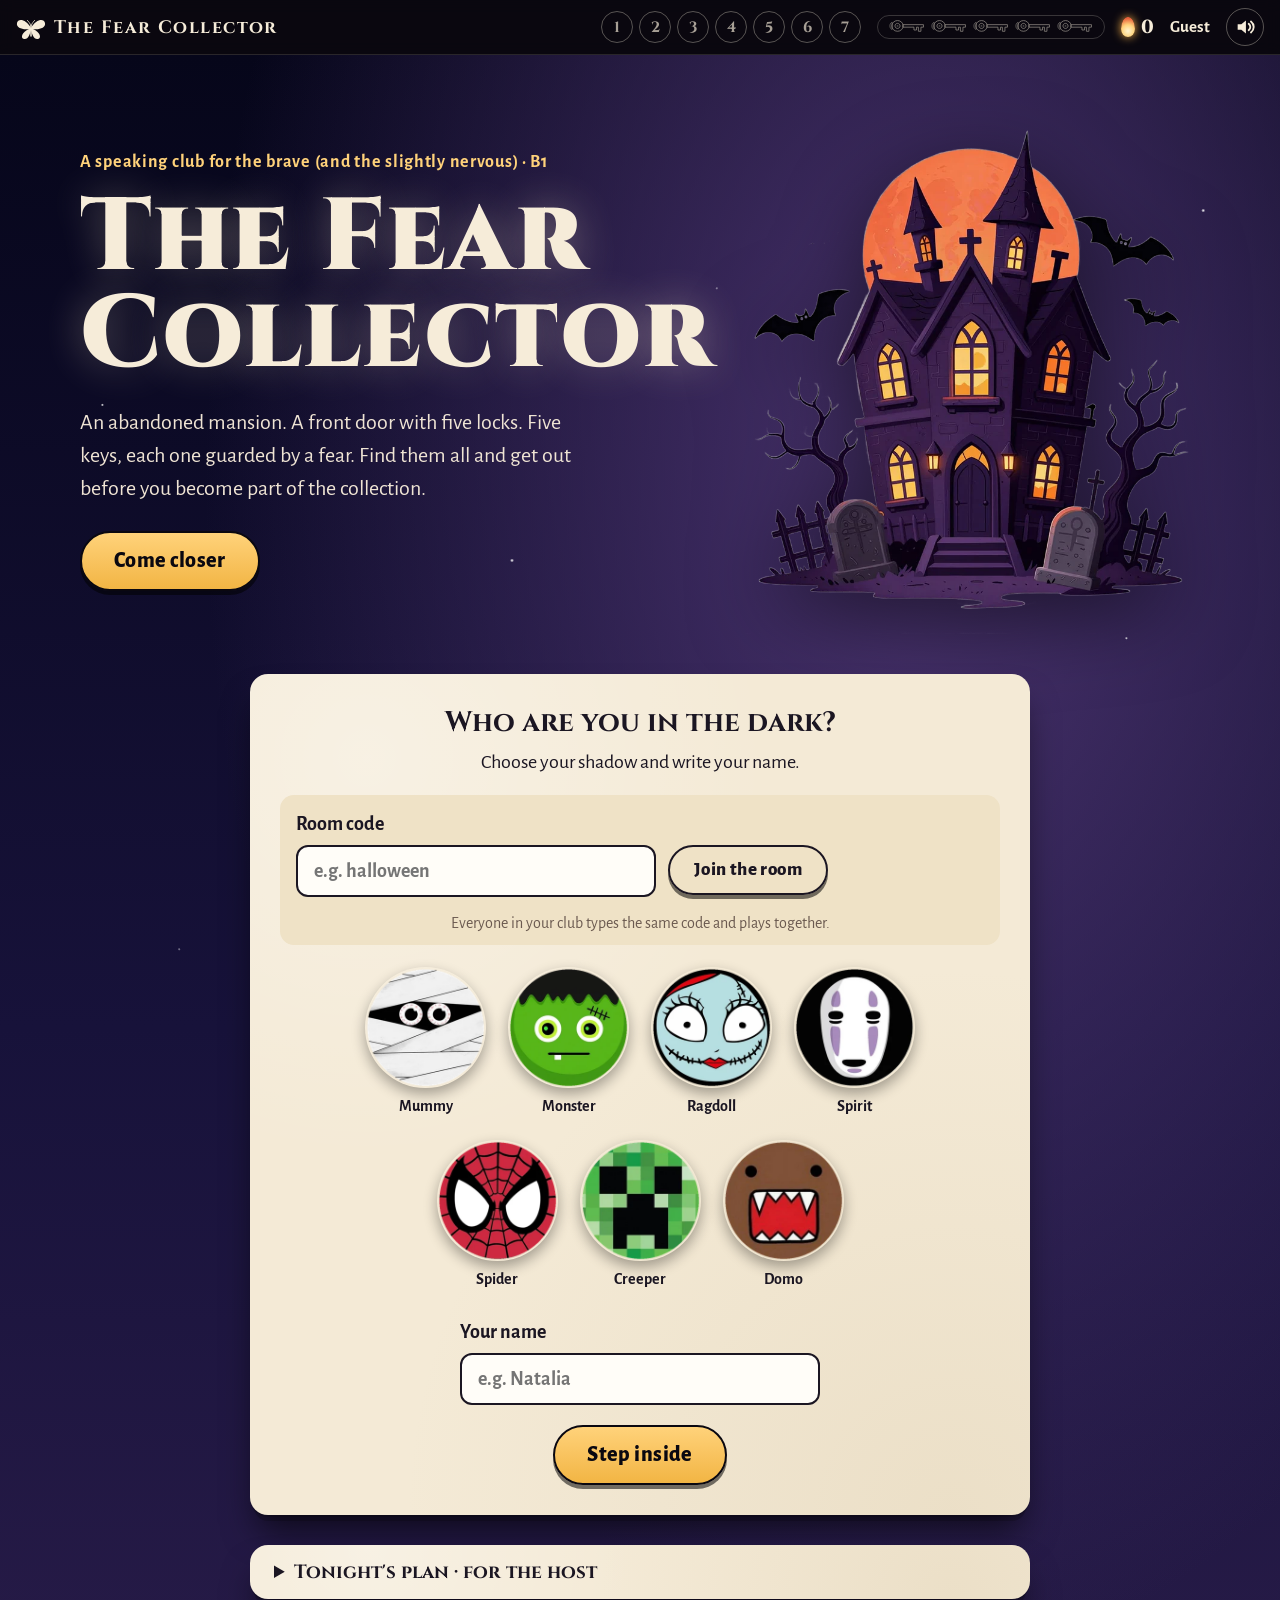
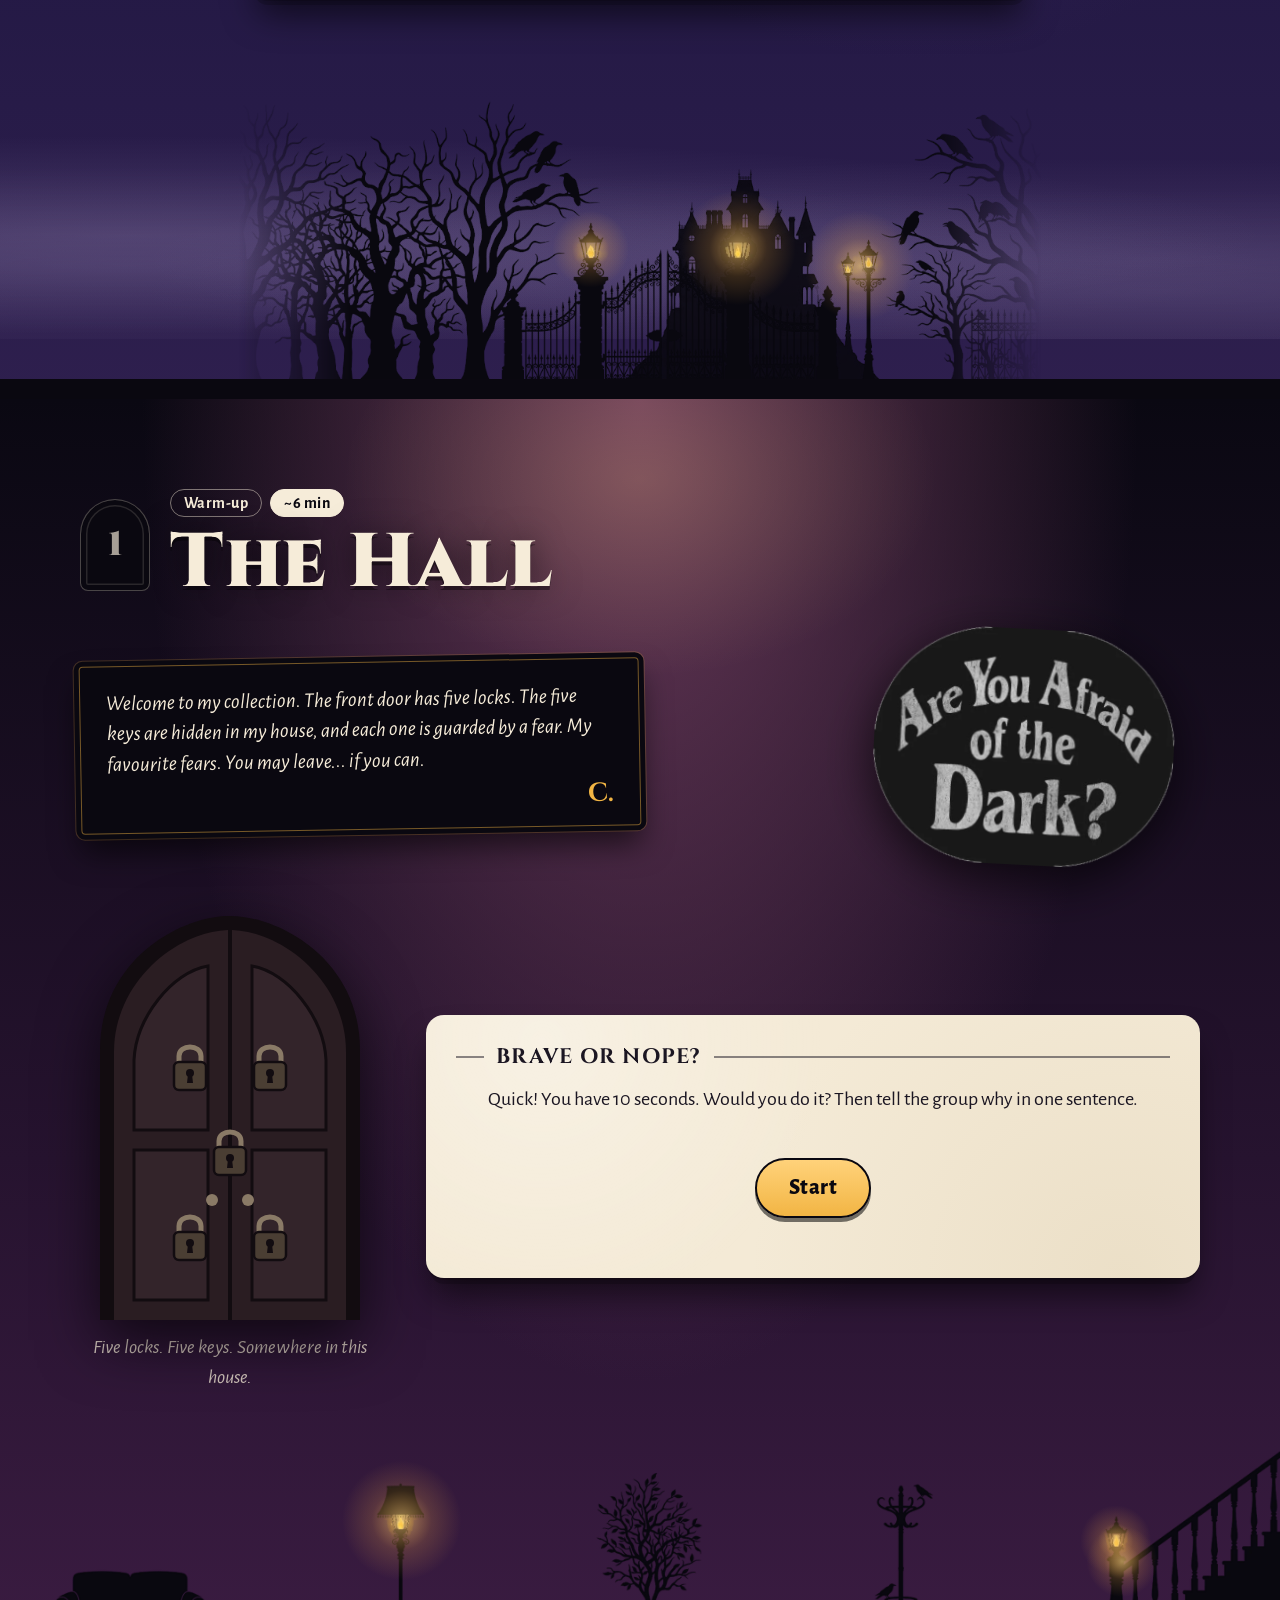
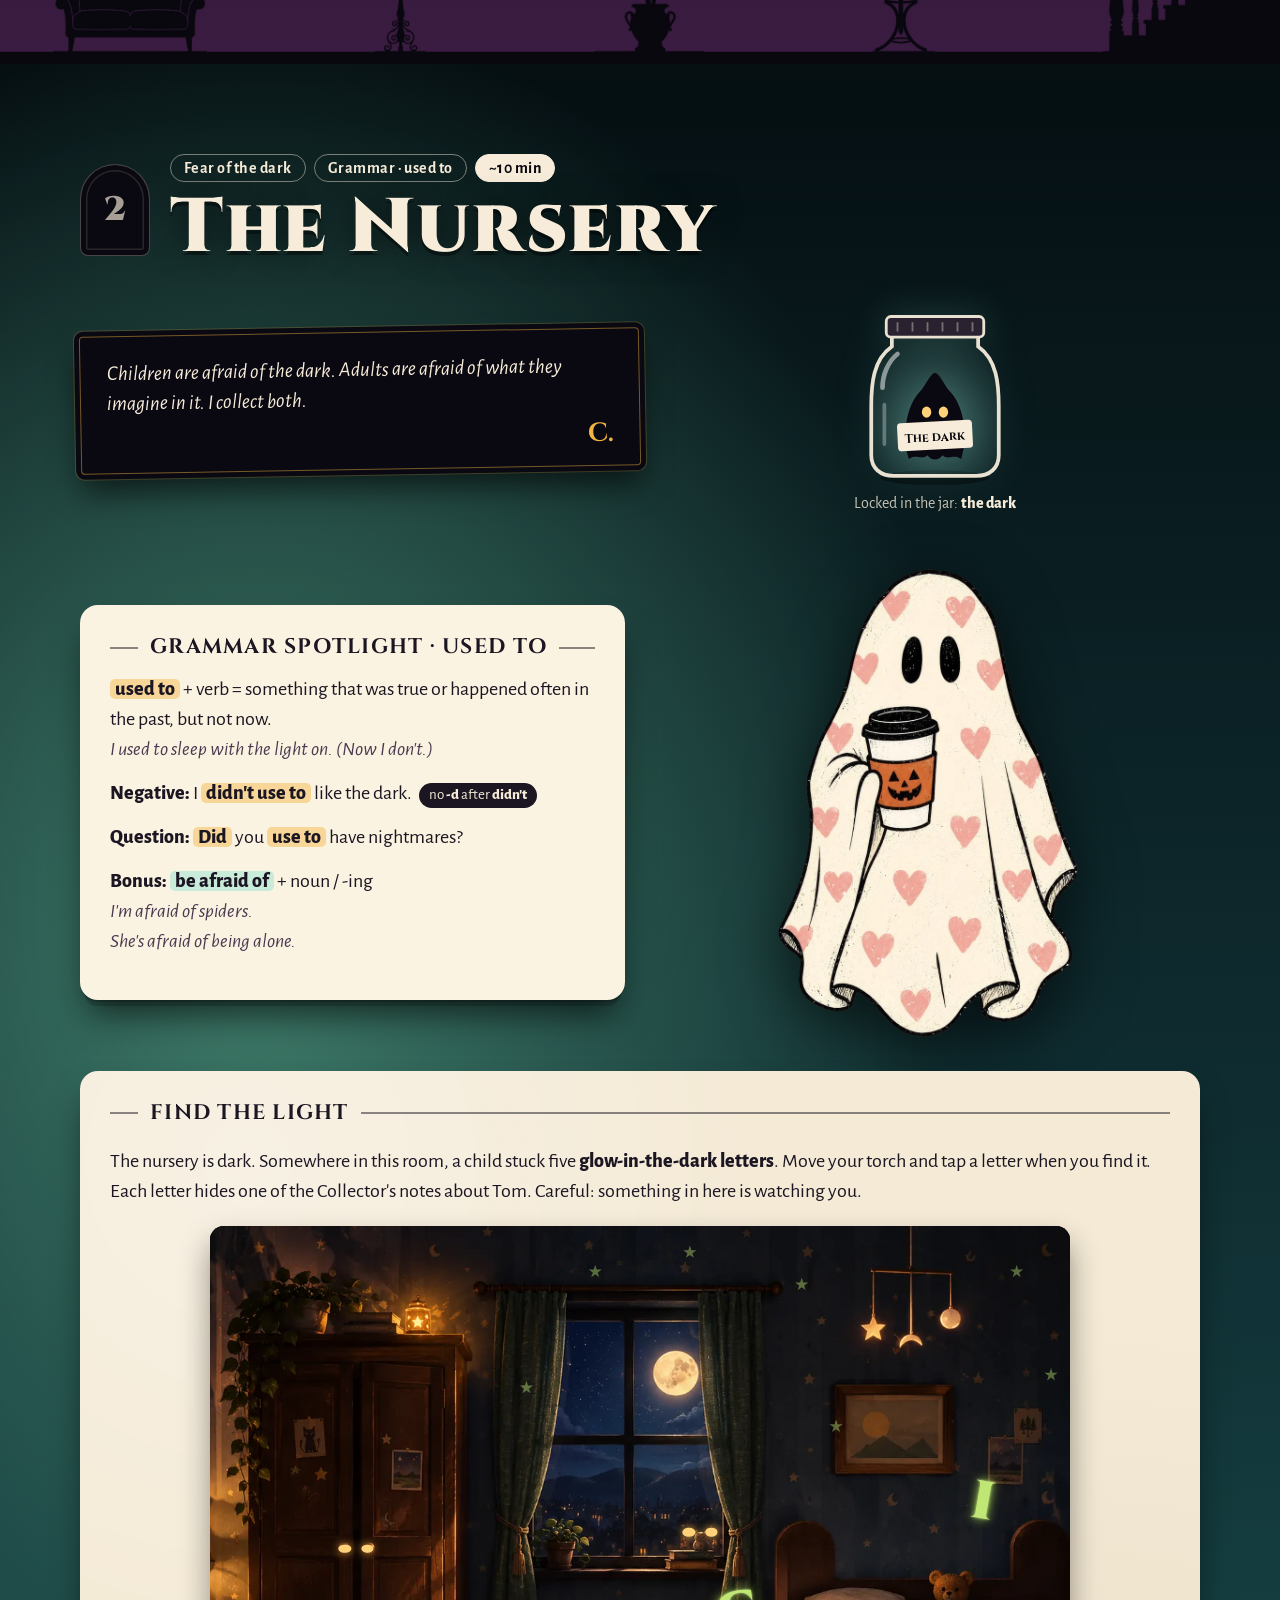
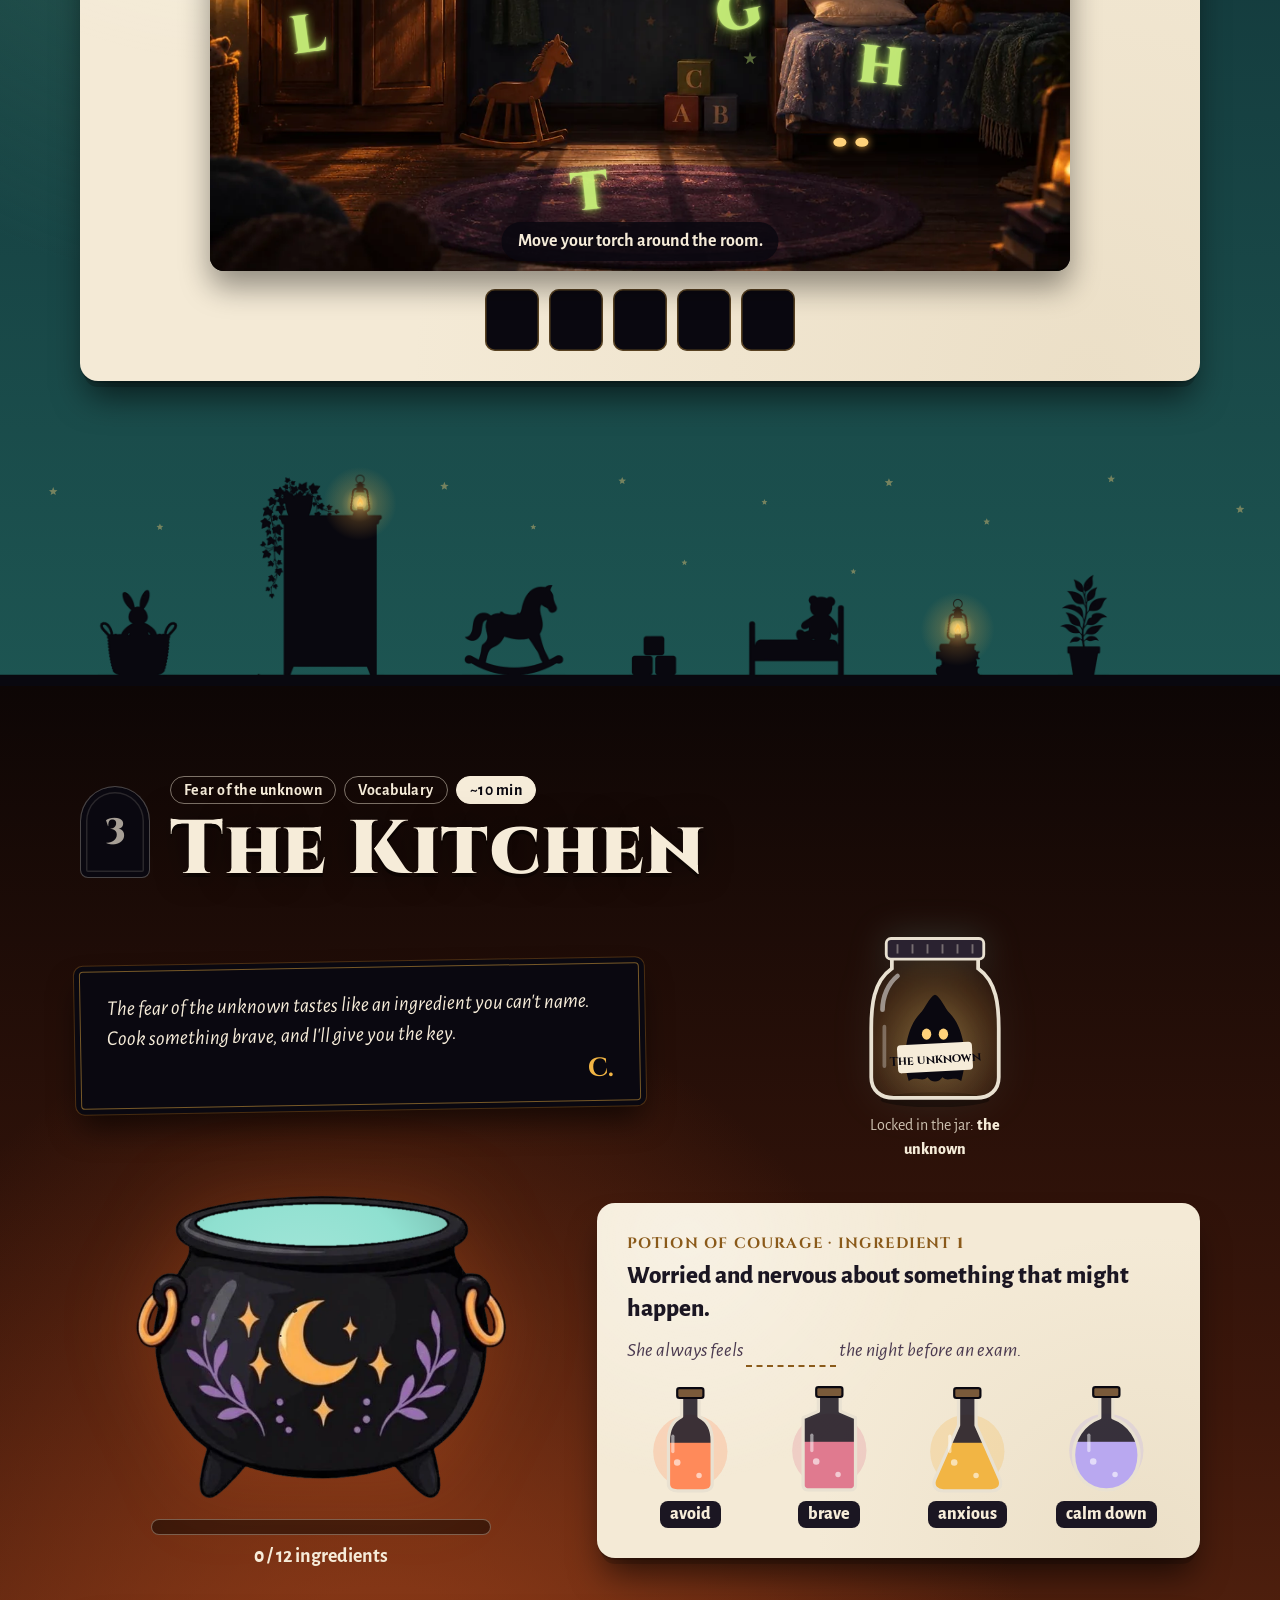
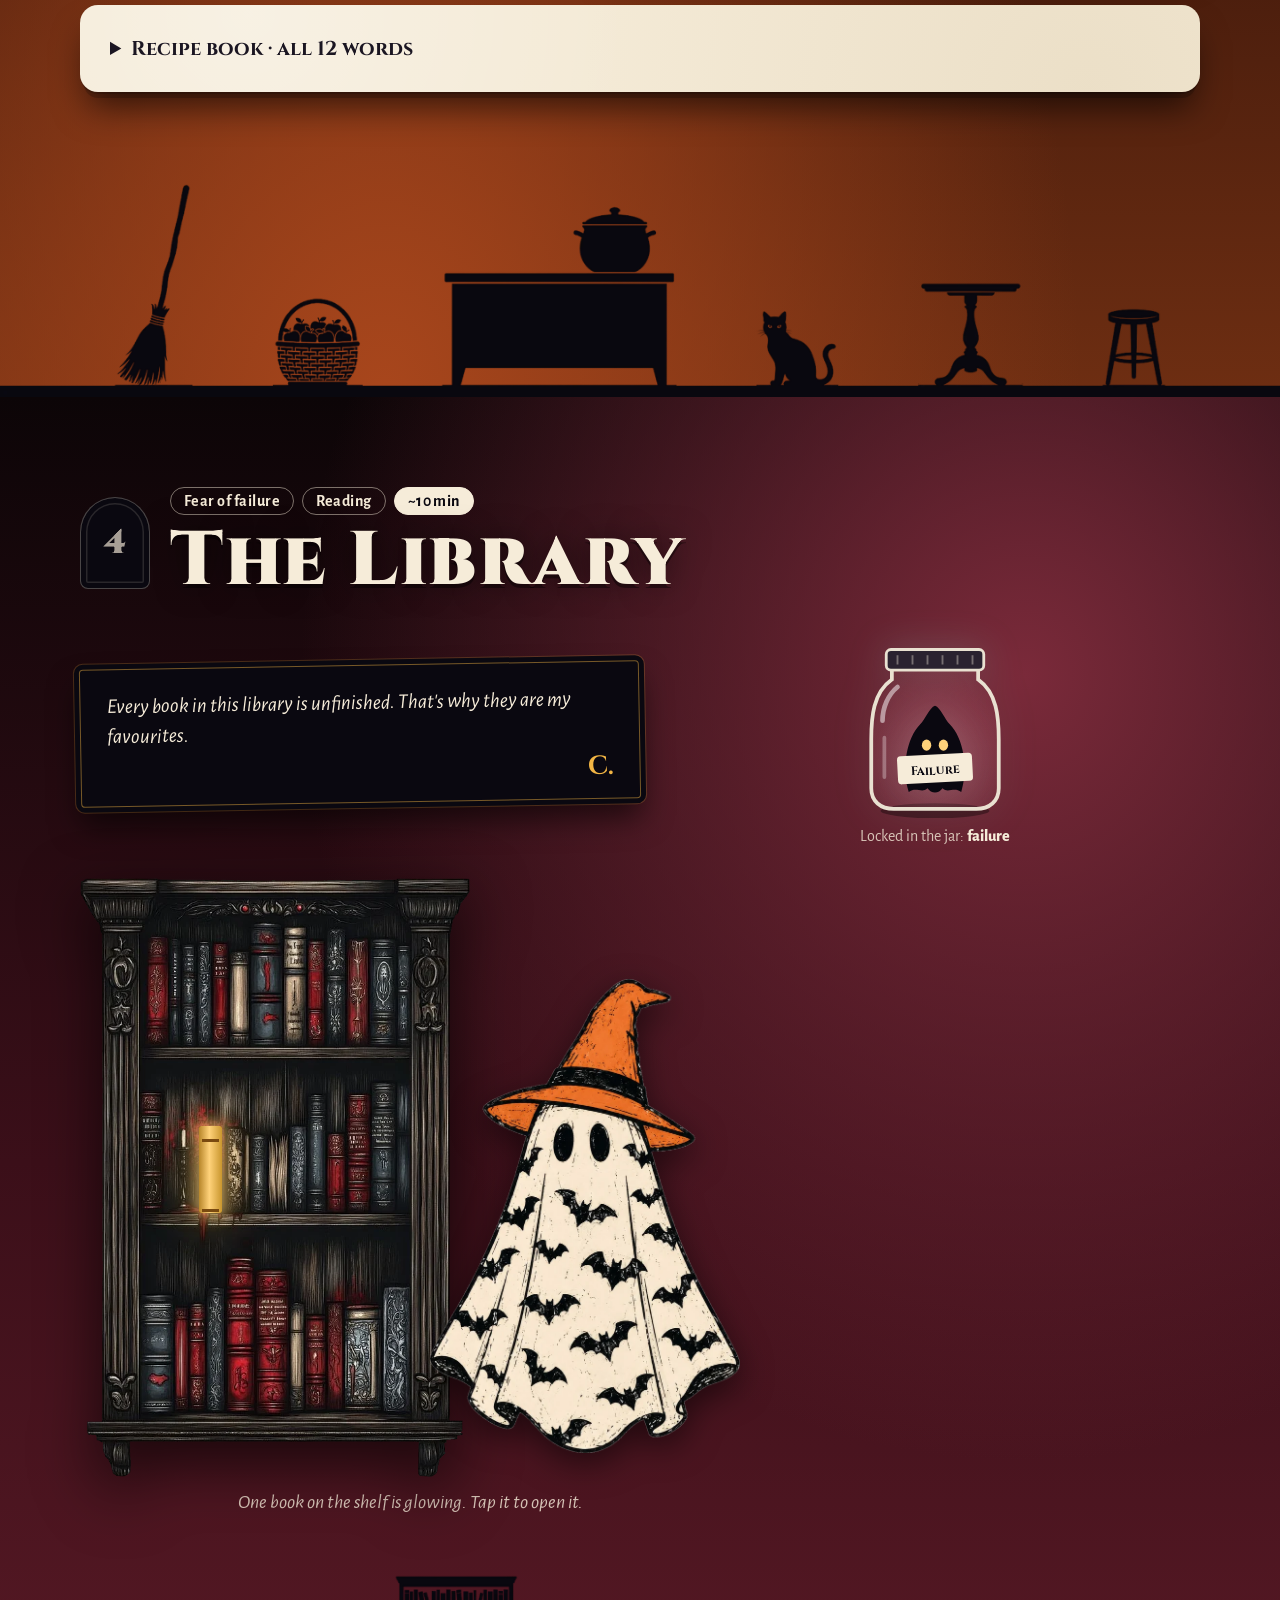
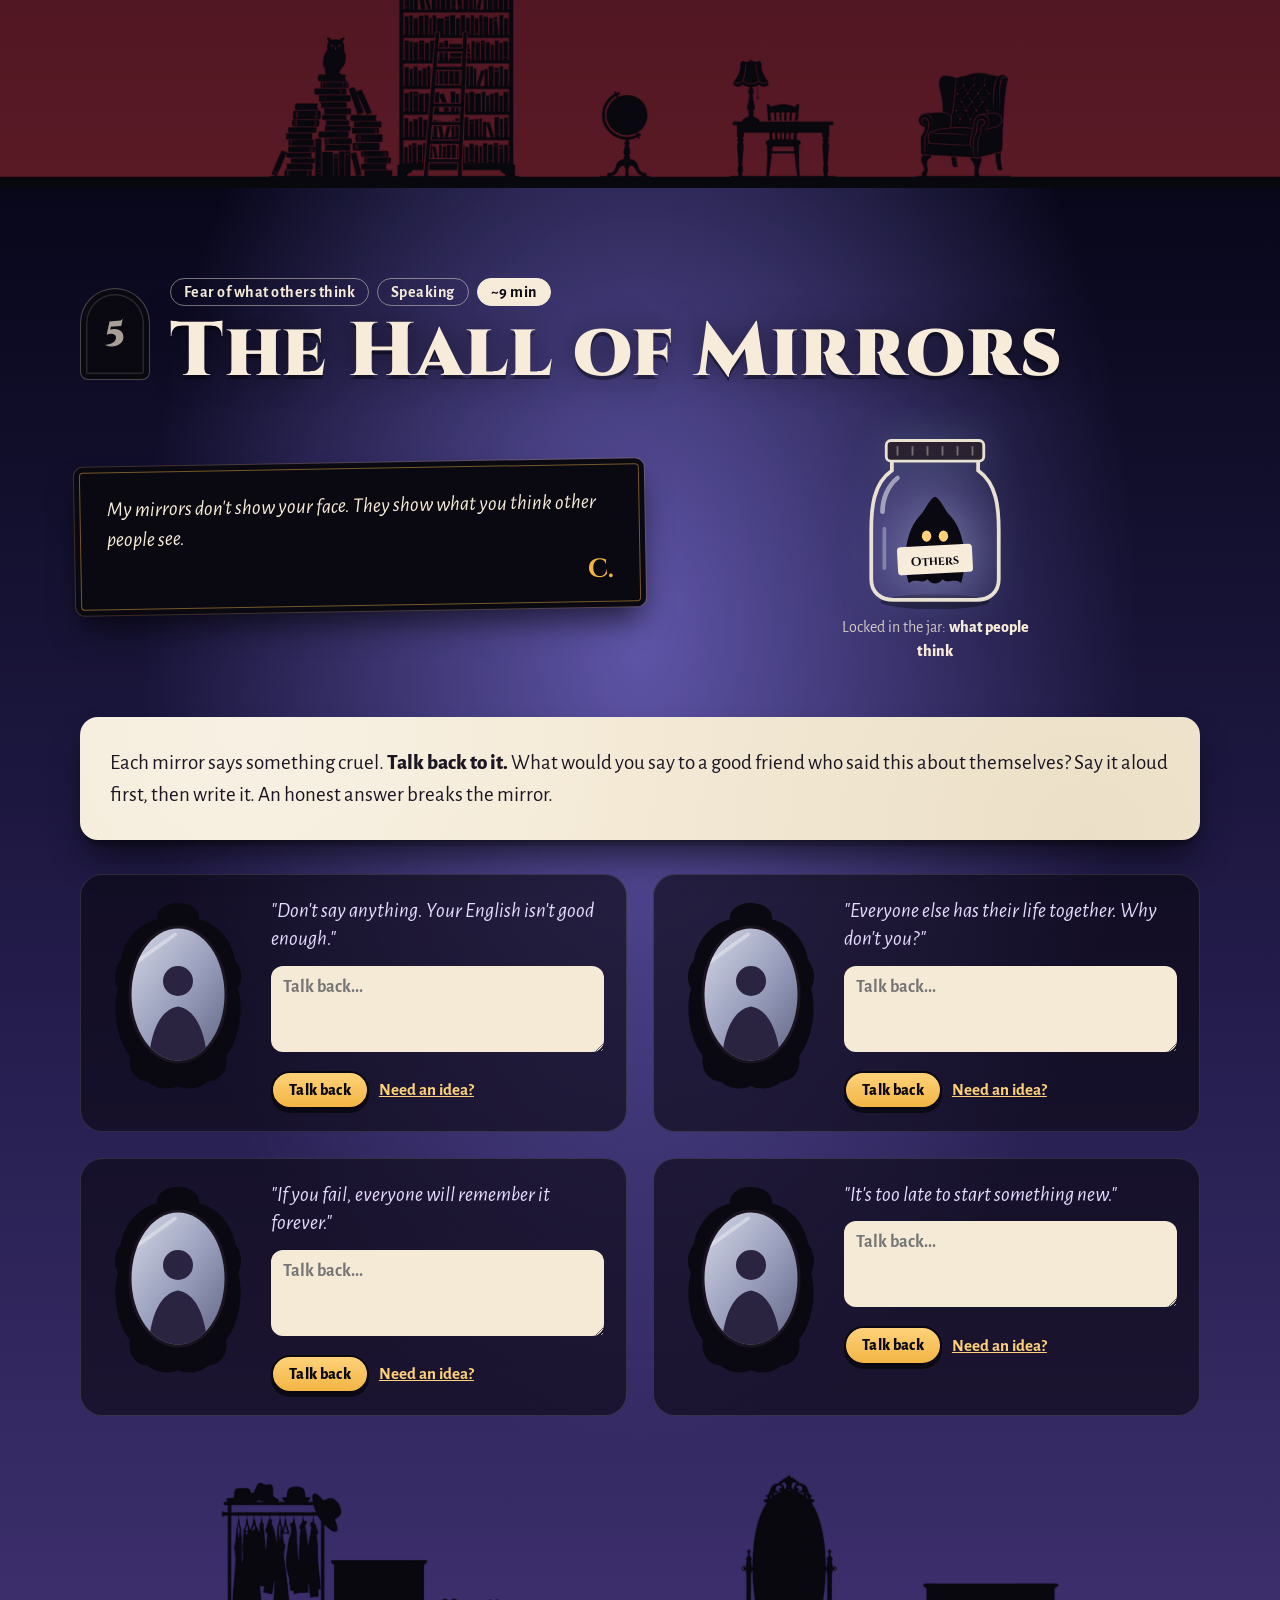
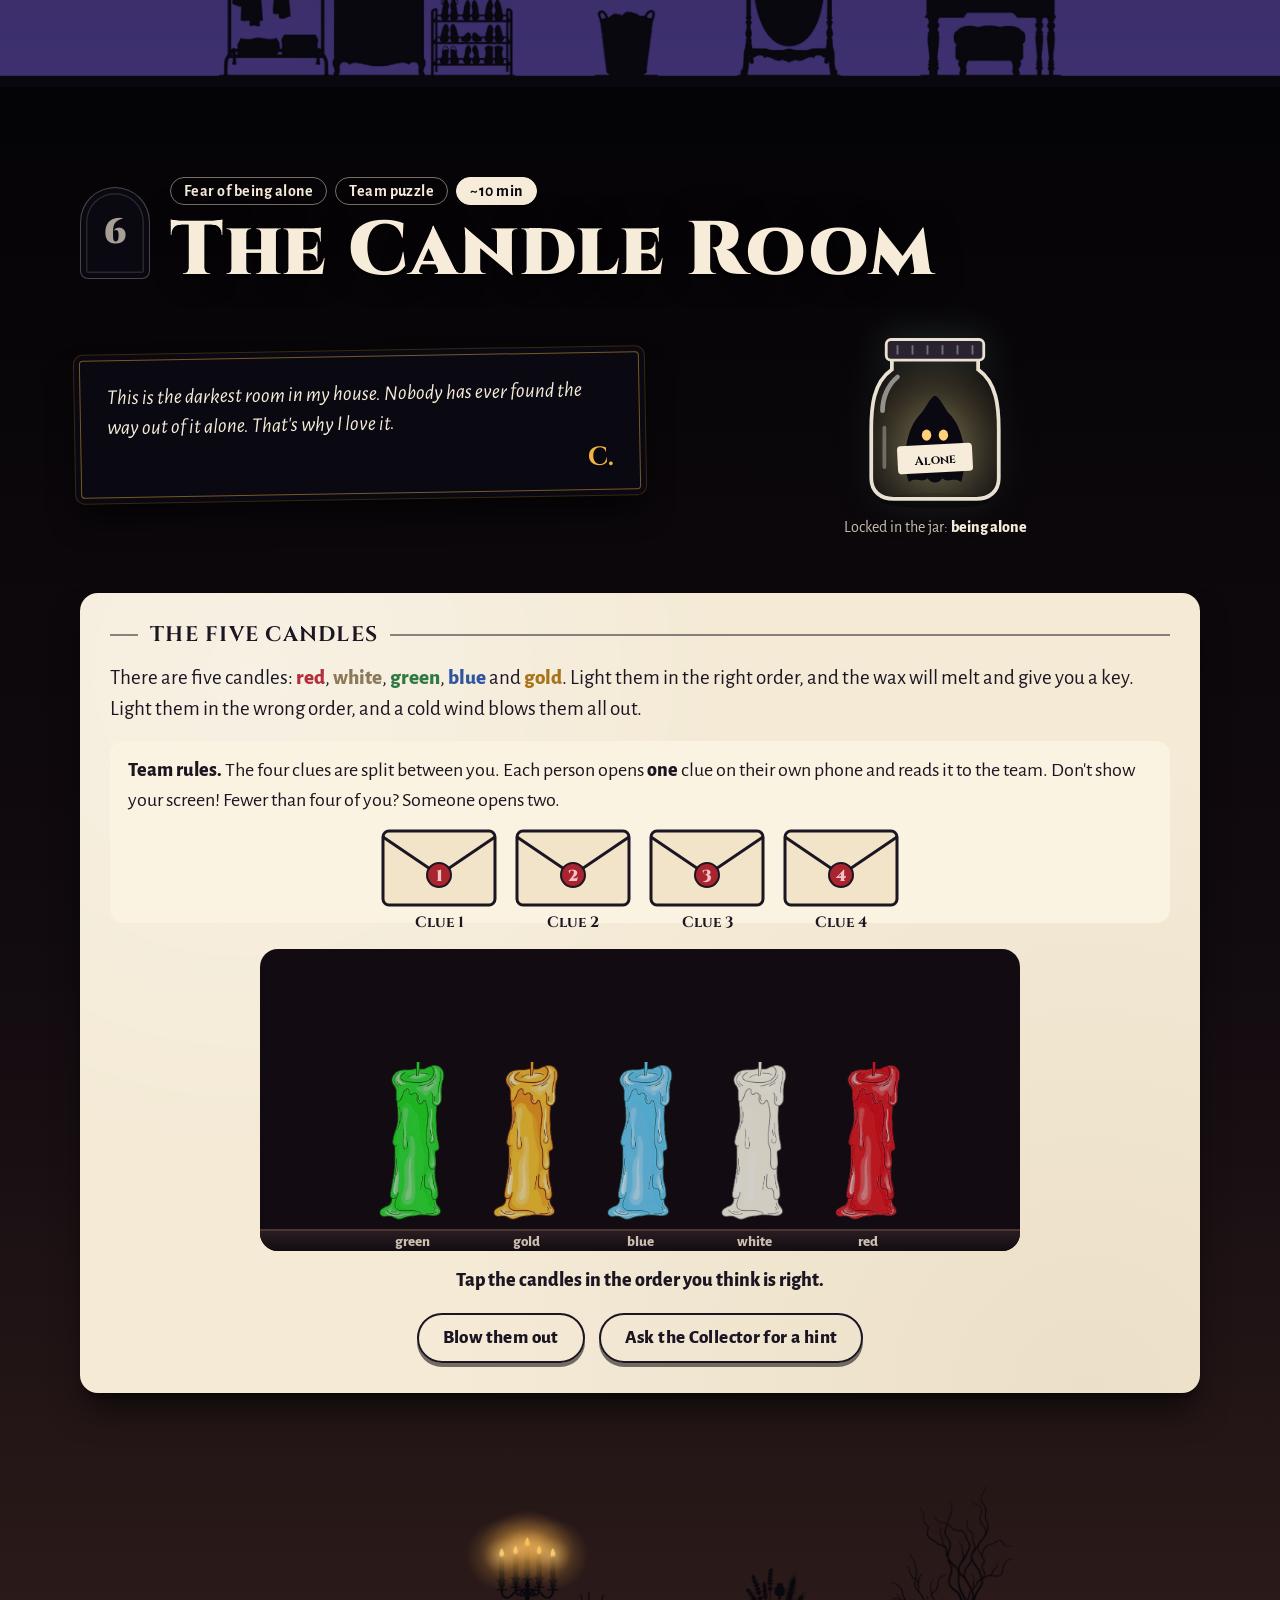
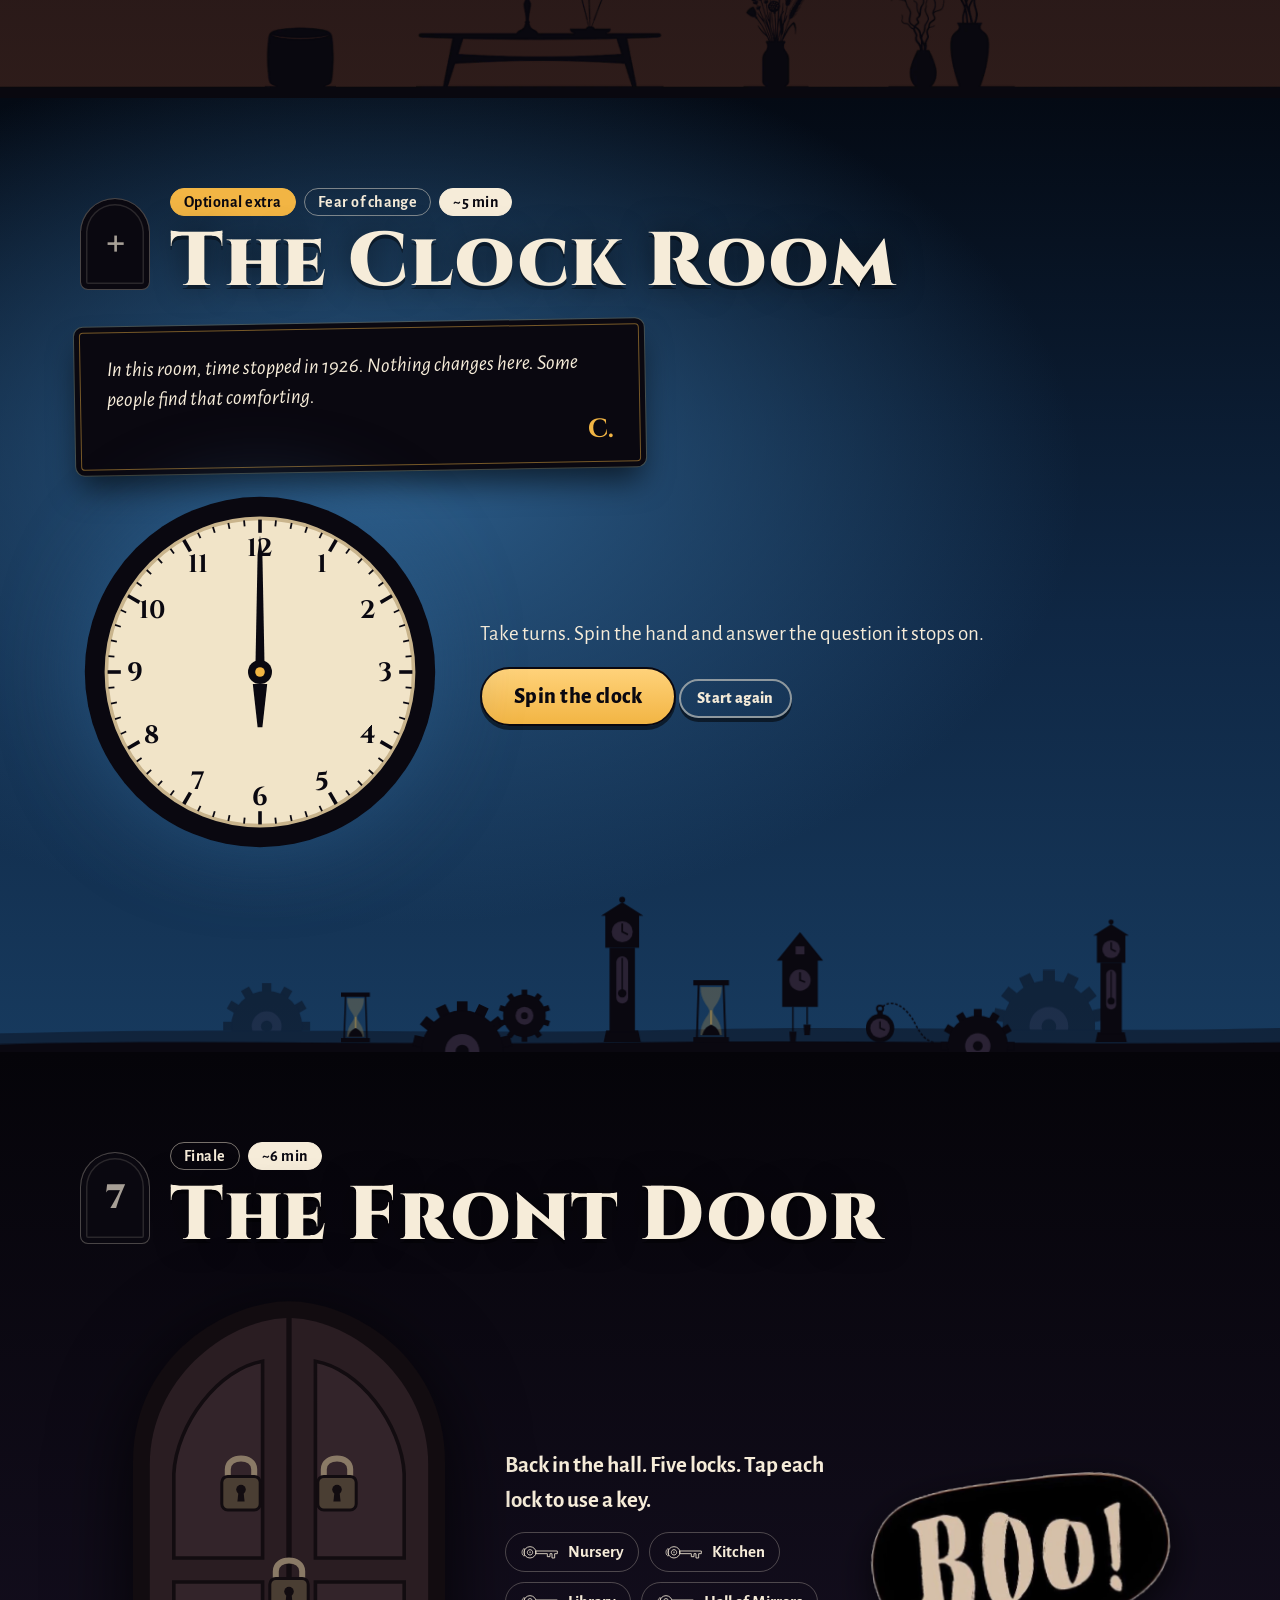
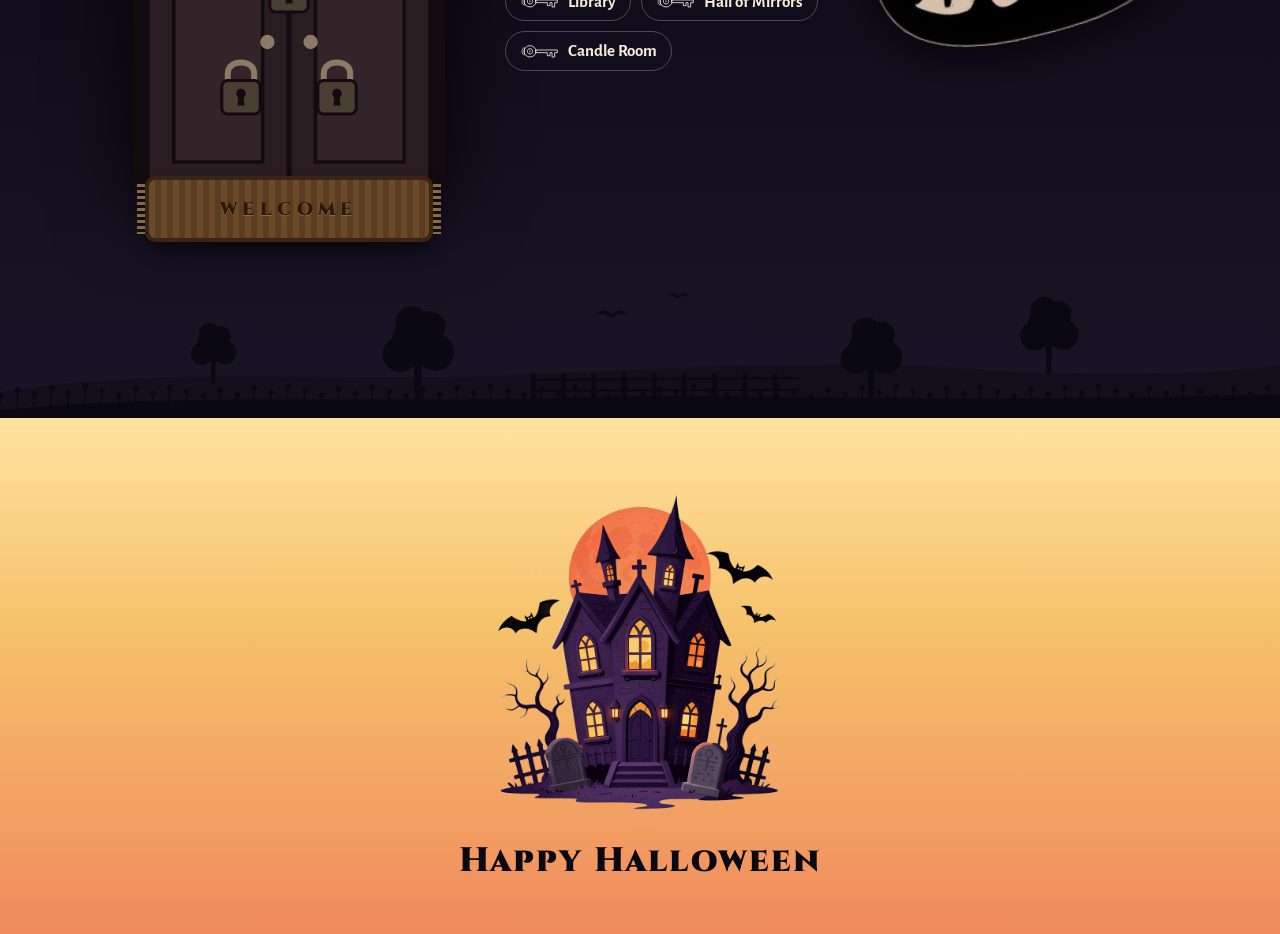
==== index.html @ ba75711b "The Fear Collector: a Halloween speaking-club lesson One self-contained page: seven rooms, five keys" ====
<!doctype html>
<html lang="en">
<head>
<meta charset="utf-8">
<meta name="viewport" content="width=device-width, initial-scale=1">
<title>The Fear Collector</title>
<script>
/* =====================================================================
   ВАШІ КАРТИНКИ
   Усі малюнки в уроці намальовані прямо в цьому файлі, тож він працює і без них.
   Щоб поставити свою картинку: покладіть файл поруч з index.html у репозиторій
   (наприклад у папку img/) і впишіть шлях у лапки. Порожні лапки = залишити малюнок.
   Найкраще працюють PNG з прозорим фоном, чорні силуети.
   ===================================================================== */
const MY_IMAGES = {
  mansion: '',    // маєток на першому екрані і внизу сторінки. Зараз стоїть ваш, вбудований у файл
  door: '',       // двері в холі (у фіналі лишаються намальовані, бо там замки, на які натискають)
  shelf: '',      // книжкова шафа в бібліотеці
  cauldron: '',   // казан на кухні. Зараз стоїть ваш казан, вбудований у файл. Свій інший: виріжте прозорий овал там, де зілля
  clock: '',      // годинник у кімнаті годинників (стрілка крутиться лише в намальованій версії)
  nurseryRoom: '', // дитяча для пошуку з ліхтариком (4:3). Зараз стоїть ваша картинка, вбудована у файл
  collector: '',  // постать Збирача (поки ніде не стоїть окремо, лише у фінальній сцені)
  // аватари (зараз стоять ваші, вбудовані у файл)
  av_mummy: '', av_monster: '', av_ragdoll: '', av_spirit: '',
  av_spider: '', av_creeper: '', av_domo: '',
};

/* =====================================================================
   ГРУПОВА ГРА (Firebase) — щоб клуб грав разом, на різних телефонах
   Поки тут порожньо, урок працює як зараз: кожен сам у себе на екрані.
   Щоб увімкнути спільну гру (можна взяти вже існуючий проєкт від іншого уроку,
   дані цього уроку лежать окремо, у гілці lessons/fear-collector):
   1. console.firebase.google.com → відкрити свій проєкт (або створити новий)
   2. Build → Realtime Database. Якщо бази ще немає: Create Database → Start in test mode
   3. Rules → додати блок lessons/fear-collector з firebase-rules.json → Publish
   4. ⚙ Project settings → Your apps → </> (Web) → скопіювати firebaseConfig
   5. вставити його сюди між { } замість цих рядків
   Якщо в скопійованому config немає рядка databaseURL, візьміть адресу бази
   згори сторінки Realtime Database і допишіть її рядком databaseURL: "...",
   ===================================================================== */
const FIREBASE_CONFIG = {
  apiKey: "AIzaSyDQtVOvgL9rPy8G9USoyWOi0u9-SlmK3yo",
  authDomain: "gamelesson-695e9.firebaseapp.com",
  databaseURL: "https://gamelesson-695e9-default-rtdb.europe-west1.firebasedatabase.app",
  projectId: "gamelesson-695e9",
  storageBucket: "gamelesson-695e9.firebasestorage.app",
  messagingSenderId: "1045543836968",
  appId: "1:1045543836968:web:560c8d4ddbb996c98bc41d",
};

</script>
<meta name="description" content="A Halloween speaking-club lesson, B1: escape an abandoned mansion, find four keys guarded by four fears, and get out at dawn.">
<link rel="preconnect" href="https://fonts.googleapis.com">
<link rel="preconnect" href="https://fonts.gstatic.com" crossorigin>
<link href="https://fonts.googleapis.com/css2?family=Alegreya+Sans:ital,wght@0,400;0,500;0,700;0,800;0,900;1,400;1,500;1,700&family=Cinzel:wght@400;700;900&display=swap" rel="stylesheet">
<style>
/* ================= TOKENS ================= */
:root {
  --edge-h: clamp(120px, 12.5vw, 220px);
  --sil: #0a0810;
  --ink: #1b1622;
  --paper: #f4ead6;
  --paper2: #ebdfc6;
  --cream: #f6ecd9;
  --gold: #f2b544;
  --gold2: #ffd27a;
  --ember: #e8643c;
  --teal: #57c4b8;
  --mint: #8fe0d0;
  --rose: #e07a8f;
  --violet: #8a7fd6;
  --alarm: #e5484d;
  --r: 18px;
  --cut: 0 2px 0 #00000026, 0 10px 0 -4px #0000002e, 0 22px 34px -8px #000000a0;
  color-scheme: dark;
}
[hidden] { display: none !important; }
* { box-sizing: border-box; }
html { scroll-behavior: smooth; -webkit-text-size-adjust: 100%; }
body {
  margin: 0; background: var(--sil); color: var(--cream);
  font-family: 'Alegreya Sans', 'Segoe UI', system-ui, sans-serif; font-size: 20px; line-height: 1.5;
  overflow-x: hidden;
}
body.noscroll { overflow: hidden; }
button { font: inherit; color: inherit; cursor: pointer; -webkit-tap-highlight-color: transparent; }
svg { display: block; }
img.my-img { width: 100%; height: 100%; object-fit: contain; display: block; }
.wrap { max-width: 1120px; margin: 0 auto; position: relative; z-index: 3; }
b, strong { font-weight: 800; }
i { font-style: italic; }

/* ================= BUTTONS / CARDS ================= */
.btn {
  font-family: 'Alegreya Sans', sans-serif; font-weight: 800; font-size: 19px; line-height: 1.15; letter-spacing: .02em;
  padding: 12px 24px; border: 2px solid var(--sil); border-radius: 999px;
  background: var(--cream); color: var(--sil);
  box-shadow: 0 4px 0 #0008, 0 0 0 0 #f2b54400;
  transition: transform .15s, box-shadow .25s, background .2s;
}
.btn:hover { transform: translateY(-2px); box-shadow: 0 6px 0 #0008, 0 0 22px 2px #f2b54455; }
.btn:active { transform: translateY(3px); box-shadow: 0 1px 0 #0008; }
.btn:disabled { opacity: .45; cursor: default; transform: none; box-shadow: 0 4px 0 #0008; }
.btn.big { font-size: 22px; padding: 15px 32px; }
.btn.small { font-size: 16px; padding: 8px 16px; }
.btn-gold { background: linear-gradient(180deg, #ffd27a, #f2b544); }
.btn-ghost { background: transparent; color: var(--cream); border-color: #f6ecd988; }
.card .btn-ghost, .pass .btn-ghost { color: var(--ink); border-color: var(--ink); }
.btn-row { display: flex; flex-wrap: wrap; gap: 14px; margin-top: 18px; }
.btn-row.center { justify-content: center; }

.card {
  position: relative; background: var(--paper); color: var(--ink);
  border-radius: var(--r); box-shadow: var(--cut);
  padding: clamp(18px, 3vw, 30px); margin: 34px 0;
  background-image: radial-gradient(circle at 15% 10%, #ffffff55, transparent 40%), radial-gradient(circle at 90% 100%, #c9b48c33, transparent 50%);
}
.card-title {
  margin: 0 0 14px; font: 700 21px/1.2 'Cinzel', Georgia, serif; letter-spacing: .06em; text-transform: uppercase;
  display: flex; align-items: center; gap: 12px; color: var(--ink);
}
.card-title::before, .card-title::after { content: ''; height: 2px; flex: 0 0 28px; background: currentColor; opacity: .5; }
.card-title::after { flex: 1 1 auto; }
.talk ol { margin: 4px 0 0; padding-left: 30px; }
.talk li { margin: 0 0 12px; padding-left: 4px; }
.talk li::marker { font: 700 18px 'Cinzel', serif; color: #8a5a1a; }
.talk li b { background: linear-gradient(transparent 60%, #f2b54466 60%); }
.chips { display: flex; flex-wrap: wrap; gap: 10px; }
.chip { background: #fff8; border: 1.5px solid #1b162255; border-radius: 999px; padding: 5px 15px; font-weight: 600; font-size: 18px; }

/* ================= TOP BAR ================= */
#topbar {
  position: sticky; top: 0; z-index: 60;
  display: flex; flex-wrap: wrap; align-items: center; gap: 8px 16px;
  padding: 8px 16px; background: rgba(10, 8, 16, .9); backdrop-filter: blur(8px);
  border-bottom: 1px solid #f6ecd922;
}
.brand { display: flex; align-items: center; gap: 8px; color: var(--cream); text-decoration: none; margin-right: auto; }
.brand-ic { width: 30px; }
.brand b { font: 700 18px 'Cinzel', serif; letter-spacing: .08em; }
.tb-rooms { display: flex; gap: 6px; flex-wrap: wrap; }
.tbw {
  width: 32px; height: 32px; padding: 0; border-radius: 50%; border: 1.5px solid #f6ecd955;
  background: transparent; color: #f6ecd9aa; font: 700 15px 'Cinzel', serif; transition: all .5s;
}
.tbw:hover { border-color: var(--gold); color: var(--gold); }
.tbw.here { border-color: var(--cream); color: var(--cream); box-shadow: 0 0 0 2px #f6ecd933; }
.tbw.lit { background: var(--gold); border-color: var(--gold); color: var(--sil); box-shadow: 0 0 14px #f2b54488; }
.keyring { display: flex; gap: 4px; align-items: center; padding: 2px 10px; border: 1.5px solid #f6ecd933; border-radius: 999px; }
.kslot { width: 38px; height: 18px; opacity: .55; transition: opacity .5s; }
.kslot.got { opacity: 1; filter: drop-shadow(0 0 6px #f2b544aa); }
.kslot.got svg { animation: keyIn .8s cubic-bezier(.3, 1.6, .5, 1); }
@keyframes keyIn { from { transform: scale(2.2) rotate(-40deg); } }
.tb-courage { display: flex; align-items: center; gap: 6px; font: 700 19px 'Cinzel', serif; }
.flame-ic { width: 14px; height: 20px; border-radius: 50% 50% 50% 50% / 60% 60% 40% 40%; background: radial-gradient(circle at 50% 70%, #fff4d0, #ffd27a 40%, #e8643c 80%); box-shadow: 0 0 10px #ffb347; animation: flick 1.2s ease-in-out infinite alternate; }
@keyframes flick { 50% { transform: scale(.92, 1.06) rotate(-3deg); } 100% { transform: scale(1.04, .96) rotate(2deg); } }
.tb-courage.bump { animation: bump .5s; }
@keyframes bump { 35% { transform: scale(1.25); } }
.tb-me { display: flex; align-items: center; gap: 7px; font-weight: 700; font-size: 17px; }
.tb-me-av { width: 32px; height: 32px; }
.tb-me-av:empty { display: none; }
.tb-btn { width: 38px; height: 38px; border-radius: 50%; border: 1.5px solid #f6ecd955; background: transparent; color: var(--cream); padding: 7px; }
.tb-btn svg { width: 100%; height: 100%; }
.tb-btn .ic-off { display: none; }
.tb-btn.muted .ic-on { display: none; }
.tb-btn.muted .ic-off { display: block; }

/* ================= ROOMS ================= */
.room { position: relative; padding: 90px 16px calc(var(--edge-h) + 40px); scroll-margin-top: 56px; overflow: hidden; }
.room .edge { position: absolute; left: 0; right: 0; bottom: -1px; height: var(--edge-h); z-index: 2; color: var(--sil); pointer-events: none; }
.room .edge svg { width: 100%; height: 100%; }
.edge .eg-fl { transform-box: fill-box; transform-origin: 50% 100%; animation: flick 1.1s ease-in-out infinite alternate; }
.edge .eg-glow { animation: breathe 3.4s ease-in-out infinite; }
.edge .eg-star { animation: twinkle 3s ease-in-out infinite alternate; }
.edge .eg-gear { transform-box: fill-box; transform-origin: center; animation: gearTurn 16s linear infinite; }
.edge g:nth-of-type(2n) > .eg-gear { animation-direction: reverse; animation-duration: 11s; }
.edge .eg-pend { transform-box: fill-box; transform-origin: 50% 0; animation: pend 2s ease-in-out infinite alternate; }
@keyframes gearTurn { to { transform: rotate(360deg); } }
@keyframes pend { from { transform: rotate(-9deg); } to { transform: rotate(9deg); } }
.r-gate { background: radial-gradient(ellipse at 72% 22%, #4b3470 0%, transparent 55%), linear-gradient(180deg, #06061a 0%, #17123a 50%, #2e1f4e 100%); padding-top: 50px; padding-bottom: calc(var(--edge-h) + 60px); }
.r-hall { background: radial-gradient(ellipse at 50% 0%, #6a3a5a 0%, transparent 55%), linear-gradient(180deg, #0a0812 0%, #26132f 60%, #3b1c42 100%); }
.r-nursery { background: radial-gradient(ellipse at 20% 40%, #3e7a68 0%, transparent 50%), linear-gradient(180deg, #050f12 0%, #113236 55%, #1d5552 100%); }
.r-kitchen { background: radial-gradient(ellipse at 30% 100%, #a8461c 0%, transparent 55%), linear-gradient(180deg, #0d0605 0%, #3d170b 55%, #6e2e12 100%); }
.r-library { background: radial-gradient(ellipse at 80% 20%, #7a2a3a 0%, transparent 50%), linear-gradient(180deg, #0c0507 0%, #3b0f19 55%, #5a1a26 100%); }
.r-mirrors { background: radial-gradient(ellipse at 50% 30%, #5f55a8 0%, transparent 55%), linear-gradient(180deg, #08071a 0%, #241d4d 55%, #3f3170 100%); }
.r-clock { background: radial-gradient(ellipse at 30% 40%, #2c5d8a 0%, transparent 55%), linear-gradient(180deg, #040a14 0%, #0f2744 55%, #173a5e 100%); }
.r-door { background: linear-gradient(180deg, #050409 0%, #120d1c 60%, #1b1426 100%); transition: background 2s; padding-bottom: calc(var(--edge-h) + 20px); }
.glow-spot { position: absolute; top: -120px; left: 50%; width: 600px; height: 400px; margin-left: -300px; background: radial-gradient(ellipse, #ffd27a33, transparent 70%); pointer-events: none; animation: breathe 6s ease-in-out infinite; }
@keyframes breathe { 50% { opacity: .55; } }

/* rooms whose border is a picture: taller strip (1440 x 260), the gate shows the whole scene */
.r-nursery, .r-hall, .r-kitchen, .r-library, .r-mirrors, .r-candles { --edge-h: clamp(173px, 18.06vw, 318px); }
.r-gate { --edge-h: min(34vw, 340px); }

/* room headers */
.room-head { display: flex; align-items: center; gap: 20px; margin: 0 0 28px; }
.rnum {
  flex: 0 0 auto; width: 70px; height: 92px; position: relative; display: grid; place-items: center;
  background: var(--sil); border-radius: 35px 35px 8px 8px; border: 1.5px solid #f6ecd944;
  box-shadow: inset 0 0 0 5px var(--sil), inset 0 0 0 6.5px #f6ecd922; transition: all 1s;
}
.rnum span { font: 900 34px 'Cinzel', serif; color: #f6ecd9aa; transition: color 1s; }
.rnum.opt span { font-size: 40px; }
.room.done .rnum { background: radial-gradient(circle at 50% 40%, #ffe7a8, #f2b544 70%); border-color: var(--gold); box-shadow: 0 0 30px #f2b54488; }
.room.done .rnum span { color: var(--sil); }
.rtag { margin: 0; display: flex; flex-wrap: wrap; gap: 8px; }
.rtag span { border: 1.5px solid #f6ecd977; border-radius: 999px; padding: 1px 13px; font-size: 16px; font-weight: 700; letter-spacing: .03em; color: var(--cream); }
.rtag span:last-child { background: var(--cream); color: var(--sil); border-color: var(--cream); }
.rtag .opt-pill { background: var(--gold) !important; color: var(--sil) !important; border-color: var(--gold) !important; }
.room-head h2 { margin: 8px 0 0; font: 900 clamp(40px, 6.6vw, 76px)/1 'Cinzel', Georgia, serif; letter-spacing: .02em; color: var(--cream); text-shadow: 0 0 30px #00000080, 0 4px 0 #0006; }

/* notes from the Collector */
.room-top { display: flex; gap: 30px; align-items: center; justify-content: space-between; flex-wrap: wrap; margin-bottom: 10px; }
.cnote {
  position: relative; max-width: 560px; margin: 0 0 26px; padding: 22px 26px 14px;
  background: var(--sil); color: var(--cream); border: 1px solid #f2b54477; border-radius: 4px;
  box-shadow: 0 0 0 5px var(--sil), 0 0 0 6px #f2b54433, 0 18px 30px #0009;
  font-size: 21px; line-height: 1.45; font-style: italic; transform: rotate(-1deg);
}
.cnote p { margin: 0; }
.cnote b { display: block; text-align: right; font: 700 26px 'Cinzel', serif; font-style: normal; color: var(--gold); margin-top: 4px; }

/* jars */
.jar-box { text-align: center; width: 190px; margin: 0 auto 20px; }
.jar { position: relative; width: 150px; margin: 0 auto; filter: drop-shadow(0 0 18px #8fe0d033); }
.jar .jar-shadow { transform-box: fill-box; transform-origin: 50% 100%; animation: lurk 3.2s ease-in-out infinite; }
.jar .jar-eye { animation: blink 4s infinite; transform-box: fill-box; transform-origin: center; }
@keyframes lurk { 50% { transform: translateY(-6px) scale(1.04, .97); } }
@keyframes blink { 0%, 46%, 50%, 100% { transform: scaleY(1); } 48% { transform: scaleY(.1); } }
.jar .jar-lid { transform-box: fill-box; transform-origin: 0% 100%; transition: transform .8s cubic-bezier(.3, 1.5, .5, 1); }
.jar-box.open .jar-lid { transform: translate(-30px, -40px) rotate(-38deg); }
.jar-box.open .jar-shadow { animation: escape 1.6s ease-in forwards; }
@keyframes escape { 30% { transform: translateY(-30px) scale(1.1); opacity: 1; } 100% { transform: translateY(-170px) scale(.3, 1.6); opacity: 0; } }
.jar-box.open .jar { filter: drop-shadow(0 0 30px #f2b54499); }
.jar-state { margin: 6px 0 0; font-size: 16px; color: #f6ecd9cc; }
.jar-state b { color: var(--cream); }
.jar-box.open .jar-state { color: var(--gold2); }
.moth-fly { position: fixed; z-index: 85; width: 30px; pointer-events: none; animation: mothUp 2.6s ease-out forwards; }
@keyframes mothUp { 0% { transform: translate(0, 0) scale(.3); opacity: 0; } 15% { opacity: 1; } 100% { transform: translate(var(--dx), -220px) scale(1) rotate(var(--rot)); opacity: 0; } }
.key-fly { position: fixed; z-index: 86; width: 90px; pointer-events: none; filter: drop-shadow(0 0 14px #f2b544); }

/* ================= GATE ================= */
.stars { position: absolute; inset: 0; pointer-events: none;
  background-image: radial-gradient(1.5px 1.5px at 8% 18%, #fff, transparent), radial-gradient(1.5px 1.5px at 22% 8%, #fffa, transparent), radial-gradient(2px 2px at 40% 26%, #fff, transparent), radial-gradient(1.5px 1.5px at 56% 12%, #fff8, transparent), radial-gradient(1.5px 1.5px at 88% 30%, #fff, transparent), radial-gradient(1.5px 1.5px at 14% 46%, #fff8, transparent), radial-gradient(2px 2px at 94% 8%, #fff, transparent), radial-gradient(1.5px 1.5px at 33% 52%, #fff6, transparent);
  animation: twinkle 5s ease-in-out infinite alternate; }
@keyframes twinkle { to { opacity: .5; } }
.fog { position: absolute; left: 0; right: 0; bottom: 60px; height: 260px; pointer-events: none; z-index: 2; overflow: hidden; }
.fog i { position: absolute; left: -50%; width: 200%; height: 100%; background: radial-gradient(ellipse at 30% 60%, #b9a8d633, transparent 45%), radial-gradient(ellipse at 70% 70%, #b9a8d628, transparent 40%); animation: drift 30s linear infinite; }
.fog i + i { animation-duration: 46s; animation-direction: reverse; opacity: .7; top: 30px; }
@keyframes drift { to { transform: translateX(25%); } }
.bats { position: absolute; inset: 0; pointer-events: none; z-index: 1; }
.fly-bat { position: absolute; left: -10%; width: 56px; animation: batX 18s linear infinite; }
.fly-bat svg { width: 100%; animation: batBob 1.6s ease-in-out infinite, flap .25s ease-in-out infinite alternate; }
.fly-bat.b1 { top: 14%; } .fly-bat.b2 { top: 30%; width: 40px; animation-duration: 24s; animation-delay: -9s; } .fly-bat.b3 { top: 8%; width: 34px; animation-duration: 28s; animation-delay: -15s; }
@keyframes batX { to { transform: translateX(125vw); } }
@keyframes batBob { 50% { translate: 0 22px; } }
@keyframes flap { to { transform: scaleY(.5); } }
.gate-grid { display: grid; grid-template-columns: 1fr 1.15fr; gap: 30px; align-items: center; }
.kicker { margin: 0 0 14px; font-size: 18px; font-weight: 700; letter-spacing: .04em; color: var(--gold2); }
.r-gate h1 { margin: 0; font: 900 clamp(52px, 8vw, 104px)/.95 'Cinzel', Georgia, serif; letter-spacing: .02em; color: var(--cream); text-shadow: 0 0 40px #f6e7c655; }
.lead { font-size: 22px; max-width: 520px; margin: 22px 0 26px; color: #efe4d4; }
.gate-art { position: relative; width: 100%; max-width: 500px; margin: 0 auto; }
.gate-art .mansion img { width: 100%; height: auto; filter: drop-shadow(0 20px 40px #0008); }
.mansion.howl img { animation: shake .6s; }
.mansion svg { width: 100%; height: auto; }
.mansion .win { fill: #1d1526; transition: fill 1.2s; }
.mansion.lit-hall .win-hall, .mansion.lit-nursery .win-nursery, .mansion.lit-kitchen .win-kitchen, .mansion.lit-library .win-library,
.mansion.lit-mirrors .win-mirrors, .mansion.lit-candles .win-candles, .mansion.lit-clock .win-clock, .mansion.lit-door .win-door, .mansion.lit-all .win { fill: var(--gold2); animation: winFlick 3s ease-in-out infinite; }
@keyframes winFlick { 50% { fill: #f2b544; } }
.mansion .cwin { animation: cpulse 3s ease-in-out infinite; }
@keyframes cpulse { 50% { fill: #5aa89a; } }
.mansion.howl .moon { animation: moonPulse 1s; transform-box: fill-box; transform-origin: center; }
@keyframes moonPulse { 40% { transform: scale(1.1); fill: #fff; } }
.moon-btn { position: absolute; left: 30%; top: 2%; width: 40%; aspect-ratio: 1; border-radius: 50%; background: transparent; border: 0; }
.join { max-width: 780px; margin: 40px auto 0; text-align: center; }
.join h3 { margin: 0; font: 700 28px 'Cinzel', serif; }
.join-sub { margin: 6px 0 18px; }
.avatars { display: flex; flex-wrap: wrap; justify-content: center; gap: 14px; max-width: 560px; margin: 0 auto; }
.avatars .av-btn { width: calc(25% - 11px); }
.av-btn { background: transparent; border: 0; padding: 4px; border-radius: 50%; transition: transform .2s; }
.av-btn .av-art { width: 100%; aspect-ratio: 1; overflow: hidden; border-radius: 50%; box-shadow: 0 6px 14px #0005; transition: box-shadow .3s; }
.av-btn span { display: block; font-weight: 700; font-size: 16px; margin-top: 6px; }
.av-btn:hover { transform: translateY(-3px); }
.av-btn.sel { transform: translateY(-4px) scale(1.06); }
.av-btn.sel .av-art { box-shadow: 0 0 0 4px var(--paper), 0 0 0 7px var(--gold), 0 0 26px #f2b544; }
.name-label { display: block; margin: 22px auto 0; max-width: 360px; font-weight: 700; text-align: left; }
.name-label input { display: block; width: 100%; margin-top: 6px; padding: 12px 16px; border: 2px solid var(--ink); border-radius: 12px; font: 700 20px 'Alegreya Sans', sans-serif; color: var(--ink); background: #fffdf8; }
.join-err { color: #b3262b; font-weight: 800; margin: 12px 0 0; animation: shake .4s; }
.join .btn { margin-top: 20px; }
.join.joined { padding: 16px 20px; }
.joined-msg { display: flex; align-items: center; justify-content: center; gap: 14px; flex-wrap: wrap; font-weight: 700; font-size: 21px; }
.joined-msg .av-art { width: 54px; }
.plan { max-width: 780px; margin: 30px auto 0; padding: 14px 24px; }
.plan summary { font: 700 19px 'Cinzel', serif; cursor: pointer; }
.plan-list { margin: 12px 0 4px; padding-left: 22px; font-size: 18px; }
.plan-list li { margin: 5px 0; }
.plan-list span { float: right; font-weight: 700; color: #8a5a1a; }
.plan-list .opt { color: #6b5a50; }

/* ================= HALL ================= */
.hall-grid { display: grid; grid-template-columns: minmax(220px, 300px) 1fr; gap: 46px; align-items: center; }
.door-wrap { margin: 0; text-align: center; }
.hall-door { filter: drop-shadow(0 20px 30px #000a); }
.door-wrap figcaption { margin-top: 12px; font-style: italic; color: #f6ecd9cc; }
.helpers { margin-top: 44px; }

/* ================= NURSERY ================= */
.letters { display: flex; justify-content: center; gap: 10px; margin-top: 20px; }
.letters span { width: 54px; height: 62px; display: grid; place-items: center; background: var(--sil); color: var(--gold2); border-radius: 10px; font: 900 32px 'Cinzel', serif; box-shadow: inset 0 0 0 1.5px #f2b54455; }
.letters span.on { animation: letterIn .7s cubic-bezier(.3, 1.6, .5, 1); box-shadow: inset 0 0 0 1.5px var(--gold), 0 0 18px #f2b54488; }
@keyframes letterIn { from { transform: scale(.2) rotate(-30deg); } }
.spot { background: #fbf3e1; }
.spot-grid { display: grid; grid-template-columns: 1.3fr 1fr; gap: 26px; }
.spot p { margin: 0 0 14px; }
.spot i { color: #4b3a50; }
.g-hl { background: #f2b54477; padding: 0 5px; border-radius: 5px; font-weight: 800; }
.g-hl2 { background: #8fe0d077; padding: 0 5px; border-radius: 5px; font-weight: 800; }
.g-note { display: inline-block; font-size: 15px; background: var(--ink); color: var(--cream); padding: 1px 10px; border-radius: 999px; margin-left: 4px; }
.gap-row { padding: 12px 0; border-bottom: 1.5px dashed #1b162233; }
.gap-row:last-child { border-bottom: 0; }
.gap-row p { margin: 0; font-size: 21px; line-height: 2; }
.gap-slot { display: inline-flex; flex-wrap: wrap; gap: 6px; padding: 2px 6px; border: 2px dashed #1b162266; border-radius: 12px; vertical-align: middle; margin: 0 2px; }
.gap-slot button { border: 1.5px solid var(--ink); border-radius: 999px; background: #fffdf8; padding: 1px 12px; font: 700 18px/1.5 'Alegreya Sans', sans-serif; color: var(--ink); }
.gap-slot button.bad { background: #f4c1c4; animation: shake .45s; }
.gap-ok { background: #f2b54477; padding: 0 6px; border-radius: 6px; font-weight: 800; }
.gap-rule { margin: 4px 0 0 !important; font-size: 17px !important; line-height: 1.4 !important; color: #5a4a20; font-weight: 700; }

/* ================= KITCHEN ================= */
.kitchen-grid { display: grid; grid-template-columns: minmax(260px, 1fr) 1.25fr; gap: 34px; align-items: center; }
.cauldron-zone { position: relative; text-align: center; }
.cauldron { --potion: #8fe0d0; max-width: 380px; margin: 0 auto; filter: drop-shadow(0 0 40px #ff7a2a33); }
.cauldron .potion-top, .cauldron .bb { fill: var(--potion); transition: fill .7s; }
.cauldron .potion-top { filter: drop-shadow(0 0 10px var(--potion)); }
.cauldron .bb { transform-box: fill-box; transform-origin: center; animation: bubble 1.9s ease-in infinite; }
.cauldron .b2 { animation-delay: -.5s; } .cauldron .b3 { animation-delay: -1s; } .cauldron .b4 { animation-delay: -1.4s; }
@keyframes bubble { 0% { transform: translateY(6px) scale(.4); opacity: 0; } 30% { opacity: 1; } 80% { transform: translateY(-22px) scale(1.1); opacity: 1; } 100% { transform: translateY(-28px) scale(1.5); opacity: 0; } }
.cauldron .fire { transform-box: fill-box; transform-origin: 50% 100%; animation: fire .45s ease-in-out infinite alternate; }
@keyframes fire { to { transform: scaleY(.85) scaleX(1.06); } }
.cauldron .st { animation: steam 3s ease-in-out infinite; }
.cauldron.mine { position: relative; }
.pot-wrap { position: relative; transform-origin: 50% 100%; animation: potBoil 1.1s ease-in-out infinite; }
@keyframes potBoil { 0%, 100% { transform: translateY(0) rotate(0); } 20% { transform: translateY(-1.5px) rotate(-.6deg); } 45% { transform: translateY(.5px) rotate(.4deg); } 70% { transform: translateY(-1px) rotate(.7deg); } }
.cauldron.mine .pot-img { position: relative; z-index: 2; width: 100%; height: auto; }
.pot-fill { position: absolute; inset: 0; z-index: 1; overflow: hidden; -webkit-mask-size: 100% 100%; mask-size: 100% 100%; -webkit-mask-repeat: no-repeat; mask-repeat: no-repeat;
  background: radial-gradient(ellipse at 45% 35%, color-mix(in srgb, var(--potion), #fff 22%) 0%, var(--potion) 40%, color-mix(in srgb, var(--potion), #000 38%) 100%); transition: background .7s; }
.pot-shine { position: absolute; inset: 0; background: radial-gradient(ellipse 30% 8% at 50% 28%, #ffffff55, transparent 70%); animation: shine 3s ease-in-out infinite alternate; }
@keyframes shine { from { transform: translateX(-12%); } to { transform: translateX(12%); } }
.pot-fill i { position: absolute; aspect-ratio: 1; border-radius: 50%; transform: translate(-50%, -50%) scale(0);
  background: radial-gradient(circle at 35% 30%, #ffffffcc 0 12%, color-mix(in srgb, var(--potion), #fff 35%) 30%, color-mix(in srgb, var(--potion), #000 15%) 75%);
  box-shadow: 0 0 0 1px color-mix(in srgb, var(--potion), #000 35%); animation: boil 1.6s ease-in infinite; }
@keyframes boil { 0% { transform: translate(-50%, -50%) scale(0); opacity: 1; } 70% { transform: translate(-50%, -60%) scale(1); opacity: 1; } 85% { transform: translate(-50%, -62%) scale(1.25); opacity: .6; } 100% { transform: translate(-50%, -62%) scale(1.5); opacity: 0; } }
.pot-steam { position: absolute; z-index: 3; pointer-events: none; overflow: visible; }
.pot-steam i { position: absolute; bottom: 45%; aspect-ratio: 1; border-radius: 50%; opacity: 0;
  background: radial-gradient(circle at 35% 30%, #fff 0 10%, color-mix(in srgb, var(--potion), #fff 40%) 30%, color-mix(in srgb, var(--potion), transparent 30%) 72%);
  box-shadow: 0 0 10px var(--potion); animation: bubbleUp 2.4s ease-out infinite; }
@keyframes bubbleUp { 0% { transform: translateY(0) scale(.3); opacity: 0; } 15% { opacity: 1; } 75% { transform: translateY(-260%) translateX(10%) scale(1); opacity: .95; } 88% { transform: translateY(-300%) translateX(14%) scale(1.35); opacity: .5; } 100% { transform: translateY(-320%) translateX(16%) scale(1.7); opacity: 0; } }
.pot-steam em { position: absolute; bottom: 30%; width: 22%; height: 90%; border-radius: 50%; background: radial-gradient(ellipse, #f6ecd955, transparent 70%); filter: blur(6px); opacity: 0; animation: steamUp 4s ease-out infinite; }
@keyframes steamUp { 0% { transform: translateY(0) scaleX(.6); opacity: 0; } 30% { opacity: .8; } 100% { transform: translateY(-220%) scaleX(1.4); opacity: 0; } }
.cauldron.mine.splash .pot-fill { filter: brightness(1.4); }
.cauldron.mine.splash .pot-wrap { animation: potSplash .6s ease-out; }
@keyframes potSplash { 30% { transform: scale(1.05, .94); } 60% { transform: scale(.97, 1.04); } }
.cauldron .s2 { animation-delay: -1s; } .cauldron .s3 { animation-delay: -2s; }
@keyframes steam { 0% { opacity: 0; transform: translateY(10px); } 40% { opacity: 1; } 100% { opacity: 0; transform: translateY(-20px); } }
.cauldron.splash { animation: splash .6s cubic-bezier(.3, 1.6, .5, 1); }
@keyframes splash { 30% { transform: scale(1.06, .92); } 60% { transform: scale(.97, 1.05); } }
.cauldron.angry { animation: shake .5s; }
.burp { position: absolute; top: 0; left: 50%; transform: translateX(-50%); z-index: 3; font: 900 40px 'Cinzel', serif; color: #b8f35a; text-shadow: 0 0 20px #b8f35a; animation: burp 1.2s ease-out forwards; }
@keyframes burp { 0% { transform: translate(-50%, 30px) scale(.3); opacity: 0; } 25% { transform: translate(-50%, 0) scale(1.2); opacity: 1; } 80% { opacity: 1; } 100% { transform: translate(-50%, -40px) scale(1); opacity: 0; } }
.meter { margin: 16px auto 0; max-width: 340px; font-weight: 700; }
.bar { height: 16px; background: #0007; border: 1.5px solid #f6ecd955; border-radius: 999px; overflow: hidden; margin-bottom: 6px; }
.bar i { display: block; height: 100%; width: 0; background: linear-gradient(90deg, var(--mint), var(--gold2)); transition: width .7s ease; box-shadow: 0 0 12px var(--gold); }
.recipe { margin: 0; }
.r-label { margin: 0 0 6px; font: 700 15px 'Cinzel', serif; letter-spacing: .08em; text-transform: uppercase; color: #8a5a1a; }
.r-def { margin: 0; font-weight: 800; font-size: 25px; line-height: 1.3; }
.r-ex { margin: 10px 0 18px; font-size: 20px; color: #4b3a50; font-style: italic; }
.r-ex .gap { display: inline-block; min-width: 90px; border-bottom: 2.5px dashed #8a5a1a; }
.r-ex .filled { font-style: normal; font-weight: 800; background: #8fe0d077; padding: 0 5px; border-radius: 6px; }
.bottles { display: grid; grid-template-columns: repeat(4, 1fr); gap: 12px; }
.bottle-btn { background: none; border: 0; padding: 0; text-align: center; transition: transform .15s, opacity .3s; }
.bottle-btn:hover { transform: translateY(-4px) rotate(-3deg); }
.bottle-btn .b-art { width: 62%; margin: 0 auto; }
.bottle-btn .b-lbl { display: inline-block; margin-top: 6px; background: var(--ink); color: var(--cream); border-radius: 8px; padding: 3px 10px; font-weight: 800; font-size: 18px; line-height: 1.2; }
.bottle-btn.tried { opacity: .3; pointer-events: none; }
.bottle-btn.nope { animation: shake .45s; }
.bottle-btn.gone { opacity: 0; pointer-events: none; }
.flyer { position: fixed; z-index: 70; pointer-events: none; }
.potion-done { text-align: center; }
.pd-title { margin: 0 0 8px; font: 900 30px/1.15 'Cinzel', serif; }
.spellbook summary { font: 700 20px 'Cinzel', serif; cursor: pointer; }
.words { display: grid; grid-template-columns: repeat(auto-fill, minmax(250px, 1fr)); gap: 12px; margin-top: 16px; }
.word { background: #fffdf8; border-radius: 12px; padding: 12px 14px; font-size: 17px; line-height: 1.4; box-shadow: 0 2px 0 #0002; }
.word b { display: block; font: 700 20px 'Cinzel', serif; color: #6b2a10; }
.word i { display: block; margin-top: 4px; color: #4b3a50; }
body.brave main { animation: brave 2.4s ease-in-out; }
@keyframes brave { 20% { filter: brightness(1.35) saturate(1.4) hue-rotate(-15deg); } 50% { filter: brightness(1.15) saturate(1.2); transform: scale(1.01); } }

/* ================= LIBRARY ================= */
.lib-grid { display: grid; grid-template-columns: minmax(240px, 400px) 1fr; gap: 40px; align-items: start; }
.lib-side { text-align: center; }
.shelf { filter: drop-shadow(0 20px 30px #000a); margin-bottom: 18px; }
.shelf-wrap { position: relative; max-width: 400px; margin: 0 auto 10px; padding-right: var(--gp, 70px); }
.shelf-wrap .shelf { margin: 0; }
.shelf-wrap .shelf img { width: 100%; height: auto; }
.glow-book { position: absolute; left: calc((100% - var(--gp, 70px)) * .305); top: 41.5%; width: calc((100% - var(--gp, 70px)) * .06); height: 14.5%; padding: 0; border: 0; cursor: pointer;
  background: linear-gradient(90deg, #b8862a, #ffd27a 45%, #c9962e); border-radius: 2px; box-shadow: 0 0 14px 4px #ffd27a99, 0 0 40px 10px #f2b54455; animation: bookPulse 1.8s ease-in-out infinite; }
.glow-book i { position: absolute; left: 15%; right: 15%; top: 14%; height: 3px; background: #7a4a10; box-shadow: 0 calc(1px * 70) 0 #7a4a10; }
.glow-book:hover { transform: translateX(-3px) rotate(-6deg); }
@keyframes bookPulse { 50% { box-shadow: 0 0 22px 8px #ffd27acc, 0 0 60px 18px #f2b54466; filter: brightness(1.15); } }
.shelf-ghost { position: absolute; right: 0; bottom: 6%; width: 120px; filter: drop-shadow(0 10px 16px #0008); animation: hover 3.4s ease-in-out infinite; }
.shelf-ghost img, .spot-ghost img, .hall-sign img { width: 100%; height: auto; }
.shelf-hint { margin: 0; font-style: italic; color: #f6ecd9cc; }
.hall-top { align-items: center; }
.hall-sign { width: 300px; margin: 0 20px 26px auto; transform: rotate(3deg); filter: drop-shadow(0 14px 24px #000a); animation: signSwing 5s ease-in-out infinite; transform-origin: 50% 0; }
@keyframes signSwing { 50% { transform: rotate(-1.5deg); } }
.spot-row { display: grid; grid-template-columns: 1fr 1fr; gap: 30px; align-items: center; margin: 34px 0; }
.spot-row .spot { margin: 0; }
.spot-row .spot-grid { grid-template-columns: 1fr; gap: 0; }
.spot-ghost { width: min(100%, 300px); margin: 0 auto; filter: drop-shadow(0 18px 30px #0009); animation: hover 3.8s ease-in-out infinite; }
@keyframes bookGlow { 50% { fill: #c9415a; } }
.book {
  position: relative; background: #f1e4c8; color: #2a1f1a; border-radius: 4px 14px 14px 4px; padding: 30px clamp(20px, 4vw, 44px) 26px;
  box-shadow: inset 16px 0 20px -12px #6b4a2a88, var(--cut);
  background-image: linear-gradient(90deg, #00000014 0, transparent 30px), radial-gradient(circle at 90% 10%, #fff6, transparent 40%);
  animation: openBook .9s cubic-bezier(.3, 1.2, .5, 1);
}
@keyframes openBook { from { transform: perspective(900px) rotateY(-70deg); transform-origin: 0 50%; opacity: 0; } }
.bk-title { margin: 0; font: 900 clamp(26px, 3.4vw, 36px)/1.1 'Cinzel', serif; text-align: center; }
.bk-by { margin: 4px 0 18px; text-align: center; font-style: italic; color: #6b5a40; }
.book p { font-size: 20px; line-height: 1.6; }
.bk-c { border-top: 1.5px dashed #6b5a4066; padding-top: 12px; }
.bq-row { padding: 12px 0; border-bottom: 1.5px dashed #1b162233; }
.bq-row p { margin: 0 0 8px; font-weight: 700; }
.bq-opts { display: flex; flex-wrap: wrap; gap: 10px; }
.bq-opts .btn { background: #fffdf8; font-size: 17px; padding: 8px 16px; }
.bq-opts .btn.right { background: #b9e8c0; }
.bq-opts .btn.wrong { background: #f4c1c4; animation: shake .45s; }
.digit { display: inline-grid; place-items: center; width: 34px; height: 34px; margin-left: 8px; border-radius: 50%; background: var(--sil); color: var(--gold2); font: 900 19px 'Cinzel', serif; vertical-align: middle; box-shadow: 0 0 12px #f2b54488; animation: letterIn .6s cubic-bezier(.3, 1.6, .5, 1); }
.combo { display: flex; align-items: center; justify-content: center; gap: 14px; margin-top: 22px; flex-wrap: wrap; padding: 18px; background: var(--sil); border-radius: 16px; }
.wheel { display: flex; flex-direction: column; align-items: center; width: 64px; background: linear-gradient(180deg, #3a2e26, #1a1410 50%, #3a2e26); border-radius: 12px; padding: 4px 0; box-shadow: inset 0 0 0 1.5px #f2b54455; }
.wheel b { font: 900 34px/1.2 'Cinzel', serif; color: var(--gold2); }
.wheel button { background: none; border: 0; color: #f6ecd9aa; font-size: 18px; padding: 6px 16px; }
.wheel button:hover { color: var(--gold); }
.combo.bad { animation: shake .5s; }
.combo.ok .wheel { box-shadow: inset 0 0 0 2px var(--gold), 0 0 18px #f2b544; }
.code-msg { text-align: center; font-weight: 800; margin: 12px 0 0; min-height: 1.5em; }

/* ================= MIRRORS ================= */
.mirror-intro { font-size: 21px; }
.mirror-intro p { margin: 0; }
.mirror-grid { display: grid; grid-template-columns: repeat(2, minmax(0, 1fr)); gap: 26px; }
.mirror-card { background: #0a081099; border: 1px solid #f6ecd922; border-radius: 22px; padding: 22px; display: grid; grid-template-columns: 150px 1fr; gap: 18px; align-items: start; }
.mirror-card .m-art { width: 150px; }
.mirror-card .m-art svg { width: 100%; }
.mirror-card .m-glass, .mirror-card .m-figure, .mirror-card .m-light { transition: opacity 1s, fill 1s; }
.mirror-card.broken .m-crack { opacity: 1; animation: crack .4s ease-out; }
.mirror-card.broken .m-light { opacity: .55; }
.mirror-card.broken .m-figure { opacity: .25; }
.mirror-card.broken .m-art { animation: shake .4s; filter: drop-shadow(0 0 22px #ffd27a88); }
@keyframes crack { from { opacity: 0; transform: scale(.6); } }
.m-critic { margin: 0 0 12px; font-size: 21px; font-style: italic; line-height: 1.35; color: #e7dcff; }
.m-critic::before { content: '"'; } .m-critic::after { content: '"'; }
.m-form textarea { width: 100%; resize: vertical; padding: 10px 12px; border: 0; border-radius: 12px; font: 600 18px 'Alegreya Sans', sans-serif; color: var(--ink); background: var(--paper); }
.m-form textarea.bad { animation: shake .45s; box-shadow: 0 0 0 2px var(--alarm); }
.m-btns { display: flex; flex-wrap: wrap; gap: 10px; margin-top: 10px; align-items: center; }
.m-idea { background: none; border: 0; color: var(--gold2); text-decoration: underline; font-weight: 700; font-size: 17px; padding: 0; }
.m-sample { margin: 8px 0 0; font-size: 17px; color: #f6ecd9cc; font-style: italic; }
.m-reply { margin: 0; font-size: 20px; font-weight: 700; color: var(--gold2); }
.m-reply::before { content: 'You: '; color: var(--cream); font-weight: 800; }

/* ================= CLOCK ================= */
.clock-grid { display: grid; grid-template-columns: minmax(240px, 360px) 1fr; gap: 40px; align-items: center; }
.big-clock { filter: drop-shadow(0 0 40px #2c5d8a88); }
.big-clock .clock-hand { transform-origin: 150px 150px; transition: transform 3.2s cubic-bezier(.2, .8, .2, 1); }
.big-clock .cnum.used text { opacity: .25; }
.big-clock .cnum.now text { fill: #b4521f; }
.clock-side > p { font-size: 21px; margin: 0 0 18px; }
.clock-q { margin: 22px 0; display: flex; gap: 16px; align-items: center; }
.clock-q p { margin: 0; font-weight: 700; font-size: 23px; line-height: 1.35; }
.cq-n { flex: 0 0 auto; width: 54px; height: 54px; border-radius: 50%; display: grid; place-items: center; background: var(--sil); color: var(--gold2); font: 900 24px 'Cinzel', serif; }

/* ================= FRONT DOOR ================= */
.dawn-sky { position: absolute; inset: 0; opacity: 0; transition: opacity 3s; background: linear-gradient(180deg, #2a2a6a 0%, #c45a7a 38%, #f08a5d 62%, #f6c26b 82%, #ffe2a0 100%); pointer-events: none; }
.dawn-sky .sun { position: absolute; left: 50%; bottom: 10%; width: 260px; height: 260px; margin-left: -130px; border-radius: 50%; background: radial-gradient(circle, #fff6d8 0 40%, #ffe2a0aa 55%, transparent 70%); transform: translateY(160px); transition: transform 5s ease-out 1s; }
.r-door.dawn .dawn-sky { opacity: 1; }
.r-door.dawn .dawn-sky .sun { transform: translateY(0); }
.dawn-birds { position: absolute; inset: 0; pointer-events: none; z-index: 2; display: none; }
.r-door.dawn .dawn-birds { display: block; }
.dawn-birds span { position: absolute; width: 46px; color: var(--sil); animation: birdFly 14s linear infinite; }
.dawn-birds span:nth-child(1) { top: 18%; } .dawn-birds span:nth-child(2) { top: 26%; width: 34px; animation-delay: -5s; animation-duration: 18s; } .dawn-birds span:nth-child(3) { top: 12%; width: 28px; animation-delay: -9s; animation-duration: 22s; }
.dawn-birds svg { animation: flap .4s ease-in-out infinite alternate; }
@keyframes birdFly { from { transform: translateX(-10vw); } to { transform: translateX(110vw); } }
.r-door.dawn .room-head h2 { color: var(--sil); text-shadow: 0 2px 0 #fff5; }
.r-door.dawn .rtag span { color: var(--sil); border-color: #0a081088; }
.r-door.dawn .rtag span:last-child { background: var(--sil); color: var(--cream); }
.door-grid { display: grid; grid-template-columns: minmax(240px, 360px) 1fr; gap: 40px; align-items: center; }
.final-door { perspective: 1200px; filter: drop-shadow(0 20px 40px #000c); }
.final-door .lock { cursor: pointer; transition: opacity .6s; }
.final-door .lock-in { transform-box: fill-box; transform-origin: center; }
.final-door .lock:hover .lock-body { fill: #6a5a46; }
.final-door .lock.open .lock-body { fill: var(--gold); }
.final-door .lock.open .shackle { stroke: var(--gold); transform: translate(8px, -10px) rotate(25deg); transform-box: fill-box; transform-origin: 100% 100%; transition: transform .5s; }
.final-door .lock.need .lock-in { animation: shake .45s; }
.final-door .door-l, .final-door .door-r { transition: transform 2.4s cubic-bezier(.5, 0, .2, 1); transform-box: view-box; }
.final-door .door-l { transform-origin: 34px 0; }
.final-door .door-r { transform-origin: 266px 0; }
.final-door .door-light { transition: opacity 1.6s; }
.final-door.opening .door-l, .final-door.opening .door-r { transform: scaleX(.12); }
.final-door.opening .door-light { opacity: 1; }
.final-door.opening .lock { opacity: 0; pointer-events: none; }
.final-door.opening { filter: drop-shadow(0 0 60px #ffe2a0); }
.door-say { font-size: 23px; font-weight: 700; margin: 0 0 14px; }
.door-keys { display: flex; flex-wrap: wrap; gap: 10px; margin: 0; }
.door-keys span { display: flex; align-items: center; gap: 8px; padding: 6px 14px; border-radius: 999px; border: 1.5px solid #f6ecd944; font-size: 17px; font-weight: 700; }
.door-keys span i { width: 40px; display: inline-block; font-style: normal; }
.door-keys span.got { border-color: var(--gold); color: var(--gold2); }
.door-keys span.used { opacity: .45; }
.gb-form { display: flex; gap: 12px; flex-wrap: wrap; align-items: stretch; }
.gb-form textarea { flex: 1 1 300px; resize: vertical; padding: 12px 14px; border: 2px solid var(--ink); border-radius: 12px; font: 600 19px 'Alegreya Sans', sans-serif; color: var(--ink); background: #fffdf8; }
.gb-form textarea.bad { animation: shake .45s; border-color: var(--alarm); }
.fear-shelf { display: flex; flex-wrap: wrap; gap: 16px; margin-top: 18px; justify-content: center; }
.fear-jar { width: 170px; text-align: center; animation: jarIn .7s cubic-bezier(.3, 1.6, .5, 1); }
.fear-jar .fj-glass { position: relative; height: 150px; border: 3px solid #1b1622; border-top-width: 10px; border-radius: 14px 14px 26px 26px; background: linear-gradient(180deg, #8fe0d022, #8fe0d055); display: grid; place-items: center; padding: 14px 10px; font-size: 16px; font-weight: 700; line-height: 1.25; color: var(--ink); overflow: hidden; }
.fear-jar .fj-who { margin-top: 6px; display: flex; align-items: center; justify-content: center; gap: 6px; font-size: 15px; font-weight: 700; }
.fear-jar .mini-av { width: 26px; }
@keyframes jarIn { from { transform: translateY(-60px) scale(.5); opacity: 0; } }
.out { text-align: center; margin: 40px 0 10px; }
.out-big { margin: 0; font: 900 clamp(56px, 10vw, 120px)/1 'Cinzel', serif; color: var(--sil); text-shadow: 0 0 40px #fff8; animation: popIn 1.2s cubic-bezier(.3, 1.3, .5, 1); }
.out-sub { margin: 10px 0 0; font-size: 24px; font-weight: 700; color: var(--sil); }
@keyframes popIn { from { transform: scale(.7); opacity: 0; } }
.pass { max-width: 600px; margin: 40px auto 0; text-align: center; padding: 28px 26px; background: var(--paper); color: var(--ink); border-radius: 18px; box-shadow: var(--cut), inset 0 0 0 8px var(--paper), inset 0 0 0 10px #1b1622; animation: popIn .8s cubic-bezier(.3, 1.3, .5, 1); }
.pass-top { margin: 4px 0; font: 900 34px 'Cinzel', serif; letter-spacing: .12em; text-transform: uppercase; }
.pass-av { width: 96px; margin: 12px auto; }
.pass-name { margin: 0; font: 700 28px 'Cinzel', serif; }
.pass-line { margin: 8px 0 16px; }
.pass-stats { display: grid; grid-template-columns: repeat(3, 1fr); gap: 8px; margin: 0 auto 14px; }
.pass-stats span { background: #fffdf8; border-radius: 10px; padding: 6px 4px; font-size: 15px; font-weight: 700; }
.pass-stats span b { display: block; font: 900 22px 'Cinzel', serif; }
.pass-left { font-style: italic; background: #8fe0d044; border-radius: 10px; padding: 8px 14px; }
.foot { text-align: center; padding: 60px 16px 50px; background: linear-gradient(180deg, #ffe2a0, #f6c26b 40%, #f08a5d); color: var(--sil); }
.foot .mansion { max-width: 300px; margin: 0 auto; }
.foot .mansion img { width: 100%; height: auto; }
.foot .mansion .moon, .foot .mansion .moon-glow { opacity: 0; }
.foot p { font: 900 34px 'Cinzel', serif; margin: 12px 0 0; letter-spacing: .06em; }


/* ================= HALL · BRAVE OR NOPE ================= */
.bon { margin: 0; text-align: center; }
.bon-intro { margin: 0 0 14px; }
.bon-stage { position: relative; min-height: 250px; }
.bon-start { display: grid; place-items: center; min-height: 120px; }
.bon:not(.running) .bon-stage { display: none; }
.bon.running .bon-start { display: none; }
.bon-timer { --p: 100; position: relative; width: 76px; height: 76px; margin: 0 auto 6px; border-radius: 50%; background: conic-gradient(var(--ember) calc(var(--p) * 1%), #1b16221f 0); display: grid; place-items: center; }
.bon-timer::before { content: ''; position: absolute; inset: 7px; border-radius: 50%; background: var(--paper); }
.bon-timer b { position: relative; font: 900 28px 'Cinzel', serif; }
.bon-timer.low { animation: pulse .5s infinite; }
.bon-n { margin: 0; font: 700 14px 'Cinzel', serif; letter-spacing: .1em; text-transform: uppercase; color: #8a5a1a; }
.bon-q { margin: 8px auto 18px; max-width: 520px; font-weight: 800; font-size: clamp(24px, 3vw, 32px); line-height: 1.25; animation: popIn .5s cubic-bezier(.3, 1.4, .5, 1); }
.bon-btns { display: flex; gap: 14px; justify-content: center; flex-wrap: wrap; }
.bon-btns .btn-ghost { color: var(--ink); border-color: var(--ink); }
.bon-btns .btn.picked { box-shadow: 0 0 0 4px var(--paper), 0 0 0 7px var(--ink); }
.bon-btns.done .btn:not(.picked) { opacity: .35; }
.bon-why { margin-top: 16px; }
.bon-say { margin: 0 0 12px; font-size: 20px; font-style: italic; background: #f2b54433; border-radius: 12px; padding: 8px 14px; display: inline-block; }
.bon-result { margin-top: 6px; }
.bon-result b { display: block; font: 900 clamp(26px, 3.4vw, 34px)/1.15 'Cinzel', serif; margin: 6px 0; }
.bon-result p { margin: 0 0 12px; }
.bon-meter { display: flex; justify-content: center; gap: 6px; margin: 8px 0 14px; }
.bon-meter i { width: 26px; height: 26px; border-radius: 50%; background: #1b16221f; }
.bon-meter i.b { background: var(--ember); box-shadow: 0 0 10px #e8643c88; }

/* ================= NURSERY · TORCH SEARCH ================= */
.nscene { position: relative; aspect-ratio: 4 / 3; max-width: 860px; margin: 16px auto 6px; border-radius: 14px; overflow: hidden; container-type: inline-size; touch-action: none; cursor: crosshair; user-select: none; -webkit-user-select: none; background: #0c1416; box-shadow: inset 0 0 0 1px #0006, 0 16px 30px #0006; }
.nscene-art, .nscene-art svg, .nscene-art img { width: 100%; height: 100%; object-fit: cover; }
#ntorch { position: absolute; inset: 0; width: 100%; height: 100%; pointer-events: none; z-index: 3; transition: opacity 1.4s; }
.nscene.lit #ntorch { opacity: 0; }
.nletters { position: absolute; inset: 0; z-index: 2; pointer-events: none; }
.nl { position: absolute; transform: translate(-50%, -50%) rotate(var(--r, 0deg)); font: 900 6.2cqw/1 'Cinzel', serif; color: #c9f27a; text-shadow: 0 0 1.2cqw #b8f35a, 0 0 .3cqw #e8ffb0; opacity: .95; }
.nl.got { animation: nlGot 1s ease-out forwards; }
@keyframes nlGot { 40% { transform: translate(-50%, -50%) scale(1.6); } 100% { transform: translate(-50%, -50%) scale(.4); opacity: 0; } }
.neyes { position: absolute; inset: 0; z-index: 4; pointer-events: none; }
.eye-pair { position: absolute; transform: translate(-50%, -50%); display: flex; gap: 1.1cqw; transition: opacity 1s; }
.eye-pair i { width: 1.5cqw; height: 1cqw; border-radius: 50%; background: #ffd27a; box-shadow: 0 0 1cqw #ffb347; animation: blink 3.6s infinite; }
.eye-pair:nth-child(2) i { animation-delay: -1.2s; } .eye-pair:nth-child(3) i { animation-delay: -2.3s; }
.eye-pair.gone, .nscene.lit .eye-pair { opacity: 0; }
.gstar { position: absolute; z-index: 4; width: 1.6cqw; height: 1.6cqw; background: #c9f27a; opacity: .4; clip-path: polygon(50% 0, 61% 35%, 98% 35%, 68% 57%, 79% 91%, 50% 70%, 21% 91%, 32% 57%, 2% 35%, 39% 35%); pointer-events: none; animation: twinkle 3s ease-in-out infinite alternate; }
.nmsg { position: absolute; left: 50%; bottom: 10px; transform: translateX(-50%); z-index: 5; margin: 0; width: max-content; max-width: 92%; text-align: center; background: #0a0810d9; color: var(--cream); padding: 6px 16px; border-radius: 999px; font-weight: 700; font-size: 18px; pointer-events: none; }
.nmsg.pop { animation: msgPop .4s cubic-bezier(.3, 1.6, .5, 1); }
@keyframes msgPop { from { transform: translateX(-50%) scale(.7); } }
.note { margin: 18px auto 0; max-width: 860px; background: #fbf3e1; animation: popIn .45s cubic-bezier(.3, 1.4, .5, 1); }
.note-h { margin: 0 0 8px; font: 700 15px 'Cinzel', serif; letter-spacing: .08em; text-transform: uppercase; color: #8a5a1a; }
.note-s { margin: 0; font-size: 22px; line-height: 2; }
.note-rule { margin: 6px 0 0; font-weight: 700; color: #5a4a20; }
.letters { margin-top: 18px; }

/* ================= CANDLE ROOM ================= */
.r-candles { --lit: 0; background: radial-gradient(ellipse at 50% 70%, rgba(255, 196, 110, calc(var(--lit) * .55)) 0%, transparent 65%), linear-gradient(180deg, #040305 0%, #120b10 55%, #2e1c1a 100%); transition: background 1s; }
.fc-rule { font-size: 21px; margin: 0 0 16px; }
.w-red { color: #b0303c; } .w-white { color: #8a7a5a; } .w-green { color: #2f7a44; } .w-blue { color: #2f55a0; } .w-gold { color: #a8741a; }
.fc-team { background: #fbf3e1; border-radius: 14px; padding: 14px 18px; }
.fc-team > p { margin: 0 0 12px; }
.envs { display: flex; gap: 14px; flex-wrap: wrap; justify-content: center; }
.env { position: relative; width: 120px; height: 82px; border: 0; padding: 0; background: none; transition: transform .2s; }
.env:hover { transform: translateY(-3px) rotate(-2deg); }
.env svg { width: 100%; height: 100%; }
.env b { position: absolute; left: 0; right: 0; bottom: -24px; font: 700 15px 'Cinzel', serif; color: var(--ink); }
.env.open { opacity: .55; }
.env.sel { opacity: 1; transform: translateY(-4px); filter: drop-shadow(0 0 10px #f2b544); }
.clue-open { margin: 34px auto 0; max-width: 620px; background: var(--paper); border-radius: 6px; padding: 18px 22px 14px; box-shadow: 0 10px 24px #0004; transform: rotate(-1deg); animation: popIn .5s cubic-bezier(.3, 1.4, .5, 1); }
.clue-open small { display: block; font: 700 13px 'Cinzel', serif; letter-spacing: .12em; text-transform: uppercase; color: #8a5a1a; }
.clue-open p { margin: 4px 0 6px; font-weight: 800; font-size: 23px; line-height: 1.3; }
.clue-open button { background: none; border: 0; padding: 0; font-weight: 700; color: #6b5a50; text-decoration: underline; font-size: 16px; }
.altar { position: relative; margin: 26px auto 6px; max-width: 760px; border-radius: 18px; padding: 30px 10px 0; overflow: hidden;
  background: radial-gradient(ellipse at 50% 85%, rgba(255, 196, 110, calc(var(--a, 0) * .5)), transparent 70%), #120c12; transition: background .8s; }
.altar-candles { position: relative; z-index: 2; display: flex; justify-content: center; align-items: flex-end; gap: clamp(6px, 3vw, 30px); }
.ac { position: relative; width: clamp(56px, 11vw, 96px); background: none; border: 0; padding: 0 0 34px; transition: transform .2s; }
.ac:hover { transform: translateY(-4px); }
.ac svg { width: 100%; overflow: visible; }
.ac .c-flame, .ac .c-glow { opacity: 0; transition: opacity .4s; }
.ac .c-flame { transform-box: fill-box; transform-origin: 50% 100%; }
.ac .c-smoke { opacity: 0; }
.ac.lit .c-flame { opacity: 1; animation: flick 1s ease-in-out infinite alternate; }
.ac.lit .c-glow { opacity: 1; animation: breathe 3s ease-in-out infinite; }
.ac.gust .c-flame { opacity: 1; animation: dying .9s ease-in forwards; }
@keyframes dying { 0% { transform: scale(1); } 30% { transform: scale(1.2, .8) translateX(4px) skewX(-20deg); } 60% { transform: scale(.6, 1.2) translateX(8px) skewX(-30deg); } 100% { transform: scale(0) translateX(12px); opacity: 0; } }
.ac.smoke .c-smoke { animation: smokeUp 2.4s ease-out forwards; }
@keyframes smokeUp { 0% { opacity: .9; transform: translateY(0); } 100% { opacity: 0; transform: translateY(-30px) translateX(6px); } }
.ac.win .c-flame { animation: flare .8s ease-out, flick 1s ease-in-out .8s infinite alternate; }
@keyframes flare { 40% { transform: scale(1.8); filter: brightness(1.4); } }
.ac .ac-n { position: absolute; top: -22px; left: 50%; width: 28px; height: 28px; margin-left: -14px; border-radius: 50%; display: grid; place-items: center; background: var(--gold); color: var(--sil); font: 900 15px 'Cinzel', serif; opacity: 0; transform: scale(.4); transition: all .3s cubic-bezier(.3, 1.6, .5, 1); }
.ac.lit .ac-n { opacity: 1; transform: none; }
.ac .ac-l { position: absolute; left: 0; right: 0; bottom: 6px; font-weight: 800; font-size: 15px; color: #f6ecd9cc; }
.altar-base { height: 22px; margin: -30px -10px 0; background: linear-gradient(#2a1d22, #120c10); border-top: 2px solid #4a3530; }
.altar.wind .altar-candles { animation: wind 1s ease-in-out; }
@keyframes wind { 30% { transform: skewX(-3deg); } 60% { transform: skewX(2deg); } }
.altar.won { box-shadow: 0 0 60px #f2b54466; }
.fc-msg { margin: 14px 0 0; text-align: center; font-weight: 800; font-size: 20px; min-height: 1.5em; }
.fc-msg.bad { color: #b3262b; animation: shake .45s; }
.fc-msg.good { color: #6b4a00; }
.fc-hint { margin: 12px auto 0; max-width: 640px; text-align: center; font-style: italic; background: #8fe0d033; border-radius: 12px; padding: 8px 14px; }
@media (max-width: 560px) {
  .env { width: 60px; height: 42px; }
  .env b { font-size: 12px; bottom: -19px; }
  .envs { gap: 10px 6px; }
  .fc-team { padding: 12px 12px 26px; }
  .clue-open p { font-size: 20px; }
  .ac .ac-l { font-size: 13px; }
}

/* ================= DOOR · THE DOORMAT ================= */
.door-col { position: relative; }
.mat-zone { position: relative; width: 80%; max-width: 280px; height: 58px; margin: -6px auto 0; }
.mat-key { position: absolute; left: 50%; top: 50%; width: 92px; height: 40px; margin: -20px 0 0 -46px; padding: 0; background: none; border: 0; filter: drop-shadow(0 0 8px #f2b54488); }
.mat-key svg { width: 100%; }
.mat {
  position: absolute; inset: 0; z-index: 2; display: grid; place-items: center; touch-action: pan-y; cursor: grab;
  background: repeating-linear-gradient(90deg, #6b4a2a 0 6px, #5a3c22 6px 12px); border-radius: 6px;
  box-shadow: 0 0 0 4px #3a2414, 0 10px 18px #0009; transition: transform .4s cubic-bezier(.3, 1.3, .5, 1);
}
.mat::before, .mat::after { content: ''; position: absolute; top: 4px; bottom: 4px; width: 8px; background: repeating-linear-gradient(180deg, #8a6a42 0 3px, transparent 3px 6px); }
.mat::before { left: -12px; } .mat::after { right: -12px; }
.mat span { font: 900 18px 'Cinzel', serif; letter-spacing: .3em; color: #2a1a0e; text-shadow: 0 1px 0 #8a6a42; pointer-events: none; }
.mat.dragging { transition: none; cursor: grabbing; }
.mat.moved { transform: translateX(78%) rotate(4deg); }

/* ================= OVERLAYS ================= */
#cinema { position: fixed; inset: 0; z-index: 100; background: radial-gradient(ellipse at 50% 50%, #120d1c, #030206 70%); display: grid; place-items: center; cursor: pointer; transition: opacity .5s; padding: 20px; }
#cinema.fade { opacity: 0; }
.cin-line { max-width: 920px; text-align: center; color: var(--cream); font: 500 clamp(26px, 4.8vw, 52px)/1.3 'Alegreya Sans', sans-serif; opacity: 0; transform: translateY(14px); transition: opacity .6s, transform .6s; }
.cin-line.show { opacity: 1; transform: none; }
.cin-line b { color: var(--gold2); }
.cin-line.big { font: 900 clamp(38px, 7.5vw, 92px)/1.1 'Cinzel', serif; color: var(--gold2); text-shadow: 0 0 40px #f2b54466; }
.cin-line.note { font: italic 600 clamp(24px, 4vw, 40px)/1.4 'Alegreya Sans', sans-serif; background: var(--paper); color: var(--ink); padding: 26px 34px; border-radius: 6px; transform: rotate(-2deg); box-shadow: 0 0 60px #f2b54433; }
.cin-line.note.show { transform: rotate(-2deg); }
.cin-line.whisper { color: #c9d8e8; font-style: italic; letter-spacing: .02em; text-shadow: 0 0 20px #8fe0d066; }
.cin-shadow { display: inline-block; width: clamp(200px, 34vw, 320px); padding: 26px clamp(50px, 9vw, 90px) 10px; margin-bottom: 14px; border-radius: 50%; background: radial-gradient(ellipse at 50% 55%, #c9a46a 0%, #7a6650 30%, #2a2238 62%, transparent 72%); }
.cin-shadow svg { width: 100%; animation: bow 2.4s ease-in-out .6s both; transform-origin: 50% 100%; }
@keyframes bow { 0% { transform: scale(.8, .6) skewX(10deg); opacity: .3; } 50% { transform: scale(1, 1.1); opacity: 1; } 70% { transform: rotate(8deg); } 100% { transform: none; } }
.cin-tap { position: absolute; bottom: 26px; left: 0; right: 0; text-align: center; margin: 0; font-size: 16px; color: #f6ecd988; animation: pulse 1.8s infinite; }
@keyframes pulse { 50% { opacity: .4; } }
.cin-skip { position: absolute; top: 16px; right: 16px; background: #ffffff12; color: var(--cream); border: 1px solid #f6ecd966; border-radius: 999px; padding: 6px 16px; font-weight: 700; font-size: 16px; }
#flash { position: fixed; inset: 0; z-index: 95; background: radial-gradient(circle, #fffbe8, #ffe2a0); pointer-events: none; animation: flashOut 2.6s ease-out forwards; }
@keyframes flashOut { 0% { opacity: 0; } 15% { opacity: 1; } 100% { opacity: 0; } }

#toasts { position: fixed; left: 50%; top: 66px; transform: translateX(-50%); z-index: 90; display: flex; flex-direction: column; gap: 10px; align-items: center; pointer-events: none; width: min(92vw, 520px); }
.ach {
  display: flex; align-items: center; gap: 16px; width: 100%; padding: 14px 20px;
  background: linear-gradient(180deg, #2a2030, #120d1c); color: var(--cream); border: 1.5px solid var(--gold); border-radius: 14px;
  box-shadow: 0 0 0 4px #120d1c, 0 0 0 5px #f2b54466, 0 16px 40px #000c, 0 0 40px #f2b54433;
  animation: achIn .8s cubic-bezier(.3, 1.5, .5, 1), achOut .6s ease-in 6.8s forwards;
}
.ach .ach-ic { flex: 0 0 auto; width: 84px; filter: drop-shadow(0 0 10px #f2b544); animation: keySpin 1.4s ease-in-out; }
.ach small { display: block; font: 700 12px 'Cinzel', serif; letter-spacing: .16em; text-transform: uppercase; color: var(--gold2); }
.ach b { display: block; font: 900 22px/1.15 'Cinzel', serif; }
.ach span { font-size: 17px; color: #f6ecd9cc; }
@keyframes achIn { from { transform: translateY(-60px) scale(.7); opacity: 0; } }
@keyframes achOut { to { transform: translateY(-40px); opacity: 0; } }
@keyframes keySpin { 40% { transform: rotate(-25deg) scale(1.2); } 70% { transform: rotate(10deg); } }
#fakes { position: fixed; bottom: 22px; right: 18px; z-index: 91; display: flex; flex-direction: column; gap: 12px; width: min(86vw, 320px); pointer-events: none; }
.fake {
  position: relative; background: #e9dcc0; color: var(--ink); border-radius: 3px; padding: 12px 16px 14px 18px;
  font-size: 18px; font-weight: 700; line-height: 1.3; transform: rotate(-2deg); box-shadow: 0 10px 24px #000a;
  clip-path: polygon(0 4%, 6% 0, 18% 3%, 30% 0, 46% 2%, 60% 0, 76% 3%, 90% 0, 100% 4%, 98% 30%, 100% 60%, 97% 100%, 80% 97%, 60% 100%, 40% 97%, 22% 100%, 4% 97%, 0 70%, 2% 40%);
  animation: fakeIn .8s cubic-bezier(.3, 1.5, .5, 1), fakeOut .6s ease-in 6.8s forwards;
}
.fake small { display: block; font: 700 11px 'Cinzel', serif; letter-spacing: .14em; text-transform: uppercase; color: #8a5a1a; }
@keyframes fakeIn { from { transform: rotate(10deg) translateX(120%); } }
@keyframes fakeOut { to { transform: rotate(4deg) translateY(30px); opacity: 0; } }
.floaty { position: fixed; z-index: 92; pointer-events: none; display: flex; align-items: center; gap: 6px; font: 900 34px 'Cinzel', serif; color: var(--gold2); text-shadow: 0 0 16px #f2b544, 0 2px 0 #000; animation: floatUp 2.6s ease-out forwards; white-space: nowrap; }
.floaty .flame-ic { width: 16px; height: 24px; }
@keyframes floatUp { 0% { transform: translate(-50%, 0) scale(.5); opacity: 0; } 14% { transform: translate(-50%, -14px) scale(1.15); opacity: 1; } 70% { opacity: 1; } 100% { transform: translate(-50%, -120px) scale(1); opacity: 0; } }
@keyframes shake { 20% { transform: translateX(-8px); } 40% { transform: translateX(7px); } 60% { transform: translateX(-5px); } 80% { transform: translateX(4px); } }

/* ================= PHONE ================= */
@media (max-width: 860px) {
  .gate-grid, .hall-grid, .kitchen-grid, .lib-grid, .spot-grid, .clock-grid, .door-grid { grid-template-columns: 1fr; }
  .gate-art { max-width: 300px; margin: 0 auto; order: -1; }
  .gate-text { text-align: center; }
  .lead { margin-left: auto; margin-right: auto; }
  .door-wrap { width: 100%; max-width: 220px; margin: 0 auto; }
  .shelf-wrap { max-width: 300px; }
  .spot-row { grid-template-columns: 1fr; }
  .spot-ghost { width: 190px; order: -1; }
  .hall-sign { width: 220px; margin: 0 auto 20px; }
  .mirror-grid { grid-template-columns: 1fr; }
  .big-clock, .final-door { width: 100%; max-width: 320px; margin: 0 auto; }
  .room-top { justify-content: center; }
}
@media (max-width: 560px) {
  body { font-size: 19px; }
  .room { padding: 70px 16px calc(var(--edge-h) + 30px); scroll-margin-top: 96px; }
  .r-gate { padding-top: 26px; }
  #topbar { gap: 8px 10px; padding: 8px 12px; }
  .brand { display: none; }
  .tb-rooms { order: 5; width: 100%; justify-content: center; }
  .keyring { margin-left: auto; padding: 2px 6px; }
  .kslot { width: 30px; height: 15px; }
  #tbMeName { display: none; }
  .tb-me-av:empty + #tbMeName { display: inline; }
  .rnum { width: 56px; height: 74px; }
  .rnum span { font-size: 27px; }
  .room-head { gap: 12px; }
  .rtag span { font-size: 14px; padding: 1px 10px; }
  .cnote { font-size: 19px; padding: 18px 18px 12px; }
  .avatars { gap: 8px; }
  .avatars .av-btn { width: calc(25% - 6px); }
  .av-btn span { font-size: 14px; }
  .bottles { grid-template-columns: repeat(2, 1fr); gap: 16px; }
  .bottle-btn .b-art { width: 44%; }
  .r-def { font-size: 22px; }
  .letters span { width: 46px; height: 54px; font-size: 28px; }
  .mirror-card { grid-template-columns: 1fr; text-align: center; }
  .mirror-card .m-art { width: 130px; margin: 0 auto; }
  .m-btns { justify-content: center; }
  .wheel { width: 54px; }
  .combo { gap: 8px; }
  .pass-stats { grid-template-columns: repeat(2, 1fr); }
  .plan-list span { float: none; display: block; }
  #toasts { top: 96px; }
  .ach { padding: 10px 14px; gap: 10px; }
  .ach .ach-ic { width: 58px; }
  .ach b { font-size: 19px; }
  .ach span { font-size: 15px; }
  #fakes { bottom: 14px; right: 50%; transform: translateX(50%); }
  .fake { font-size: 16px; }
  .clock-q p { font-size: 20px; }
  .nmsg { font-size: 15px; bottom: 6px; }
  .note-s { font-size: 20px; }
  .bon-q { font-size: 23px; }
}
@media (prefers-reduced-motion: reduce) {
  *, *::before, *::after { animation-duration: .01ms !important; animation-iteration-count: 1 !important; transition-duration: .01ms !important; }
}

/* gate border: the whole picture fits; the ground continues across the page */
.r-gate .edge::after { content: ''; position: absolute; left: 0; right: 0; bottom: 0; height: calc(var(--edge-h) * .06); background: #0a0810; }

/* desktop: the ghost next to the bookcase is as big as the bookcase */
@media (min-width: 861px) {
  .lib-grid { grid-template-columns: minmax(240px, 660px) 1fr; gap: 30px; }
  .shelf-wrap { --gp: 270px; max-width: 670px; margin-left: 0; }
  .shelf-ghost { width: 310px; bottom: 4%; }
}

/* candle pictures: unlit body + a flame that appears when lit */
.ac { width: clamp(50px, 9vw, 84px); }
.cd { position: relative; width: 100%; aspect-ratio: 225 / 660; }
.cd img { position: absolute; left: 0; width: 100%; height: auto; display: block; }
.cd .cd-body { bottom: 0; filter: brightness(.82) saturate(.9); transition: filter .5s; }
.ac.lit .cd-body, .ac.gust .cd-body { filter: none; }
.cd .c-flame { top: 0; transform-origin: 50% 100%; }
.cd .c-glow { position: absolute; left: 50%; top: 18%; width: 190%; aspect-ratio: 1; transform: translate(-50%, -50%); border-radius: 50%; background: radial-gradient(circle, #ffd27a99 0%, #ffb34733 40%, transparent 68%); pointer-events: none; }
.cd .c-smoke { position: absolute; left: 44%; top: 28%; width: 12%; aspect-ratio: 1; border-radius: 50%; background: #f6ecd9; filter: blur(5px); }
.ac .ac-n { top: 46%; }
.door-cat { width: 100%; max-width: 300px; filter: drop-shadow(0 12px 18px #000a); justify-self: center; align-self: center; transform: rotate(-4deg); }
.door-cat img { width: 100%; height: auto; display: block; }
@media (min-width: 861px) { .door-grid { grid-template-columns: minmax(240px, 360px) minmax(0, 330px) minmax(180px, 300px); justify-content: center; gap: 36px; } }
@media (max-width: 860px) { .door-cat { width: 150px; margin: 6px auto 0; } }

/* group mode: room code, the people in your room */
.room-row { background: #efe2c6; border-radius: 14px; padding: 14px 16px 10px; margin: 0 0 18px; display: flex; flex-wrap: wrap; align-items: end; gap: 12px; }
.room-row .name-label { margin: 0; flex: 1 1 200px; }
.room-row .btn { margin-bottom: 2px; }
.room-msg { flex: 1 1 100%; margin: 2px 0 0; font-size: 16px; color: #6b5a50; }
.room-row.joined { background: #dff0e4; }
.mates { display: flex; flex-wrap: wrap; align-items: center; gap: 10px; max-width: 760px; margin: 16px auto 0; padding: 0 6px; }
.mates-l { font-size: 16px; color: #f6ecd9aa; }
.mates-l b { color: var(--gold2); letter-spacing: .06em; }
.mate { display: flex; align-items: center; gap: 6px; padding: 4px 12px 4px 4px; border-radius: 999px; background: #f6ecd914; color: #f6ecd9; font-size: 16px; font-weight: 700; }
.mate.me { background: #f2b54433; color: var(--gold2); }
.mate .mini-av { width: 26px; height: 26px; display: inline-block; }
.mates-reset { margin-left: auto; background: none; border: 0; color: #f6ecd966; font-size: 15px; text-decoration: underline; cursor: pointer; padding: 4px; font-family: inherit; }
.mates-reset:hover { color: var(--gold2); }
.av-btn { position: relative; }
.av-btn.taken { opacity: .4; }
.av-btn.taken::after { content: 'taken'; position: absolute; left: 50%; top: 38%; transform: translate(-50%, -50%); background: #1b1622e0; color: #f6ecd9; padding: 3px 10px; border-radius: 999px; font-size: 13px; font-weight: 800; letter-spacing: .04em; }
@media (max-width: 560px) { .room-row { padding: 12px; } .mates-reset { margin-left: 0; } }

</style>
</head>
<body>
<!-- ================= TOP BAR ================= -->
<header id="topbar">
  <a class="brand" href="#gate" aria-label="Back to the start"><span class="brand-ic" data-art="moth"></span><b>The Fear Collector</b></a>
  <nav class="tb-rooms" aria-label="Rooms">
    <button class="tbw" data-go="hall" title="1 · The Hall">1</button>
    <button class="tbw" data-go="nursery" title="2 · The Nursery">2</button>
    <button class="tbw" data-go="kitchen" title="3 · The Kitchen">3</button>
    <button class="tbw" data-go="library" title="4 · The Library">4</button>
    <button class="tbw" data-go="mirrors" title="5 · The Hall of Mirrors">5</button>
    <button class="tbw" data-go="candles" title="6 · The Candle Room">6</button>
    <button class="tbw" data-go="door" title="7 · The Front Door">7</button>
  </nav>
  <div class="keyring" id="keyring" title="Your keys">
    <span class="kslot" data-k="nursery"></span><span class="kslot" data-k="kitchen"></span><span class="kslot" data-k="library"></span><span class="kslot" data-k="mirrors"></span><span class="kslot" data-k="candles"></span>
  </div>
  <div class="tb-courage" title="Courage"><span class="flame-ic"></span><b id="courageN">0</b></div>
  <div class="tb-me" id="tbMe"><span class="tb-me-av" id="tbMeAv"></span><span id="tbMeName">Guest</span></div>
  <button class="tb-btn" id="muteBtn" aria-label="Sound on or off" title="Sound">
    <svg viewBox="0 0 24 24" class="ic-on"><path d="M4 9h4l5-4v14l-5-4H4z" fill="currentColor"/><path d="M16 8.5c1.2 1 1.8 2.2 1.8 3.5s-.6 2.5-1.8 3.5M18.5 6c2 1.6 3 3.6 3 6s-1 4.4-3 6" stroke="currentColor" stroke-width="2" fill="none" stroke-linecap="round"/></svg>
    <svg viewBox="0 0 24 24" class="ic-off"><path d="M4 9h4l5-4v14l-5-4H4z" fill="currentColor"/><path d="M16.5 9.5l5 5m0-5l-5 5" stroke="currentColor" stroke-width="2.2" stroke-linecap="round"/></svg>
  </button>
</header>

<main>
<!-- ================= THE GATE ================= -->
<section id="gate" class="room r-gate" data-room="gate">
  <div class="stars" aria-hidden="true"></div>
  <div class="fog" aria-hidden="true"><i></i><i></i></div>
  <div class="bats" aria-hidden="true"><span class="fly-bat b1" data-art="bat"></span><span class="fly-bat b2" data-art="bat"></span><span class="fly-bat b3" data-art="bat"></span></div>
  <div class="wrap gate-grid">
    <div class="gate-text">
      <p class="kicker">A speaking club for the brave (and the slightly nervous) · B1</p>
      <h1>The Fear<br>Collector</h1>
      <p class="lead">An abandoned mansion. A front door with five locks. Five keys, each one guarded by a fear. Find them all and get out before you become part of the collection.</p>
      <button class="btn big btn-gold" id="toJoin">Come closer</button>
    </div>
    <div class="gate-art">
      <div class="mansion" id="mansion" data-art="mansion"></div>
      <button class="moon-btn" id="moonBtn" aria-label="The moon"></button>
    </div>
  </div>

  <div class="wrap">
    <div class="join card" id="join">
      <h3>Who are you in the dark?</h3>
      <p class="join-sub">Choose your shadow and write your name.</p>
      <div class="room-row" id="roomRow" hidden>
        <label class="name-label">Room code
          <input id="roomIn" maxlength="14" autocomplete="off" placeholder="e.g. halloween">
        </label>
        <button class="btn btn-ghost" id="roomBtn">Join the room</button>
        <p class="room-msg" id="roomMsg">Everyone in your club types the same code and plays together.</p>
      </div>
      <div class="avatars" id="avatars"></div>
      <label class="name-label">Your name
        <input id="nameIn" maxlength="16" autocomplete="off" placeholder="e.g. Natalia">
      </label>
      <p class="join-err" id="joinErr" hidden>Choose a shadow and write your name first.</p>
      <button class="btn big btn-gold" id="enterBtn">Step inside</button>
    </div>

    <details class="plan card">
      <summary>Tonight's plan · for the host</summary>
      <ol class="plan-list">
        <li><b>The Gate</b> · shadows and names, waking up in the mansion <span>~4 min</span></li>
        <li><b>1 · The Hall</b> · Brave or Nope? quick decisions against the clock <span>~6 min</span></li>
        <li><b>2 · The Nursery</b> · fear of the dark: torch search, <i>used to</i> <span>~10 min</span></li>
        <li><b>3 · The Kitchen</b> · fear of the unknown: potion of courage, 12 B1 words <span>~10 min</span></li>
        <li><b>4 · The Library</b> · fear of failure: an unfinished book, a code lock <span>~10 min</span></li>
        <li><b>5 · The Hall of Mirrors</b> · fear of what others think: talk back to the mirrors <span>~8 min</span></li>
        <li><b>6 · The Candle Room</b> · fear of being alone: a team logic puzzle with split clues <span>~10 min</span></li>
        <li class="opt"><b>Optional extra · The Clock Room</b> · fear of change: spin the clock <span>~5 min</span></li>
        <li><b>7 · The Front Door</b> · five keys, the twist, leave a fear behind, dawn <span>~6 min</span></li>
      </ol>
    </details>
    <div class="mates" id="mates" hidden></div>
  </div>
  <div class="edge" data-edge="forest" aria-hidden="true"></div>
</section>

<!-- ================= 1 · THE HALL ================= -->
<section id="hall" class="room r-hall" data-room="hall">
  <div class="glow-spot" aria-hidden="true"></div>
  <div class="wrap">
    <header class="room-head">
      <div class="rnum"><span>1</span></div>
      <div><p class="rtag"><span>Warm-up</span><span>~6 min</span></p><h2>The Hall</h2></div>
    </header>
    <div class="room-top hall-top">
    <div class="cnote"><p>Welcome to my collection. The front door has five locks. The five keys are hidden in my house, and each one is guarded by a fear. My favourite fears. You may leave... if you can.</p><b>C.</b></div>
    <div class="hall-sign" data-art="sign" role="img" aria-label="Are you afraid of the dark?"></div>
    </div>

    <div class="hall-grid">
      <figure class="door-wrap">
        <div class="hall-door" data-art="door"></div>
        <figcaption>Five locks. Five keys. Somewhere in this house.</figcaption>
      </figure>
      <div class="bon card" id="bon">
        <p class="card-title">Brave or Nope?</p>
        <p class="bon-intro">Quick! You have 10 seconds. Would you do it? Then tell the group why in one sentence.</p>
        <div class="bon-stage" id="bonStage">
          <div class="bon-timer" id="bonTimer"><b id="bonSec">10</b></div>
          <p class="bon-n">Situation <b id="bonN">1</b> / 6</p>
          <p class="bon-q" id="bonQ"></p>
          <div class="bon-btns" id="bonBtns">
            <button class="btn big btn-gold" data-v="brave">I'd do it</button>
            <button class="btn big btn-ghost" data-v="nope">No way!</button>
          </div>
          <div class="bon-why" id="bonWhy" hidden>
            <p class="bon-say" id="bonSay"></p>
            <button class="btn btn-gold" id="bonNext">Next situation</button>
          </div>
        </div>
        <div class="bon-start" id="bonStart"><button class="btn big btn-gold" id="bonGo">Start</button></div>
        <div class="bon-result" id="bonResult" hidden></div>
      </div>
    </div>
  </div>
  <div class="edge" data-edge="hall" aria-hidden="true"></div>
</section>

<!-- ================= 2 · THE NURSERY ================= -->
<section id="nursery" class="room r-nursery" data-room="nursery">
  <div class="wrap">
    <header class="room-head">
      <div class="rnum"><span>2</span></div>
      <div><p class="rtag"><span>Fear of the dark</span><span>Grammar · used to</span><span>~10 min</span></p><h2>The Nursery</h2></div>
    </header>
    <div class="room-top">
      <div class="cnote"><p>Children are afraid of the dark. Adults are afraid of what they imagine in it. I collect both.</p><b>C.</b></div>
      <div class="jar-box" id="jar-nursery"><div class="jar" data-jar="nursery"></div><p class="jar-state">Locked in the jar: <b>the dark</b></p></div>
    </div>

    <div class="spot-row">
    <div class="spot card">
      <p class="card-title">Grammar spotlight · used to</p>
      <div class="spot-grid">
        <div>
          <p><span class="g-hl">used to</span> + verb = something that was true or happened often in the past, but not now.<br><i>I used to sleep with the light on. (Now I don't.)</i></p>
          <p><b>Negative:</b> I <span class="g-hl">didn't use to</span> like the dark. <span class="g-note">no <b>-d</b> after <b>didn't</b></span></p>
          <p><b>Question:</b> <span class="g-hl">Did</span> you <span class="g-hl">use to</span> have nightmares?</p>
        </div>
        <div>
          <p><b>Bonus:</b> <span class="g-hl2">be afraid of</span> + noun / -ing<br><i>I'm afraid of spiders.<br>She's afraid of being alone.</i></p>
        </div>
      </div>
    </div>
    <div class="spot-ghost" data-art="ghostHearts" aria-hidden="true"></div>
    </div>

    <div class="torch-game card">
      <p class="card-title">Find the light</p>
      <p>The nursery is dark. Somewhere in this room, a child stuck five <b>glow-in-the-dark letters</b>. Move your torch and tap a letter when you find it. Each letter hides one of the Collector's notes about Tom. Careful: something in here is watching you.</p>
      <div class="nscene" id="nscene">
        <div class="nscene-art" data-art="nurseryRoom"></div>
        <div class="nletters" id="nletters"></div>
        <canvas id="ntorch" aria-hidden="true"></canvas>
        <div class="neyes" id="neyes"></div>
        <p class="nmsg" id="nmsg">Move your torch around the room.</p>
      </div>
      <div class="note card" id="nnote" hidden>
        <p class="note-h" id="noteH">The Collector's notes · Tom, age 7, 1987</p>
        <p class="note-s" id="noteS"></p>
        <p class="note-rule" id="noteRule" hidden></p>
      </div>
      <div class="letters" id="letters"><span></span><span></span><span></span><span></span><span></span></div>
      <div class="btn-row center" id="sayRow" hidden><button class="btn big btn-gold" id="sayBtn">Say the word to the jar</button></div>
    </div>
  </div>
  <div class="edge" data-edge="nursery" aria-hidden="true"></div>
</section>

<!-- ================= 3 · THE KITCHEN ================= -->
<section id="kitchen" class="room r-kitchen" data-room="kitchen">
  <div class="wrap">
    <header class="room-head">
      <div class="rnum"><span>3</span></div>
      <div><p class="rtag"><span>Fear of the unknown</span><span>Vocabulary</span><span>~10 min</span></p><h2>The Kitchen</h2></div>
    </header>
    <div class="room-top">
      <div class="cnote"><p>The fear of the unknown tastes like an ingredient you can't name. Cook something brave, and I'll give you the key.</p><b>C.</b></div>
      <div class="jar-box" id="jar-kitchen"><div class="jar" data-jar="kitchen"></div><p class="jar-state">Locked in the jar: <b>the unknown</b></p></div>
    </div>

    <div class="kitchen-grid">
      <div class="cauldron-zone">
        <div class="cauldron" id="cauldron" data-art="cauldron"></div>
        <div class="burp" id="burp" hidden>Blergh!</div>
        <div class="meter"><div class="bar"><i id="potionBar"></i></div><span><b id="potionN">0</b> / 12 ingredients</span></div>
      </div>
      <div class="recipe card" id="recipe">
        <p class="r-label">Potion of Courage · ingredient <b id="stepN">1</b></p>
        <p class="r-def" id="rdef"></p>
        <p class="r-ex" id="rex"></p>
        <div class="bottles" id="bottles"></div>
      </div>
    </div>

    <div class="potion-done card" id="potionDone" hidden>
      <p class="pd-title">The Potion of Courage is ready</p>
      <p>It glows. It smells like rain, burnt sugar and old books. One sip, and the unknown feels a little smaller.</p>
      <div class="btn-row center"><button class="btn big btn-gold" id="drinkBtn">Drink it</button><button class="btn btn-ghost" id="potionAgain">Play again</button></div>
    </div>

    <details class="spellbook card" id="spellbook">
      <summary>Recipe book · all 12 words</summary>
      <div class="words" id="wordList"></div>
    </details>

  </div>
  <div class="edge" data-edge="kitchen" aria-hidden="true"></div>
</section>

<!-- ================= 4 · THE LIBRARY ================= -->
<section id="library" class="room r-library" data-room="library">
  <div class="wrap">
    <header class="room-head">
      <div class="rnum"><span>4</span></div>
      <div><p class="rtag"><span>Fear of failure</span><span>Reading</span><span>~10 min</span></p><h2>The Library</h2></div>
    </header>
    <div class="room-top">
      <div class="cnote"><p>Every book in this library is unfinished. That's why they are my favourites.</p><b>C.</b></div>
      <div class="jar-box" id="jar-library"><div class="jar" data-jar="library"></div><p class="jar-state">Locked in the jar: <b>failure</b></p></div>
    </div>

    <div class="lib-grid">
      <div class="lib-side">
        <div class="shelf-wrap">
          <div class="shelf" data-art="bookcase"></div>
          <button class="glow-book" id="openBook" aria-label="Open the glowing book"><i></i></button>
          <div class="shelf-ghost" data-art="ghostHat" aria-hidden="true"></div>
        </div>
        <p class="shelf-hint" id="shelfHint">One book on the shelf is glowing. Tap it to open it.</p>
      </div>
      <article class="book" id="book" hidden>
        <p class="bk-title">The Lighthouse Keeper</p>
        <p class="bk-by">a novel by Clara Moss · unfinished</p>
        <p>You take the glowing book from the shelf. It's handwritten. The story is about a lonely lighthouse keeper, and it's funny and sad at the same time. It's good. Really good. But on page 99, it stops in the middle of a sentence.</p>
        <p>Between the pages there's a letter. "Dear me," Clara writes. "I have to stop. What if the book is bad? What if people laugh at me? What if I spend years on it and it's all for nothing? I'll put it on the shelf. Just for now."</p>
        <p>The letter is from March 1984. Clara never came back to the book.</p>
        <p>At the back, there's another note in old, shaky handwriting: "I'm eighty now. I wasn't really afraid of failing. I was afraid of trying and finding out. Since 1984 I've failed at many things, and I survived all of them. The only thing I really regret is page 100."</p>
        <p class="bk-c">Under it, in different ink: <i>"Thank you, Clara. Another one for my collection. C."</i></p>
      </article>
    </div>

    <div class="lock-zone card" id="lockZone" hidden>
      <p class="card-title">The jar has a code lock</p>
      <p>Answer the questions. Every right answer shows you one number of the code.</p>
      <div id="bqList"></div>
      <div class="combo" id="combo">
        <div class="wheel" data-w="0"><button class="up" aria-label="Up">▲</button><b>0</b><button class="dn" aria-label="Down">▼</button></div>
        <div class="wheel" data-w="1"><button class="up" aria-label="Up">▲</button><b>0</b><button class="dn" aria-label="Down">▼</button></div>
        <div class="wheel" data-w="2"><button class="up" aria-label="Up">▲</button><b>0</b><button class="dn" aria-label="Down">▼</button></div>
        <button class="btn btn-gold" id="tryCode">Open</button>
      </div>
      <p class="code-msg" id="codeMsg"></p>
    </div>

  </div>
  <div class="edge" data-edge="library" aria-hidden="true"></div>
</section>

<!-- ================= 5 · THE HALL OF MIRRORS ================= -->
<section id="mirrors" class="room r-mirrors" data-room="mirrors">
  <div class="wrap">
    <header class="room-head">
      <div class="rnum"><span>5</span></div>
      <div><p class="rtag"><span>Fear of what others think</span><span>Speaking</span><span>~9 min</span></p><h2>The Hall of Mirrors</h2></div>
    </header>
    <div class="room-top">
      <div class="cnote"><p>My mirrors don't show your face. They show what you think other people see.</p><b>C.</b></div>
      <div class="jar-box" id="jar-mirrors"><div class="jar" data-jar="mirrors"></div><p class="jar-state">Locked in the jar: <b>what people think</b></p></div>
    </div>
    <div class="mirror-intro card">
      <p>Each mirror says something cruel. <b>Talk back to it.</b> What would you say to a good friend who said this about themselves? Say it aloud first, then write it. An honest answer breaks the mirror.</p>
    </div>
    <div class="mirror-grid" id="mirrorGrid"></div>

  </div>
  <div class="edge" data-edge="mirrors" aria-hidden="true"></div>
</section>

<!-- ================= 6 · THE CANDLE ROOM ================= -->
<section id="candles" class="room r-candles" data-room="candles">
  <div class="wrap">
    <header class="room-head">
      <div class="rnum"><span>6</span></div>
      <div><p class="rtag"><span>Fear of being alone</span><span>Team puzzle</span><span>~10 min</span></p><h2>The Candle Room</h2></div>
    </header>
    <div class="room-top">
      <div class="cnote"><p>This is the darkest room in my house. Nobody has ever found the way out of it alone. That's why I love it.</p><b>C.</b></div>
      <div class="jar-box" id="jar-candles"><div class="jar" data-jar="candles"></div><p class="jar-state">Locked in the jar: <b>being alone</b></p></div>
    </div>

    <div class="fc card" id="fc">
      <p class="card-title">The five candles</p>
      <p class="fc-rule">There are five candles: <b class="w-red">red</b>, <b class="w-white">white</b>, <b class="w-green">green</b>, <b class="w-blue">blue</b> and <b class="w-gold">gold</b>. Light them in the right order, and the wax will melt and give you a key. Light them in the wrong order, and a cold wind blows them all out.</p>
      <div class="fc-team">
        <p><b>Team rules.</b> The four clues are split between you. Each person opens <b>one</b> clue on their own phone and reads it to the team. Don't show your screen! Fewer than four of you? Someone opens two.</p>
        <div class="envs" id="envs"></div>
        <div class="clue-open" id="clueOpen" hidden></div>
      </div>
      <div class="altar" id="altar">
        <div class="altar-candles" id="altarCandles"></div>
        <div class="altar-base" aria-hidden="true"></div>
      </div>
      <p class="fc-msg" id="fcMsg">Tap the candles in the order you think is right.</p>
      <div class="btn-row center">
        <button class="btn btn-ghost" id="fcReset">Blow them out</button>
        <button class="btn btn-ghost" id="fcHint">Ask the Collector for a hint</button>
      </div>
      <p class="fc-hint" id="fcHintText" hidden></p>
    </div>
  </div>
  <div class="edge" data-edge="candles" aria-hidden="true"></div>
</section>

<!-- ================= OPTIONAL · THE CLOCK ROOM ================= -->
<section id="clock" class="room r-clock" data-room="clock">
  <div class="wrap">
    <header class="room-head">
      <div class="rnum opt"><span>+</span></div>
      <div><p class="rtag"><span class="opt-pill">Optional extra</span><span>Fear of change</span><span>~5 min</span></p><h2>The Clock Room</h2></div>
    </header>
    <div class="cnote"><p>In this room, time stopped in 1926. Nothing changes here. Some people find that comforting.</p><b>C.</b></div>
    <div class="clock-grid">
      <div class="big-clock" id="bigClock" data-art="clock"></div>
      <div class="clock-side">
        <p>Take turns. Spin the hand and answer the question it stops on.</p>
        <button class="btn big btn-gold" id="spinBtn">Spin the clock</button>
        <div class="clock-q card" id="clockQ" hidden><span class="cq-n" id="cqN">12</span><p id="cqText"></p></div>
        <button class="btn small btn-ghost" id="clockReset">Start again</button>
      </div>
    </div>
  </div>
  <div class="edge" data-edge="clock" aria-hidden="true"></div>
</section>

<!-- ================= 6 · THE FRONT DOOR ================= -->
<section id="door" class="room r-door" data-room="door">
  <div class="dawn-sky" aria-hidden="true"><i class="sun"></i></div>
  <div class="dawn-birds" aria-hidden="true"><span data-art="bird"></span><span data-art="bird"></span><span data-art="bird"></span></div>
  <div class="wrap">
    <header class="room-head">
      <div class="rnum"><span>7</span></div>
      <div><p class="rtag"><span>Finale</span><span>~6 min</span></p><h2>The Front Door</h2></div>
    </header>
    <div class="door-grid">
      <div class="door-col">
        <div class="final-door" id="finalDoor" data-art="doorLocks"></div>
        <div class="mat-zone" id="matZone">
          <button class="mat-key" id="matKey" aria-label="An old key"></button>
          <div class="mat" id="mat" aria-hidden="true"><span>WELCOME</span></div>
        </div>
      </div>
      <div class="door-side">
        <p class="door-say" id="doorSay">Back in the hall. Five locks. Tap each lock to use a key.</p>
        <p class="door-keys" id="doorKeys"></p>
      </div>
      <div class="door-cat" data-art="boo" aria-hidden="true"></div>
    </div>

    <div class="leave card" id="leave" hidden>
      <p class="card-title">Leave a fear at the door</p>
      <p>Write one fear you'd like to leave in this house. It can be big or small. Read it aloud if you want to.</p>
      <div class="gb-form"><textarea id="fearText" maxlength="120" rows="2" placeholder="I'm leaving behind my fear of..."></textarea><button class="btn btn-gold" id="fearBtn">Put it in a jar</button></div>
      <div class="fear-shelf" id="fearShelf"></div>
      <div class="btn-row center"><button class="btn big btn-gold" id="openDoor" disabled>Open the door</button></div>
    </div>

    <div class="out" id="out" hidden>
      <p class="out-big">You're out.</p>
      <p class="out-sub">It's morning. The birds are singing. The house behind you looks... smaller.</p>
    </div>

    <div class="pass" id="pass" hidden>
      <p class="pass-top">Exit pass</p>
      <div class="pass-av" id="passAv"></div>
      <p class="pass-name" id="passName">Guest</p>
      <p class="pass-line">walked out of the Fear Collector's mansion at dawn,<br>carrying a little less than before.</p>
      <div class="pass-stats" id="passStats"></div>
      <p class="pass-left" id="passLeft" hidden></p>
      <button class="btn btn-ghost" id="toTop">Back to the gate</button>
    </div>
  </div>
  <div class="edge" data-edge="dawn" aria-hidden="true"></div>
</section>
</main>

<footer class="foot">
  <div class="mansion lit-all" data-art="mansion"></div>
  <p>Happy Halloween</p>
</footer>

<!-- ================= OVERLAYS ================= -->
<div id="cinema" hidden><div class="cin-line" id="cinLine"></div><p class="cin-tap">tap to continue</p><button class="cin-skip" id="cinSkip">Skip</button></div>
<div id="flash" hidden></div>
<div id="toasts" aria-live="polite"></div>
<div id="fakes" aria-live="polite"></div>

<script>
/* =========================================================
   ART · original silhouette illustrations, no files needed
   Any of these can be swapped for your own picture in MY_IMAGES
   ========================================================= */
const SIL = '#0a0810';
const GOLD = '#f2b544';
const SV = (vb, inner, cls = '', par = '') =>
  `<svg viewBox="${vb}" xmlns="http://www.w3.org/2000/svg" class="${cls}" ${par ? `preserveAspectRatio="${par}"` : ''} aria-hidden="true" focusable="false">${inner}</svg>`;
let UID = 0;
const uid = (p) => p + (++UID);

/* ---------- small pieces ---------- */
function batG(c = SIL) {
  return `<path d="M50 30 C44 18 30 10 8 12 C16 18 18 26 14 34 C24 30 32 34 34 42 C40 36 46 38 50 46 C54 38 60 36 66 42 C68 34 76 30 86 34 C82 26 84 18 92 12 C70 10 56 18 50 30 Z" fill="${c}"/>
    <path d="M45 26 L44 18 L49 23 L51 23 L56 18 L55 26 Z" fill="${c}"/>`;
}
function crowG(c = SIL) {
  return `<path d="M10 40 C18 30 30 26 42 28 L50 22 C54 20 60 20 62 24 L70 26 L62 30 C62 38 56 44 46 46 L54 54 L48 54 L42 47 L36 48 L38 56 L33 56 L31 48 C22 48 14 46 10 40 Z" fill="${c}"/>`;
}
function birdG(c = SIL) {
  return `<path d="M0 18 C10 8 20 8 30 18 C40 8 50 8 60 18 C50 14 40 16 30 24 C20 16 10 14 0 18 Z" fill="${c}"/>`;
}
function mothG(c = '#f6ecd9') {
  return `<path d="M30 30 C20 12 4 10 2 20 C0 30 14 34 26 32 C12 38 8 50 16 52 C24 54 28 42 30 34 C32 42 36 54 44 52 C52 50 48 38 34 32 C46 34 60 30 58 20 C56 10 40 12 30 30 Z" fill="${c}"/>
    <path d="M30 26 L30 46" stroke="${c}" stroke-width="3" stroke-linecap="round"/>
    <path d="M30 26 C28 20 24 16 22 14 M30 26 C32 20 36 16 38 14" stroke="${c}" stroke-width="1.5" fill="none"/>`;
}
function keyG(fill = GOLD, stroke = '#5a3a10') {
  return `<path d="M30 8 C40 8 48 16 48 25 C48 34 40 42 30 42 C20 42 12 34 12 25 C12 16 20 8 30 8 Z M30 17 C25.5 17 22 20.6 22 25 C22 29.4 25.5 33 30 33 C34.5 33 38 29.4 38 25 C38 20.6 34.5 17 30 17 Z" fill-rule="evenodd" fill="${fill}" stroke="${stroke}" stroke-width="2.5"/>
    <path d="M6 25 C6 18 10 14 13 14 L13 36 C10 36 6 32 6 25 Z" fill="${fill}" stroke="${stroke}" stroke-width="2"/>
    <path d="M47 21 L112 21 L112 29 L104 29 L104 42 L96 42 L96 29 L90 29 L90 38 L82 38 L82 29 L47 29 Z" fill="${fill}" stroke="${stroke}" stroke-width="2.5" stroke-linejoin="round"/>
    <circle cx="30" cy="25" r="3" fill="${stroke}" opacity=".5"/>`;
}
function candleG() {
  return `<ellipse class="glow" cx="40" cy="26" rx="30" ry="30" fill="url(#cglow)"/>
    <path class="flame" d="M40 8 C47 18 49 26 40 34 C31 26 33 18 40 8 Z" fill="#ffd27a"/>
    <path class="flame" d="M40 18 C43 23 43 27 40 31 C37 27 37 23 40 18 Z" fill="#fff4d0"/>
    <rect x="32" y="34" width="16" height="50" fill="${SIL}"/>
    <path d="M32 40 C36 44 38 38 40 46 L40 34 L32 34 Z" fill="${SIL}"/>
    <path d="M18 84 L62 84 L56 92 L24 92 Z" fill="${SIL}"/>`;
}

/* ---------- the mansion on the hill ---------- */
function mansionG() {
  const win = (cls, d) => `<path class="win ${cls}" d="${d}"/>`;
  const rectWin = (cls, x, y, w, h) => win(cls, `M${x} ${y + h} L${x} ${y + 8} Q${x + w / 2} ${y - 6} ${x + w} ${y + 8} L${x + w} ${y + h} Z`);
  let s = `<defs>
      <radialGradient id="mglow"><stop offset="0" stop-color="#fff2cf" stop-opacity=".9"/><stop offset=".45" stop-color="#ffe3a3" stop-opacity=".25"/><stop offset="1" stop-color="#ffe3a3" stop-opacity="0"/></radialGradient>
      <radialGradient id="wglow"><stop offset="0" stop-color="#ffc861" stop-opacity=".7"/><stop offset="1" stop-color="#ffc861" stop-opacity="0"/></radialGradient>
    </defs>
    <circle class="moon-glow" cx="610" cy="120" r="170" fill="url(#mglow)"/>
    <circle class="moon" cx="610" cy="120" r="74" fill="#f6e7c6"/>
    <circle cx="585" cy="100" r="12" fill="#e9d6ac" opacity=".7"/><circle cx="630" cy="150" r="16" fill="#e9d6ac" opacity=".6"/><circle cx="640" cy="95" r="7" fill="#e9d6ac" opacity=".7"/>
    <path d="M0 400 C120 360 220 370 330 380 C460 392 560 360 800 372 L800 500 L0 500 Z" fill="#160d26" opacity=".85"/>`;
  /* house */
  s += `<g fill="${SIL}">
      <path d="M252 440 L252 158 L268 112 L284 158 L284 440 Z"/>
      <path d="M244 160 L268 70 L292 160 Z"/><rect x="266" y="44" width="4" height="30"/>
      <path d="M520 440 L520 178 L556 178 L556 440 Z"/>
      <path d="M512 180 L538 96 L564 180 Z"/><rect x="536" y="72" width="4" height="28"/>
      <path d="M278 440 L278 236 L300 204 L506 204 L526 236 L526 440 Z"/>
      <path d="M334 236 L400 140 L466 236 Z"/>
      <rect x="316" y="168" width="16" height="40"/><rect x="474" y="160" width="16" height="48"/>
      <rect x="312" y="164" width="24" height="7"/><rect x="470" y="156" width="24" height="7"/>
      <path d="M350 330 L450 330 L450 340 L350 340 Z"/>
      <path d="M356 340 L356 360 M372 340 L372 360 M388 340 L388 360 M412 340 L412 360 M428 340 L428 360 M444 340 L444 360" stroke="${SIL}" stroke-width="4"/>
    </g>
    <path d="M380 440 L380 392 C380 374 420 374 420 392 L420 440 Z" fill="#1d1526"/>
    <path d="M380 440 L380 392 C380 374 420 374 420 392 L420 440" fill="none" stroke="${GOLD}" stroke-opacity=".55" stroke-width="2"/>`;
  s += rectWin('win-nursery', 258, 188, 20, 40) + rectWin('win-candles', 258, 300, 20, 40) + rectWin('win-door', 528, 212, 20, 40) + rectWin('win-clock', 528, 290, 20, 40) +
    rectWin('win-library', 300, 252, 32, 46) + rectWin('win-mirrors', 470, 252, 32, 46) +
    rectWin('win-hall', 300, 360, 32, 46) + rectWin('win-kitchen', 470, 360, 32, 46);
  s += `<circle cx="400" cy="196" r="17" fill="#8fe0d0" class="cwin"/>
    <path d="M393 213 L393 201 C393 196 407 196 407 201 L407 213 Z M394 196 L394 186 L406 186 L406 196 Z M390 196 L410 196 L410 199 L390 199 Z" fill="${SIL}"/>
    <path d="M300 299 L332 299 M470 299 L502 299 M300 407 L332 407 M470 407 L502 407" stroke="${SIL}" stroke-width="5"/>`;
  /* trees */
  const tree = (x, flip) => {
    const k = flip ? -1 : 1;
    const P = (px, py) => `${x + px * k} ${py}`;
    return `<g fill="none" stroke="${SIL}" stroke-linecap="round">
      <path d="M${P(0, 450)} C${P(4, 380)} ${P(-10, 330)} ${P(6, 260)}" stroke-width="20"/>
      <path d="M${P(4, 300)} C${P(30, 280)} ${P(50, 250)} ${P(60, 210)}" stroke-width="10"/>
      <path d="M${P(2, 330)} C${P(-30, 300)} ${P(-50, 290)} ${P(-70, 250)}" stroke-width="9"/>
      <path d="M${P(6, 262)} C${P(0, 230)} ${P(14, 200)} ${P(8, 170)}" stroke-width="8"/>
      <path d="M${P(48, 236)} L${P(80, 226)} M${P(56, 222)} L${P(62, 190)} M${P(-56, 270)} L${P(-90, 272)} M${P(-62, 262)} L${P(-76, 228)} M${P(10, 200)} L${P(32, 182)} M${P(8, 210)} L${P(-14, 186)}" stroke-width="4"/>
      <path d="M${P(80, 226)} L${P(96, 228)} M${P(62, 190)} L${P(70, 176)} M${P(-90, 272)} L${P(-104, 266)} M${P(-76, 228)} L${P(-82, 214)} M${P(32, 182)} L${P(44, 178)}" stroke-width="2"/>
    </g>`;
  };
  s += tree(110, false) + tree(706, true);
  s += `<g transform="translate(150 196) scale(.55)">${crowG()}</g><g transform="translate(676 208) scale(-.5 .5)">${crowG()}</g>`;
  /* ground + fence */
  s += `<path d="M0 452 C140 436 250 440 400 446 C560 452 680 436 800 444 L800 500 L0 500 Z" fill="${SIL}"/>`;
  let f = '';
  for (let x = 6; x < 800; x += 18) { if (x > 356 && x < 444) continue; f += `<path d="M${x} 470 L${x} 438 L${x + 3} 430 L${x + 6} 438 L${x + 6} 470 Z"/>`; }
  s += `<g fill="${SIL}">${f}<rect x="0" y="446" width="356" height="5"/><rect x="444" y="446" width="356" height="5"/></g>`;
  return s;
}

/* ---------- shadow avatars ---------- */
function avatarG(id) {
  const bg = { raven: ['#5a3f8a', '#2a1f4d'], cat: ['#e8643c', '#7a2431'], owl: ['#2c6e6a', '#12343b'], moth: ['#c45a7a', '#5a2a4e'],
    fox: ['#f2a541', '#b4521f'], bat: ['#57c4b8', '#1f4f5a'], hare: ['#e07a8f', '#7a3a5a'], spider: ['#8a7fd6', '#2f2a5e'] }[id];
  const g = uid('av');
  let s = `<defs><radialGradient id="${g}" cx=".5" cy=".35" r=".75"><stop offset="0" stop-color="${bg[0]}"/><stop offset="1" stop-color="${bg[1]}"/></radialGradient></defs>
    <circle cx="50" cy="50" r="48" fill="url(#${g})"/><circle cx="50" cy="50" r="46.5" fill="none" stroke="#f6ecd9" stroke-opacity=".35" stroke-width="1.5"/>`;
  const eye = (x, y, r = 2.6, c = '#ffd27a') => `<circle cx="${x}" cy="${y}" r="${r}" fill="${c}"/>`;
  if (id === 'cat') s += `<path d="M34 86 C30 70 34 56 42 50 L40 34 L47 41 C49 40 53 40 55 41 L62 34 L60 50 C68 56 72 70 66 86 Z" fill="${SIL}"/>
      <path d="M64 84 C78 84 82 74 78 64 C76 60 72 62 74 66 C77 74 72 80 64 80 Z" fill="${SIL}"/>` + eye(46, 47, 2.2, '#c9f27a') + eye(54, 47, 2.2, '#c9f27a');
  if (id === 'raven') s += `<path d="M22 60 C30 48 44 44 54 46 L62 38 C66 34 74 34 76 40 L84 42 L76 46 C76 56 70 64 58 66 L66 80 L60 80 L52 68 L44 68 L46 82 L40 82 L38 68 C30 68 24 66 22 60 Z" fill="${SIL}"/>` + eye(68, 40, 2);
  if (id === 'owl') s += `<path d="M30 84 C26 66 28 46 36 34 L34 22 L44 30 C48 29 52 29 56 30 L66 22 L64 34 C72 46 74 66 70 84 Z" fill="${SIL}"/>
      <circle cx="42" cy="44" r="8" fill="#ffd27a"/><circle cx="58" cy="44" r="8" fill="#ffd27a"/><circle cx="42" cy="44" r="3.4" fill="${SIL}"/><circle cx="58" cy="44" r="3.4" fill="${SIL}"/>
      <path d="M47 52 L50 58 L53 52 Z" fill="#ffd27a"/>`;
  if (id === 'moth') s += `<g transform="translate(20 22)">${mothG(SIL)}</g>` + eye(47, 47, 1.6) + eye(53, 47, 1.6);
  if (id === 'fox') s += `<path d="M34 86 C30 72 34 60 40 54 L34 40 L36 26 L46 38 L54 38 L64 26 L66 40 L60 54 C66 60 70 72 66 86 Z" fill="${SIL}"/>
      <path d="M62 84 C80 86 88 72 84 56 C80 64 72 70 64 72 Z" fill="${SIL}"/>` + eye(45, 47, 2) + eye(55, 47, 2);
  if (id === 'bat') s += `<g transform="translate(4 24)">${batG(SIL)}</g>` + eye(47, 46, 1.8, '#ff8a6a') + eye(53, 46, 1.8, '#ff8a6a');
  if (id === 'hare') s += `<path d="M36 86 C30 70 34 58 42 52 C38 40 34 22 38 12 C44 18 46 34 46 48 C48 47 52 47 54 48 C54 34 56 18 62 12 C66 22 62 40 58 52 C66 58 70 70 64 86 Z" fill="${SIL}"/>` + eye(45, 58, 2) + eye(55, 58, 2);
  if (id === 'spider') s += `<path d="M50 4 L50 40" stroke="#f6ecd9" stroke-opacity=".7" stroke-width="1.5"/>
      <g stroke="${SIL}" stroke-width="3.5" fill="none" stroke-linecap="round">
        <path d="M44 50 L28 38 L20 46 M44 54 L24 52 L16 62 M44 58 L26 66 L22 78 M46 62 L32 76 L32 88"/>
        <path d="M56 50 L72 38 L80 46 M56 54 L76 52 L84 62 M56 58 L74 66 L78 78 M54 62 L68 76 L68 88"/></g>
      <ellipse cx="50" cy="56" rx="10" ry="12" fill="${SIL}"/><circle cx="50" cy="42" r="7" fill="${SIL}"/>` + eye(47, 42, 1.6, '#ff8a6a') + eye(53, 42, 1.6, '#ff8a6a');
  return s;
}

/* ---------- the Collector ---------- */
function collectorG() {
  return `<defs><radialGradient id="jglow"><stop offset="0" stop-color="#8fe0d0" stop-opacity=".6"/><stop offset="1" stop-color="#8fe0d0" stop-opacity="0"/></radialGradient></defs>
    <g fill="${SIL}">
      <path d="M38 96 C44 88 52 86 60 86 C68 86 76 88 82 96 L88 150 L94 292 L66 292 L62 232 L58 232 L54 292 L26 292 L32 150 Z"/>
      <path d="M38 98 C30 120 27 160 29 204 L38 204 C38 168 40 130 45 110 Z"/>
      <path d="M80 100 C93 116 99 140 99 166 L91 168 C89 146 85 126 76 112 Z"/>
      <path d="M47 90 L51 72 L60 84 L69 72 L73 90 Z"/>
      <ellipse cx="60" cy="68" rx="12" ry="14"/>
      <rect x="36" y="51" width="48" height="6" rx="3"/>
      <path d="M46 54 L48 16 L72 16 L74 54 Z"/>
      <path d="M22 292 L58 292 L58 298 L20 298 Z M62 292 L98 292 L100 298 L62 298 Z"/>
    </g>
    <rect x="47" y="40" width="26" height="6" fill="#3a2a40"/>
    <g transform="translate(86 168)">
      <circle cx="10" cy="22" r="28" fill="url(#jglow)"/>
      <path d="M10 -2 L10 6" stroke="${SIL}" stroke-width="2"/>
      <rect x="0" y="4" width="20" height="5" rx="1.5" fill="${SIL}"/>
      <path d="M1 9 L19 9 C23 14 23 34 19 38 L1 38 C-3 34 -3 14 1 9 Z" fill="#8fe0d0" fill-opacity=".55" stroke="${SIL}" stroke-width="2"/>
      <path d="M6 32 C4 26 8 20 10 17 C12 21 16 26 14 32 Z" fill="${SIL}"/><circle cx="8.5" cy="24" r="1" fill="#ffd27a"/><circle cx="11.5" cy="24" r="1" fill="#ffd27a"/></g>`;
}

/* ---------- fear jars ---------- */
function jarG(label = 'The dark', tint = '#8fe0d0') {
  const g = uid('jg');
  return `<defs>
      <radialGradient id="${g}" cx=".5" cy=".6" r=".6"><stop offset="0" stop-color="${tint}" stop-opacity=".35"/><stop offset="1" stop-color="${tint}" stop-opacity=".05"/></radialGradient>
    </defs>
    <ellipse cx="80" cy="196" rx="58" ry="8" fill="#000" opacity=".35"/>
    <path d="M34 44 L126 44 L126 56 C146 70 148 96 148 120 L148 172 C148 186 138 194 124 194 L36 194 C22 194 12 186 12 172 L12 120 C12 96 14 70 34 56 Z" fill="url(#${g})"/>
    <g class="jar-shadow">
      <path d="M52 176 C44 150 50 118 64 104 C70 98 74 86 80 84 C86 86 90 98 96 104 C110 118 116 150 108 176 C100 170 94 178 88 172 C84 178 76 178 72 172 C66 178 60 170 52 176 Z" fill="${SIL}"/>
      <ellipse class="jar-eye" cx="71" cy="126" rx="5" ry="6" fill="#ffd27a"/><ellipse class="jar-eye" cx="89" cy="126" rx="5" ry="6" fill="#ffd27a"/>
    </g>
    <path d="M34 44 L126 44 L126 56 C146 70 148 96 148 120 L148 172 C148 186 138 194 124 194 L36 194 C22 194 12 186 12 172 L12 120 C12 96 14 70 34 56 Z" fill="none" stroke="#e9e1d1" stroke-width="4"/>
    <path d="M24 100 C24 86 30 72 40 64" stroke="#fff" stroke-opacity=".5" stroke-width="5" fill="none" stroke-linecap="round"/>
    <path d="M26 118 L26 160" stroke="#fff" stroke-opacity=".3" stroke-width="4" stroke-linecap="round"/>
    <rect x="40" y="136" width="80" height="30" rx="4" fill="#f6ecd9" transform="rotate(-3 80 151)"/>
    <text x="80" y="157" text-anchor="middle" transform="rotate(-3 80 151)" font-family="Cinzel, Georgia, serif" font-weight="700" font-size="13" fill="${SIL}">${label}</text>
    <g class="jar-lid"><rect x="28" y="24" width="104" height="22" rx="5" fill="#2a2230" stroke="#e9e1d1" stroke-width="3"/>
      <path d="M40 30 L40 40 M56 30 L56 40 M72 30 L72 40 M88 30 L88 40 M104 30 L104 40 M120 30 L120 40" stroke="#e9e1d1" stroke-opacity=".4" stroke-width="2"/></g>`;
}

/* ---------- the front door with five locks ---------- */
function doorG() {
  const lock = (n, x, y) => `<g class="lock lock${n}" transform="translate(${x} ${y})"><g class="lock-in">
      <rect x="-24" y="-32" width="48" height="58" fill="transparent"/>
      <path d="M-11 -6 L-11 -14 C-11 -26 11 -26 11 -14 L11 -6" class="shackle" fill="none" stroke="#8a7a66" stroke-width="5" stroke-linecap="round"/>
      <rect x="-16" y="-8" width="32" height="28" rx="5" class="lock-body" fill="#4a3e33" stroke="#120c10" stroke-width="2.5"/>
      <circle cx="0" cy="3" r="4" fill="#120c10"/><path d="M-2 4 L2 4 L3 13 L-3 13 Z" fill="#120c10"/></g></g>`;
  return `<path d="M20 420 L20 150 C20 60 100 16 150 16 C200 16 280 60 280 150 L280 420 Z" fill="#120c10"/>
    <path class="door-light" d="M34 420 L34 152 C34 82 96 30 150 30 C204 30 266 82 266 152 L266 420 Z" fill="#ffe7b0" opacity="0"/>
    <g class="door-l"><path d="M34 420 L34 152 C34 82 96 32 148 30 L148 420 Z" fill="#2a1d22"/>
      <path d="M54 400 L54 250 L128 250 L128 400 Z M54 230 L54 160 C56 118 92 72 128 66 L128 230 Z" fill="#33242a" stroke="#120c10" stroke-width="3"/>
      <circle cx="132" cy="300" r="6" fill="#8a7a66"/></g>
    <g class="door-r"><path d="M152 420 L152 30 C204 32 266 82 266 152 L266 420 Z" fill="#2a1d22"/>
      <path d="M172 400 L172 250 L246 250 L246 400 Z M172 230 L172 66 C208 72 244 118 246 160 L246 230 Z" fill="#33242a" stroke="#120c10" stroke-width="3"/>
      <circle cx="168" cy="300" r="6" fill="#8a7a66"/></g>
    <path d="M150 30 L150 420" stroke="#120c10" stroke-width="4"/>
    ${lock(1, 110, 170)}${lock(2, 190, 170)}${lock(3, 110, 340)}${lock(4, 190, 340)}${lock(5, 150, 255)}`;
}

/* ---------- nursery: things that cast shadows ---------- */
const NURSERY = {
  coat: `<path d="M40 190 L40 120 L48 120 L48 182 L152 182 L152 120 L160 120 L160 190 Z"/>
    <path d="M44 118 L44 40 C44 30 52 26 60 26 L140 26 C148 26 156 30 156 40 L156 118 Z"/>
    <path d="M68 30 C64 60 58 100 52 150 C70 160 86 156 100 150 C114 156 130 160 148 150 C142 100 136 60 132 30 C120 22 112 34 100 34 C88 34 80 22 68 30 Z"/>
    <path d="M74 32 C80 40 90 46 100 46 C110 46 120 40 126 32 C118 24 110 30 100 30 C90 30 82 24 74 32 Z"/>
    <path d="M52 150 C40 158 36 172 40 180 L60 176 Z M148 150 C160 158 164 172 160 180 L140 176 Z"/>`,
  teddy: `<circle cx="70" cy="40" r="16"/><circle cx="130" cy="40" r="16"/><circle cx="100" cy="64" r="36"/>
    <ellipse cx="100" cy="132" rx="46" ry="50"/><ellipse cx="52" cy="118" rx="18" ry="26" transform="rotate(30 52 118)"/>
    <ellipse cx="148" cy="118" rx="18" ry="26" transform="rotate(-30 148 118)"/><ellipse cx="70" cy="178" rx="24" ry="16"/><ellipse cx="130" cy="178" rx="24" ry="16"/>
    <g class="det"><circle cx="88" cy="58" r="4"/><circle cx="112" cy="58" r="4"/><ellipse cx="100" cy="74" rx="9" ry="6"/></g>`,
  plant: `<path d="M70 196 L62 150 L138 150 L130 196 Z"/><rect x="56" y="140" width="88" height="14" rx="3"/>
    <path d="M98 142 C94 110 70 80 40 60 C64 70 88 92 100 120 Z"/><path d="M102 142 C108 104 128 66 162 40 C140 62 120 96 110 128 Z"/>
    <path d="M100 140 C96 100 98 50 104 14 C108 50 108 100 104 140 Z"/><path d="M96 140 C80 120 50 110 22 112 C50 102 80 110 98 126 Z"/>
    <path d="M104 140 C124 120 156 112 182 118 C156 104 124 110 104 126 Z"/>`,
  gown: `<rect x="96" y="6" width="8" height="18"/><path d="M84 18 L116 18 L112 28 L88 28 Z"/>
    <path d="M100 26 C82 26 70 36 64 50 L40 120 L58 126 L70 92 L62 196 L138 196 L130 92 L142 126 L160 120 L136 50 C130 36 118 26 100 26 Z"/>
    <path d="M70 140 L130 136 L130 146 L70 150 Z" class="det"/>`,
  horse: `<path d="M20 186 C60 200 140 200 180 186 L184 192 C140 208 60 208 16 192 Z"/>
    <path d="M52 190 L64 128 L72 130 L62 190 Z M148 190 L136 128 L128 130 L138 190 Z M84 190 L90 132 L98 132 L94 190 Z M116 190 L110 132 L102 132 L106 190 Z"/>
    <path d="M56 136 C60 116 80 106 110 108 C126 108 136 104 142 92 L150 60 C148 48 154 36 164 30 L170 20 L176 32 C186 38 192 50 190 60 L196 72 L186 76 L174 70 C170 84 164 100 154 116 C146 130 130 140 100 140 C80 140 64 140 56 136 Z"/>
    <path d="M150 60 C140 58 132 70 130 84 C138 76 144 70 150 72 Z"/>
    <path d="M56 130 C44 128 36 136 30 150 C42 144 50 140 58 140 Z"/>`,
};
function nurseryG(id) { return `<g fill="currentColor">${NURSERY[id]}</g>`; }
function lampG() {
  return `<path d="M24 20 L76 20 L88 64 L12 64 Z" fill="#f6d9a0"/><path d="M24 20 L76 20 L88 64 L12 64 Z" fill="none" stroke="${SIL}" stroke-width="3"/>
    <rect x="46" y="64" width="8" height="56" fill="${SIL}"/><path d="M26 128 C26 118 74 118 74 128 Z" fill="${SIL}"/>`;
}

/* ---------- kitchen ---------- */
function cauldronG() {
  return `<defs><radialGradient id="fglow" cx=".5" cy="1" r=".8"><stop offset="0" stop-color="#ffb347" stop-opacity=".9"/><stop offset="1" stop-color="#ff6a2a" stop-opacity="0"/></radialGradient></defs>
    <ellipse cx="130" cy="232" rx="120" ry="40" fill="url(#fglow)" class="fire-glow"/>
    <g class="fire"><path d="M80 246 Q90 200 112 224 Q120 184 132 214 Q146 180 156 220 Q174 196 186 246 Z" fill="#ff7a2a"/>
      <path d="M104 246 Q112 218 124 232 Q131 208 141 230 Q151 214 158 246 Z" fill="#ffd27a"/></g>
    <path d="M60 240 L200 240 L206 250 L54 250 Z" fill="${SIL}"/>
    <path d="M76 206 L62 244 L72 244 L86 212 Z M184 206 L198 244 L188 244 L174 212 Z" fill="${SIL}"/>
    <path d="M36 96 C30 156 62 216 130 216 C198 216 230 156 224 96 Z" fill="${SIL}"/>
    <path d="M190 96 L232 16" stroke="${SIL}" stroke-width="12" stroke-linecap="round"/>
    <ellipse cx="130" cy="96" rx="102" ry="22" fill="${SIL}"/>
    <ellipse class="potion-top" cx="130" cy="98" rx="88" ry="14"/>
    <g class="bubbles"><circle class="bb b1" cx="96" cy="94" r="8"/><circle class="bb b2" cx="142" cy="90" r="6"/><circle class="bb b3" cx="170" cy="96" r="7"/><circle class="bb b4" cx="118" cy="98" r="5"/></g>
    <g class="steam" fill="none" stroke="#f6ecd9" stroke-opacity=".35" stroke-width="5" stroke-linecap="round">
      <path class="st s1" d="M100 70 C90 56 110 46 100 30"/><path class="st s2" d="M140 66 C130 50 150 40 140 22"/><path class="st s3" d="M170 72 C162 60 178 52 170 40"/></g>`;
}
function bottleG(shape, color) {
  const shapes = {
    round: 'M30 8 L42 8 L42 30 C58 36 66 50 66 64 C66 84 52 96 36 96 C20 96 6 84 6 64 C6 50 14 36 30 30 Z',
    tall: 'M28 6 L44 6 L44 28 C52 32 56 40 56 50 L56 90 C56 94 52 96 48 96 L24 96 C20 96 16 94 16 90 L16 50 C16 40 20 32 28 28 Z',
    flask: 'M28 6 L44 6 L44 36 L66 86 C68 92 64 96 58 96 L14 96 C8 96 4 92 6 86 L28 36 Z',
    square: 'M26 8 L46 8 L46 24 L60 30 L60 92 C60 94 58 96 56 96 L16 96 C14 96 12 94 12 92 L12 30 L26 24 Z',
  };
  const d = shapes[shape] || shapes.round, c = uid('bc');
  return `<defs><clipPath id="${c}"><path d="${d}"/></clipPath></defs>
    <ellipse cx="36" cy="60" rx="34" ry="34" fill="${color}" opacity=".25" class="b-glow"/>
    <path d="${d}" fill="#1a1420" fill-opacity=".85"/>
    <g clip-path="url(#${c})"><rect x="0" y="52" width="72" height="50" fill="${color}"/><circle cx="24" cy="70" r="3" fill="#fff" opacity=".6"/><circle cx="44" cy="82" r="2.5" fill="#fff" opacity=".6"/></g>
    <path d="${d}" fill="none" stroke="#e9e1d1" stroke-width="3" stroke-linejoin="round"/>
    <rect x="24" y="2" width="24" height="9" rx="2" fill="#7a5a3a" stroke="${SIL}" stroke-width="2"/>
    <path d="M20 46 L20 60" stroke="#fff" stroke-opacity=".5" stroke-width="3" stroke-linecap="round"/>`;
}

/* ---------- library ---------- */
function shelfG() {
  let s = `<rect x="10" y="10" width="220" height="250" rx="4" fill="${SIL}"/>`;
  let seed = 11; const rnd = () => (seed = (seed * 9301 + 49297) % 233280) / 233280;
  const tones = ['#2a1a20', '#3a2228', '#241a2c', '#30202a'];
  [[24, 84], [100, 160], [176, 236]].forEach(([top, bot], row) => {
    s += `<rect x="20" y="${top - 4}" width="200" height="${bot - top + 4}" fill="#1a1016"/>`;
    let x = 24;
    while (x < 210) {
      const w = 9 + Math.floor(rnd() * 9), h = 36 + Math.floor(rnd() * 20);
      if (x + w > 214) break;
      const lean = rnd() > 0.9 ? ` transform="rotate(-12 ${x + w / 2} ${bot})"` : '';
      s += `<rect x="${x}" y="${bot - h}" width="${w}" height="${h}" fill="${tones[Math.floor(rnd() * 4)]}"${lean}/>`;
      if (rnd() > 0.6) s += `<rect x="${x + 2}" y="${bot - h + 6}" width="${w - 4}" height="2" fill="${GOLD}" opacity=".45"/>`;
      x += w + 1;
    }
    s += `<rect x="16" y="${bot}" width="208" height="8" fill="${SIL}"/>`;
  });
  s += `<g class="glow-book"><rect x="150" y="104" width="14" height="56" fill="#7a2431"/><rect x="152" y="112" width="10" height="3" fill="${GOLD}"/><rect x="152" y="148" width="10" height="3" fill="${GOLD}"/></g>`;
  s += `<g transform="translate(176 -12) scale(.6)">${candleG()}</g>`;
  return s;
}

/* ---------- mirrors ---------- */
function mirrorG() {
  const c = uid('mc'), g = uid('mg');
  return `<defs>
      <linearGradient id="${g}" x1="0" y1="0" x2="1" y2="1"><stop offset="0" stop-color="#d9dbe8"/><stop offset=".5" stop-color="#9aa0bd"/><stop offset="1" stop-color="#5b5f80"/></linearGradient>
      <clipPath id="${c}"><ellipse cx="100" cy="130" rx="62" ry="88"/></clipPath>
    </defs>
    <path d="M100 8 C120 8 130 20 128 30 C150 34 172 56 176 84 C186 96 186 112 180 122 C188 150 182 190 164 212 C168 230 156 246 140 246 C130 256 112 258 100 252 C88 258 70 256 60 246 C44 246 32 230 36 212 C18 190 12 150 20 122 C14 112 14 96 24 84 C28 56 50 34 72 30 C70 20 80 8 100 8 Z" fill="${SIL}"/>
    <circle cx="100" cy="20" r="8" fill="${SIL}"/>
    <ellipse cx="100" cy="130" rx="66" ry="92" fill="#1a1420"/>
    <g clip-path="url(#${c})">
      <rect x="30" y="38" width="140" height="190" fill="url(#${g})" class="m-glass"/>
      <g class="m-figure"><circle cx="100" cy="112" r="20" fill="#2a2440"/><path d="M60 230 C62 180 76 150 100 146 C124 150 138 180 140 230 Z" fill="#2a2440"/></g>
      <rect class="m-light" x="30" y="38" width="140" height="190" fill="#ffd27a" opacity="0"/>
      <path d="M44 60 L80 40 M40 90 L96 50" stroke="#fff" stroke-opacity=".35" stroke-width="5" stroke-linecap="round"/>
      <g class="m-crack" fill="none" stroke="#fff" stroke-width="2.2" stroke-linecap="round" opacity="0">
        <path d="M100 120 L70 60 M100 120 L138 70 M100 120 L150 140 M100 120 L132 200 M100 120 L84 210 M100 120 L54 168 M100 120 L52 110"/>
        <path d="M84 88 L96 80 L108 92 L124 90 M70 140 L84 150 L80 170 M120 160 L136 150 L144 166 M76 108 L66 120"/>
      </g>
    </g>`;
}

/* ---------- clock ---------- */
function clockG() {
  let s = `<circle cx="150" cy="150" r="146" fill="${SIL}"/>
    <circle cx="150" cy="150" r="128" fill="#f1e4c8"/>
    <circle cx="150" cy="150" r="128" fill="none" stroke="#c9b48c" stroke-width="3"/>`;
  for (let i = 1; i <= 12; i++) {
    const a = (i / 12) * Math.PI * 2 - Math.PI / 2;
    const x = 150 + Math.cos(a) * 104, y = 150 + Math.sin(a) * 104;
    s += `<g class="cnum" data-n="${i}"><circle cx="${x.toFixed(1)}" cy="${y.toFixed(1)}" r="17" fill="transparent"/>
      <text x="${x.toFixed(1)}" y="${(y + 7).toFixed(1)}" text-anchor="middle" font-family="Cinzel, Georgia, serif" font-weight="700" font-size="21" fill="${SIL}">${i}</text></g>`;
  }
  for (let i = 0; i < 60; i++) {
    const a = (i / 60) * Math.PI * 2, r1 = i % 5 ? 122 : 116;
    s += `<line x1="${(150 + Math.cos(a) * r1).toFixed(1)}" y1="${(150 + Math.sin(a) * r1).toFixed(1)}" x2="${(150 + Math.cos(a) * 127).toFixed(1)}" y2="${(150 + Math.sin(a) * 127).toFixed(1)}" stroke="${SIL}" stroke-width="${i % 5 ? 1.5 : 3}"/>`;
  }
  s += `<g class="clock-hand"><path d="M146 156 L148 52 L150 36 L152 52 L154 156 Z" fill="${SIL}"/><path d="M144 160 L156 160 L152 196 L148 196 Z" fill="${SIL}"/></g>
    <circle cx="150" cy="150" r="10" fill="${SIL}"/><circle cx="150" cy="150" r="4" fill="${GOLD}"/>`;
  return s;
}

/* ---------- the dark nursery (torch search) ---------- */
function nurseryRoomG() {
  let s = `<defs>
      <linearGradient id="nrWall" x1="0" y1="0" x2="0" y2="1"><stop offset="0" stop-color="#1a2c33"/><stop offset="1" stop-color="#24404a"/></linearGradient>
      <linearGradient id="nrGlass" x1="0" y1="0" x2="0" y2="1"><stop offset="0" stop-color="#1c3150"/><stop offset="1" stop-color="#36557a"/></linearGradient>
      <linearGradient id="nrBeam" x1="0" y1="0" x2="0" y2="1"><stop offset="0" stop-color="#cfe0f0" stop-opacity=".16"/><stop offset="1" stop-color="#cfe0f0" stop-opacity="0"/></linearGradient>
    </defs>
    <rect width="800" height="600" fill="url(#nrWall)"/>`;
  for (let x = 0; x < 800; x += 46) s += `<rect x="${x}" y="0" width="18" height="470" fill="#ffffff" opacity=".025"/>`;
  for (let x = 23; x < 800; x += 46) for (let y = 30; y < 460; y += 60) s += `<circle cx="${x}" cy="${y + ((x / 46) % 2) * 30}" r="3" fill="#ffffff" opacity=".05"/>`;
  /* floor */
  s += `<rect x="0" y="470" width="800" height="130" fill="#15242a"/>
    <rect x="0" y="462" width="800" height="12" fill="#0e1a1e"/>
    <path d="M0 505 L800 505 M0 545 L800 545 M0 585 L800 585" stroke="#0e1a1e" stroke-width="3"/>
    <path d="M120 470 L110 505 M340 505 L330 545 M560 470 L555 505 M690 545 L684 585 M220 545 L214 585 M450 545 L446 585" stroke="#0e1a1e" stroke-width="3"/>
    <ellipse cx="420" cy="540" rx="230" ry="38" fill="#2e2436"/>
    <ellipse cx="420" cy="540" rx="200" ry="28" fill="none" stroke="#45364f" stroke-width="5"/>`;
  /* window with moon + curtains + moonlight on the floor */
  s += `<path d="M300 470 L470 470 L560 600 L250 600 Z" fill="url(#nrBeam)"/>
    <rect x="296" y="86" width="188" height="226" rx="6" fill="#0b1417"/>
    <rect x="306" y="96" width="168" height="206" fill="url(#nrGlass)"/>
    <circle cx="430" cy="140" r="26" fill="#f6e7c6"/><circle cx="440" cy="134" r="22" fill="url(#nrGlass)" opacity=".0"/>
    <circle cx="336" cy="128" r="2" fill="#fff"/><circle cx="368" cy="200" r="1.6" fill="#fff"/><circle cx="452" cy="232" r="2" fill="#fff"/><circle cx="330" cy="262" r="1.6" fill="#fff"/>
    <path d="M306 240 C330 226 350 236 372 226 C396 214 420 230 474 218 L474 302 L306 302 Z" fill="#14252c" opacity=".9"/>
    <rect x="386" y="96" width="8" height="206" fill="#0b1417"/><rect x="306" y="196" width="168" height="8" fill="#0b1417"/>
    <rect x="286" y="306" width="208" height="14" rx="3" fill="#0e1a1e"/>
    <rect x="270" y="66" width="240" height="10" rx="5" fill="#0b1417"/>
    <path d="M276 70 L330 70 C326 140 318 220 300 300 C296 330 300 360 312 380 L268 380 C262 300 266 180 276 70 Z" fill="#2b4a48"/>
    <path d="M504 70 L450 70 C454 140 462 220 480 300 C484 330 480 360 468 380 L512 380 C518 300 514 180 504 70 Z" fill="#2b4a48"/>
    <path d="M290 80 C292 170 288 260 282 370 M304 80 C306 170 300 260 296 372 M490 80 C488 170 492 260 498 370 M476 80 C474 170 480 260 484 372" stroke="#203a39" stroke-width="5" fill="none"/>
    <rect x="270" y="296" width="44" height="10" rx="5" fill="#c9a46a" opacity=".6"/><rect x="466" y="296" width="44" height="10" rx="5" fill="#c9a46a" opacity=".6"/>`;
  /* wardrobe, slightly open */
  s += `<rect x="40" y="130" width="190" height="340" rx="6" fill="#2a2018"/>
    <path d="M30 130 L240 130 L232 112 L38 112 Z" fill="#1f1812"/>
    <rect x="52" y="146" width="80" height="300" rx="3" fill="#33281e"/>
    <path d="M140 146 L216 152 L216 440 L140 446 Z" fill="#33281e"/>
    <path d="M132 146 L140 146 L140 446 L132 446 Z" fill="#060708"/>
    <rect x="64" y="160" width="56" height="120" rx="3" fill="none" stroke="#261d15" stroke-width="4"/><rect x="64" y="300" width="56" height="130" rx="3" fill="none" stroke="#261d15" stroke-width="4"/>
    <path d="M152 166 L204 170 L204 280 L152 282 Z M152 302 L204 302 L204 426 L152 430 Z" fill="none" stroke="#261d15" stroke-width="4"/>
    <circle cx="124" cy="300" r="5" fill="#8a7a66"/><circle cx="148" cy="300" r="5" fill="#8a7a66"/>
    <rect x="50" y="470" width="14" height="12" fill="#1f1812"/><rect x="206" y="470" width="14" height="12" fill="#1f1812"/>`;
  /* picture above the bed + mobile */
  s += `<rect x="580" y="150" width="110" height="84" rx="4" fill="#5a4a30"/><rect x="590" y="160" width="90" height="64" fill="#cbbf9a" opacity=".55"/>
    <circle cx="620" cy="186" r="12" fill="#e8a33c" opacity=".7"/><path d="M596 216 L626 196 L646 210 L662 198 L676 216 Z" fill="#5a7a5a" opacity=".7"/>
    <path d="M650 0 L650 40 M612 40 L688 40 M612 40 L612 86 M650 40 L650 106 M688 40 L688 76" stroke="#8a7a66" stroke-width="2"/>
    <path d="${starPath(612, 96, 12)}" fill="#c9b48c"/><path d="M640 112 C640 98 660 98 660 112 C654 104 646 104 640 112 Z" fill="#c9b48c"/><circle cx="688" cy="86" r="10" fill="#c9b48c"/>`;
  /* bed with teddy */
  s += `<path d="M520 470 L520 300 C520 280 536 272 552 272 L560 272 C576 272 586 284 586 300 L586 330 L740 330 L740 290 C740 276 752 268 764 268 C776 268 786 276 786 290 L786 470 Z" fill="#3a2a20"/>
    <rect x="528" y="360" width="252" height="70" rx="12" fill="#2f4a64"/>
    <path d="M540 360 L770 360 L780 452 C700 470 610 470 530 452 Z" fill="#3b5a74"/>
    <path d="M560 372 L560 456 M600 370 L600 462 M640 370 L640 464 M680 370 L680 464 M720 370 L720 462 M760 372 L760 456" stroke="#33506a" stroke-width="6"/>
    <ellipse cx="596" cy="352" rx="44" ry="18" fill="#b8b2a2"/>
    <circle cx="676" cy="328" r="10" fill="#6b4a32"/><circle cx="700" cy="328" r="10" fill="#6b4a32"/><circle cx="688" cy="342" r="18" fill="#6b4a32"/><ellipse cx="688" cy="372" rx="22" ry="20" fill="#6b4a32"/>
    <circle cx="682" cy="340" r="2.4" fill="#1a1410"/><circle cx="694" cy="340" r="2.4" fill="#1a1410"/><ellipse cx="688" cy="348" rx="5" ry="3.5" fill="#8a6a4a"/>
    <rect x="524" y="470" width="16" height="22" fill="#2a1e16"/><rect x="766" y="470" width="16" height="22" fill="#2a1e16"/>
    <path d="M544 452 C620 470 700 470 778 452 L778 470 L544 470 Z" fill="#0a1114" opacity=".7"/>`;
  /* rocking horse + blocks */
  s += `<g transform="translate(222 360) scale(.62)" fill="#5a3a28">${NURSERY.horse}</g>
    <g><rect x="420" y="430" width="40" height="40" rx="3" fill="#7a3a3a"/><rect x="466" y="440" width="32" height="30" rx="3" fill="#3a5a7a"/><rect x="438" y="396" width="34" height="34" rx="3" fill="#6a6a2a"/>
      <text x="440" y="458" text-anchor="middle" font-family="Cinzel, serif" font-weight="900" font-size="22" fill="#d9c3a0" opacity=".8">A</text>
      <text x="482" y="463" text-anchor="middle" font-family="Cinzel, serif" font-weight="900" font-size="18" fill="#d9c3a0" opacity=".8">B</text>
      <text x="455" y="421" text-anchor="middle" font-family="Cinzel, serif" font-weight="900" font-size="18" fill="#d9c3a0" opacity=".8">C</text></g>`;
  return s;
}
function starPath(cx, cy, r) {
  let d = '';
  for (let i = 0; i < 10; i++) { const a = (i / 10) * Math.PI * 2 - Math.PI / 2, rr = i % 2 ? r * 0.45 : r; d += (i ? 'L' : 'M') + (cx + rr * Math.cos(a)).toFixed(1) + ' ' + (cy + rr * Math.sin(a)).toFixed(1) + ' '; }
  return d + 'Z';
}

/* ---------- candles for the candle room ---------- */
function roomCandleG(h = 70, wax = '#efe3c8', drip = '#fff8e6') {
  const top = 150 - h;
  return `<ellipse class="c-glow" cx="40" cy="${top - 10}" rx="38" ry="44" fill="url(#rcglow)"/>
    <g class="c-flame"><path d="M40 ${top - 34} C49 ${top - 22} 51 ${top - 12} 40 ${top - 2} C29 ${top - 12} 31 ${top - 22} 40 ${top - 34} Z" fill="#ffd27a"/>
      <path d="M40 ${top - 22} C44 ${top - 16} 44 ${top - 10} 40 ${top - 5} C36 ${top - 10} 36 ${top - 16} 40 ${top - 22} Z" fill="#fff4d0"/></g>
    <path class="c-smoke" d="M40 ${top - 4} C34 ${top - 16} 46 ${top - 26} 38 ${top - 40}" fill="none" stroke="#f6ecd9" stroke-opacity=".3" stroke-width="3" stroke-linecap="round"/>
    <line x1="40" y1="${top}" x2="40" y2="${top - 6}" stroke="#1a1410" stroke-width="2.5"/>
    <rect x="28" y="${top}" width="24" height="${h}" rx="3" fill="${wax}"/>
    <path d="M28 ${top + 4} C32 ${top + 14} 36 ${top + 2} 38 ${top + 18} C40 ${top + 8} 44 ${top + 12} 46 ${top + 4} L52 ${top + 4} L52 ${top} L28 ${top} Z" fill="${drip}"/>
    <rect x="28" y="${top}" width="7" height="${h}" fill="#000" opacity=".08"/>
    <path d="M14 150 L66 150 L60 160 L20 160 Z" fill="${SIL}"/>`;
}

/* ---------- registry: key → svg ---------- */
const ART = {
  mansion: () => SV('0 0 800 500', mansionG(), 'mansion-svg'),
  collector: () => SV('0 0 120 300', collectorG()),
  jar: (label, tint) => SV('0 0 160 204', jarG(label, tint), 'jar-svg'),
  door: () => SV('0 0 300 420', doorG(), 'door-svg'),
  doorLocks: () => SV('0 0 300 420', doorG(), 'door-svg'),
  lamp: () => SV('0 0 100 130', lampG()),
  cauldron: () => SV('0 0 260 256', cauldronG(), 'cauldron-svg'),
  shelf: () => SV('0 0 240 270', `<defs><radialGradient id="cglow"><stop offset="0" stop-color="#ffd27a" stop-opacity=".7"/><stop offset="1" stop-color="#ffd27a" stop-opacity="0"/></radialGradient></defs>${shelfG()}`),
  mirror: () => SV('0 0 200 260', mirrorG(), 'mirror-svg'),
  clock: () => SV('0 0 300 300', clockG(), 'clock-svg'),
  candle: () => SV('0 0 80 96', `<defs><radialGradient id="cglow"><stop offset="0" stop-color="#ffd27a" stop-opacity=".7"/><stop offset="1" stop-color="#ffd27a" stop-opacity="0"/></radialGradient></defs>${candleG()}`),
  av_raven: () => SV('0 0 100 100', avatarG('raven')), av_cat: () => SV('0 0 100 100', avatarG('cat')),
  av_owl: () => SV('0 0 100 100', avatarG('owl')), av_moth: () => SV('0 0 100 100', avatarG('moth')),
  av_fox: () => SV('0 0 100 100', avatarG('fox')), av_bat: () => SV('0 0 100 100', avatarG('bat')),
  av_hare: () => SV('0 0 100 100', avatarG('hare')), av_spider: () => SV('0 0 100 100', avatarG('spider')),
  /* small things used by the code */
  bat: () => SV('0 0 100 56', batG()),
  bird: () => SV('0 0 60 26', birdG()),
  moth: () => SV('0 0 60 56', mothG()),
  key: () => SV('0 0 120 50', keyG()),
  keyEmpty: () => SV('0 0 120 50', keyG('none', '#f6ecd9')),
  nursery: (id) => SV('0 0 200 200', nurseryG(id)),
  nurseryRoom: () => SV('0 0 800 600', nurseryRoomG(), 'nroom-svg', 'xMidYMid slice'),
  roomCandle: (h, wax, drip) => SV('0 0 80 160', `<defs><radialGradient id="rcglow"><stop offset="0" stop-color="#ffd27a" stop-opacity=".75"/><stop offset="1" stop-color="#ffd27a" stop-opacity="0"/></radialGradient></defs>${roomCandleG(h, wax, drip)}`, 'rcandle-svg'),
  bottle: (shape, color) => SV('0 0 72 100', bottleG(shape, color)),
};

</script>
<script>
/* =========================================================
   EDGES · silhouette panoramas between the rooms
   viewBox 1440 x 180, ground at y = 168; the middle (400..1040)
   stays visible on phones, the sides show on wider screens
   ========================================================= */
(() => {
  const G = 168;
  let gid = '';
  const glow = (x, y, r, c = '') => `<circle class="eg-glow" cx="${x}" cy="${y}" r="${r}" fill="url(#${gid}${c})"/>`;
  const flame = (x, y, s = 1) => glow(x, y - 4 * s, 14 * s) +
    `<path class="eg-fl" d="M${x} ${y - 11 * s} C${x + 4 * s} ${y - 6 * s} ${x + 4.5 * s} ${y - 2 * s} ${x} ${y + 1 * s} C${x - 4.5 * s} ${y - 2 * s} ${x - 4 * s} ${y - 6 * s} ${x} ${y - 11 * s} Z" fill="#ffd27a"/>`;
  /* place an object: local coords have the ground at y = 0 and go up into negative y */
  const put = (x, inner, k = 1, flip = false, base = G) => `<g transform="translate(${x} ${base}) scale(${flip ? -k : k} ${k})">${inner}</g>`;
  const P = (d) => `<path d="${d}"/>`;

  /* ---------- outdoors ---------- */
  const tree = () => `<g fill="none" stroke="currentColor" stroke-linecap="round">
      <path d="M0 0 C3 -40 -6 -70 2 -100" stroke-width="14"/>
      <path d="M2 -66 C18 -82 30 -98 46 -122" stroke-width="7"/>
      <path d="M0 -82 C-16 -94 -30 -104 -48 -126" stroke-width="6"/>
      <path d="M2 -98 C0 -116 8 -130 4 -152" stroke-width="5"/>
      <path d="M30 -98 L54 -102 M38 -110 L40 -136 M-30 -104 L-54 -98 M-38 -114 L-44 -140 M5 -126 L20 -142 M3 -134 L-10 -148" stroke-width="3"/>
      <path d="M54 -102 L64 -98 M40 -136 L47 -146 M-54 -98 L-64 -102 M-44 -140 L-40 -152 M20 -142 L28 -146 M-10 -148 L-14 -158" stroke-width="1.6"/>
      <path d="M-16 0 C-7 -5 -5 -12 -4 -20 M16 0 C7 -5 5 -12 4 -20" stroke-width="6"/></g>`;
  const graveRound = (w = 34, h = 52) => P(`M${-w / 2} 0 L${-w / 2} ${-h + w / 2} A${w / 2} ${w / 2} 0 0 1 ${w / 2} ${-h + w / 2} L${w / 2} 0 Z`) +
    `<path d="M${-w / 4} ${-h + w / 2 + 6} L${w / 4} ${-h + w / 2 + 6}" stroke="#2a2234" stroke-width="2"/>`;
  const graveCross = P('M-4 0 L-4 -42 L-17 -42 L-17 -50 L-4 -50 L-4 -64 L4 -64 L4 -50 L17 -50 L17 -42 L4 -42 L4 0 Z M-13 0 L-10 -7 L10 -7 L13 0 Z');
  const obelisk = P('M-9 0 L-7 -74 L0 -86 L7 -74 L9 0 Z M-15 0 L-13 -8 L13 -8 L15 0 Z');
  const fence = (from, to) => {
    let d = '';
    for (let x = from; x <= to; x += 15) d += `M${x - 2.5} 0 L${x - 2.5} -46 L${x} -55 L${x + 2.5} -46 L${x + 2.5} 0 Z `;
    return `<path d="${d}"/><rect x="${from - 4}" y="-40" width="${to - from + 8}" height="3"/><rect x="${from - 4}" y="-12" width="${to - from + 8}" height="3"/>`;
  };
  const gate = () => `${P('M-52 0 L-52 -86 L-44 -86 L-44 0 Z M44 0 L44 -86 L52 -86 L52 0 Z')}
    <circle cx="-48" cy="-92" r="7"/><circle cx="48" cy="-92" r="7"/>
    <path d="M-44 -78 C-30 -104 30 -104 44 -78" fill="none" stroke="currentColor" stroke-width="4"/>
    <path d="M-44 -70 C-28 -90 28 -90 44 -70" fill="none" stroke="currentColor" stroke-width="2.5"/>
    <path d="M-10 -96 C-4 -106 4 -106 10 -96 M-4 -101 C-6 -110 6 -110 4 -101" fill="none" stroke="currentColor" stroke-width="2.5"/>
    ${(() => { let d = ''; for (let x = -38; x <= 38; x += 9.5) d += `M${x - 1.5} 0 L${x - 1.5} -66 L${x} -72 L${x + 1.5} -66 L${x + 1.5} 0 Z `; return `<path d="${d}"/>`; })()}
    <rect x="-44" y="-30" width="88" height="3"/><rect x="-44" y="-8" width="88" height="3"/>
    <path d="M-2 -30 C-12 -40 -12 -50 -2 -52 M2 -30 C12 -40 12 -50 2 -52" fill="none" stroke="currentColor" stroke-width="2.5"/>`;
  const lamppost = () => `${P('M-10 0 L10 0 L6 -10 L-6 -10 Z')}<rect x="-2.5" y="-112" width="5" height="104"/>
    ${P('M-12 -112 L12 -112 L9 -96 L-9 -96 Z')}
    <path d="M-8 -110 L8 -110 L6 -98 L-6 -98 Z" fill="#ffd27a"/>${glow(0, -104, 30)}
    ${P('M-14 -112 L0 -124 L14 -112 Z')}<circle cx="0" cy="-127" r="3"/>`;
  const pumpkin = (s = 1) => `<g transform="scale(${s})"><ellipse cx="-9" cy="-14" rx="11" ry="14"/><ellipse cx="9" cy="-14" rx="11" ry="14"/><ellipse cx="0" cy="-15" rx="11" ry="15"/>
    ${P('M-2 -28 C-3 -34 0 -38 4 -40 L6 -37 C3 -35 2 -31 2 -28 Z')}
    <path d="M-10 -18 L-6 -24 L-2 -18 Z M2 -18 L6 -24 L10 -18 Z M-9 -10 Q0 -2 9 -10 L5 -9 L3 -6 L0 -8 L-3 -6 L-5 -9 Z" fill="#ffb347"/>${glow(0, -14, 20)}</g>`;
  const cat = () => `${P('M0 0 C-2 -10 -2 -22 4 -32 C2 -38 2 -44 6 -50 L4 -61 L11 -53 C14 -54 17 -54 20 -53 L27 -61 L25 -50 C29 -44 29 -36 26 -30 C34 -22 36 -10 34 0 Z')}
    ${P('M32 -3 C47 -1 53 -14 47 -25 C45 -29 41 -27 42 -23 C46 -15 42 -9 32 -10 Z')}
    <circle cx="11" cy="-45" r="1.8" fill="#c9f27a"/><circle cx="19" cy="-45" r="1.8" fill="#c9f27a"/>`;
  const crow = () => `<g transform="translate(-35 -56)">${P('M10 40 C18 30 30 26 42 28 L50 22 C54 20 60 20 62 24 L70 26 L62 30 C62 38 56 44 46 46 L54 54 L48 54 L42 47 L36 48 L38 56 L33 56 L31 48 C22 48 14 46 10 40 Z')}</g>`;
  const grass = (from, to, h = 10) => { let d = ''; for (let x = from; x < to; x += 7) { const t = h * (0.5 + ((x * 37) % 10) / 20); d += `M${x} 0 L${x + 2} ${-t} L${x + 4} 0 `; } return `<path d="${d}"/>`; };
  const bat = () => P('M0 -6 C-6 -16 -18 -20 -34 -18 C-28 -14 -27 -9 -29 -4 C-22 -6 -16 -4 -15 1 C-10 -3 -5 -2 0 3 C5 -2 10 -3 15 1 C16 -4 22 -6 29 -4 C27 -9 28 -14 34 -18 C18 -20 6 -16 0 -6 Z');

  /* ---------- the hall ---------- */
  const stairs = (n = 7, step = 24, rise = 13) => {
    let d = 'M0 0';
    for (let i = 0; i < n; i++) d += ` L${i * step} ${-(i + 1) * rise} L${(i + 1) * step} ${-(i + 1) * rise}`;
    d += ` L${n * step} 0 Z`;
    let bal = '';
    for (let i = 0; i < n; i++) for (const off of [6, 16]) {
      const x = i * step + off, top = -(i + 1) * rise, railY = -58 - (x / (n * step)) * (n * rise);
      bal += `<rect x="${x - 1.6}" y="${railY}" width="3.2" height="${top - railY}"/><circle cx="${x}" cy="${(top + railY) / 2}" r="2.4"/>`;
    }
    return `<path d="${d}"/>${bal}
      <path d="M-2 -60 L${n * step} ${-58 - n * rise}" stroke="currentColor" stroke-width="6" stroke-linecap="round"/>
      <rect x="-9" y="-74" width="16" height="74" rx="2"/><rect x="-11" y="-78" width="20" height="6" rx="2"/><circle cx="-1" cy="-86" r="7"/>`;
  };
  const grandClock = () => `${P('M-22 0 L22 0 L19 -14 L-19 -14 Z')}<rect x="-15" y="-112" width="30" height="100"/>
      ${P('M-20 -112 L20 -112 L20 -150 L-20 -150 Z M-25 -150 L25 -150 L0 -166 Z')}<circle cx="0" cy="-169" r="3.5"/>
      <circle cx="0" cy="-131" r="12.5" fill="#2a2234"/><path d="M0 -131 L0 -140 M0 -131 L6 -128" stroke="currentColor" stroke-width="2" stroke-linecap="round"/>
      <rect x="-7" y="-102" width="14" height="56" rx="7" fill="#2a2234"/>
      <g class="eg-pend"><path d="M0 -100 L0 -60" stroke="currentColor" stroke-width="1.6"/><circle cx="0" cy="-58" r="5"/></g>`;
  const wingChair = () => P('M0 0 L3 -28 L-3 -32 C-7 -60 -4 -86 6 -94 C14 -99 23 -96 25 -87 L27 -40 L60 -40 C66 -40 68 -46 69 -50 C73 -53 78 -49 75 -42 L73 -28 L69 -28 L69 0 L63 0 L61 -24 L12 -24 L10 0 Z');
  const sideTable = () => `${P('M-26 -50 L26 -50 L24 -45 L-24 -45 Z M-20 -45 L-17 0 L-13 0 L-14 -45 Z M20 -45 L17 0 L13 0 L14 -45 Z M-17 -14 L17 -14 L17 -11 L-17 -11 Z')}
      ${P('M-8 -50 L8 -50 L4 -56 L2 -76 L-2 -76 L-4 -56 Z')}
      <path d="M0 -70 C-6 -70 -14 -72 -16 -80 M0 -70 C6 -70 14 -72 16 -80" fill="none" stroke="currentColor" stroke-width="2.5"/>
      <rect x="-19" y="-94" width="6" height="14"/><rect x="13" y="-94" width="6" height="14"/><rect x="-3" y="-100" width="6" height="22"/>
      ${flame(-16, -95, 0.8)}${flame(16, -95, 0.8)}${flame(0, -101, 0.9)}`;
  const hatStand = () => `<rect x="-2.5" y="-130" width="5" height="124"/>${P('M-18 0 L18 0 L4 -8 L-4 -8 Z')}
      <path d="M0 -122 L-14 -130 M0 -122 L14 -130 M0 -112 L-12 -118" stroke="currentColor" stroke-width="2.5" stroke-linecap="round"/>
      ${P('M-2 -116 C-16 -112 -20 -92 -22 -54 C-16 -50 -10 -52 -6 -56 C-4 -80 -2 -100 2 -110 Z')}
      ${P('M-10 -132 L10 -132 L9 -150 L-9 -150 Z M-16 -132 L16 -132 L16 -129 L-16 -129 Z')}`;
  const fern = () => `${P('M-14 0 L14 0 L18 -24 L-18 -24 Z M-20 -24 L20 -24 L20 -29 L-20 -29 Z')}
      ${P('M0 -28 C-12 -46 -30 -56 -52 -54 C-32 -50 -16 -42 -2 -24 Z')}${P('M0 -28 C12 -46 30 -56 52 -54 C32 -50 16 -42 2 -24 Z')}
      ${P('M0 -28 C-6 -52 -20 -70 -36 -78 C-22 -66 -10 -50 -3 -26 Z')}${P('M0 -28 C6 -52 20 -70 36 -78 C22 -66 10 -50 3 -26 Z')}
      ${P('M0 -28 C-2 -56 2 -76 4 -92 C6 -74 4 -52 2 -26 Z')}`;

  /* ---------- the nursery ---------- */
  const horse = () => `<g transform="translate(-100 -205)">${NURSERY.horse}</g>`;
  const teddy = () => `<g transform="translate(-100 -194)">${NURSERY.teddy.replace(/<g class="det">[\s\S]*?<\/g>/, '')}</g>`;
  const blocks = () => {
    const b = (x, y, s, ch) => `<rect x="${x}" y="${y - s}" width="${s}" height="${s}" rx="2"/><text x="${x + s / 2}" y="${y - s * 0.26}" text-anchor="middle" font-family="Cinzel, Georgia, serif" font-weight="900" font-size="${s * 0.7}" fill="#2a2234">${ch}</text>`;
    return b(-34, 0, 30, 'A') + b(0, 0, 30, 'B') + b(-17, -30, 28, 'C') + `<g transform="rotate(12 22 -40)">${b(14, -32, 18, 'D')}</g>`;
  };
  const train = () => `${P('M0 -10 L0 -34 L26 -34 L26 -56 L44 -56 L44 -34 L56 -34 L56 -10 Z M8 -34 L8 -52 L16 -52 L16 -34 Z M5 -56 L19 -56 L16 -52 L8 -52 Z')}
      <rect x="31" y="-52" width="9" height="10" fill="#2a2234"/><circle cx="12" cy="-6" r="7"/><circle cx="44" cy="-6" r="7"/>
      ${P('M60 -10 L60 -30 L100 -30 L100 -10 Z')}<circle cx="70" cy="-6" r="6"/><circle cx="90" cy="-6" r="6"/><rect x="56" y="-18" width="6" height="3"/>
      <g opacity=".45"><circle cx="12" cy="-66" r="6"/><circle cx="20" cy="-78" r="8"/><circle cx="32" cy="-88" r="10"/></g>`;
  const top = () => P('M0 0 L-4 -6 C-22 -14 -24 -30 0 -40 C24 -30 22 -14 4 -6 Z M-2 -40 L-2 -50 L2 -50 L2 -40 Z');
  const dollHouse = () => `${P('M-40 0 L-40 -54 L40 -54 L40 0 Z M-48 -52 L0 -92 L48 -52 Z M22 -78 L22 -94 L30 -94 L30 -70 Z')}
      <rect x="-30" y="-44" width="16" height="14" fill="#ffd27a"/><rect x="14" y="-44" width="16" height="14" fill="#ffd27a"/>
      <path d="M-22 -44 L-22 -30 M14 -37 L30 -37 M-30 -37 L-14 -37 M22 -44 L22 -30" stroke="currentColor" stroke-width="2"/>
      <circle cx="0" cy="-70" r="6" fill="#ffd27a"/>${glow(-22, -37, 18)}${glow(22, -37, 18)}${P('M-7 0 L-7 -20 C-7 -26 7 -26 7 -20 L7 0 Z')}`;
  const duck = () => `${P('M-22 -16 C-26 -30 -10 -36 0 -30 C2 -40 12 -44 18 -38 C22 -36 24 -32 22 -28 L30 -28 L22 -24 C24 -16 18 -8 4 -8 L-14 -8 C-20 -8 -24 -12 -22 -16 Z')}
      <circle cx="-12" cy="-4" r="4"/><circle cx="8" cy="-4" r="4"/><path d="M-22 -12 C-40 -10 -50 -2 -60 0" fill="none" stroke="currentColor" stroke-width="1.5"/>`;
  const ball = () => `<circle cx="0" cy="-14" r="14"/><path d="M-14 -14 C-6 -18 6 -18 14 -14 M0 -28 C-6 -20 -6 -8 0 0" fill="none" stroke="#2a2234" stroke-width="2"/>`;


  /* nursery, redrawn to match the room picture */
  const rockingHorse = () => `
    <path d="M-72 -15 Q0 11 72 -15 L70 -21 Q0 4 -70 -21 Z"/>
    <path d="M-71 -16 C-77 -20 -76 -28 -69 -27 M71 -16 C78 -19 79 -27 72 -28" fill="none" stroke="currentColor" stroke-width="4" stroke-linecap="round"/>
    <path d="M-34 -54 L-49 -17 L-43 -16 L-27 -54 Z M-22 -54 L-25 -12 L-19 -12 L-15 -54 Z M18 -54 L22 -12 L28 -12 L25 -54 Z M30 -54 L46 -17 L52 -19 L37 -54 Z"/>
    <path d="M-42 -62 C-44 -74 -30 -80 -10 -80 L22 -80 C34 -80 42 -74 42 -64 C42 -54 34 -50 24 -50 L-30 -50 C-38 -50 -42 -54 -42 -62 Z"/>
    <path d="M14 -78 C18 -96 26 -112 38 -120 C44 -124 50 -122 54 -116 L67 -100 C70 -96 68 -91 63 -91 L52 -93 C46 -86 40 -74 36 -62 Z"/>
    <path d="M40 -121 L42 -133 L49 -122 Z"/>
    <path d="M37 -121 C29 -123 26 -117 28 -112 C22 -112 19 -106 22 -101 C16 -99 15 -93 18 -89 C12 -87 11 -81 14 -77 L22 -80 C24 -96 30 -110 41 -118 Z"/>
    <path d="M-40 -66 C-55 -66 -63 -54 -65 -37 C-61 -40 -57 -47 -51 -51 C-53 -44 -55 -37 -53 -31 C-47 -43 -43 -53 -38 -58 Z"/>
    <path d="M-16 -80 C-14 -87 6 -87 8 -80 Z"/><rect x="28" y="-104" width="30" height="3.5" rx="1.7"/>
    <circle cx="51" cy="-110" r="2" fill="#2a2234"/>`;
  const sitTeddy = () => `
    <circle cx="-16" cy="-71" r="8.5"/><circle cx="16" cy="-71" r="8.5"/>
    <circle cx="-16" cy="-71" r="4" fill="#2a2234" opacity=".55"/><circle cx="16" cy="-71" r="4" fill="#2a2234" opacity=".55"/>
    <circle cx="0" cy="-57" r="19"/><ellipse cx="0" cy="-50" rx="8" ry="6" fill="#2a2234" opacity=".35"/>
    <ellipse cx="0" cy="-25" rx="22" ry="24"/>
    <ellipse cx="-23" cy="-31" rx="8" ry="15" transform="rotate(28 -23 -31)"/><ellipse cx="23" cy="-31" rx="8" ry="15" transform="rotate(-28 23 -31)"/>
    <ellipse cx="-15" cy="-6" rx="13" ry="8"/><ellipse cx="15" cy="-6" rx="13" ry="8"/>
    <ellipse cx="-15" cy="-6" rx="6" ry="4" fill="#2a2234" opacity=".4"/><ellipse cx="15" cy="-6" rx="6" ry="4" fill="#2a2234" opacity=".4"/>`;
  const lantern = () => `${glow(0, -14, 40)}
    <rect x="-10" y="-3" width="20" height="3"/>
    <path d="M-7 -3 L-7 -23 L7 -23 L7 -3 Z" fill="#ffd27a"/>
    <path d="M0 -18 L1.6 -13.6 L6 -13.6 L2.4 -11 L3.7 -6.6 L0 -9.2 L-3.7 -6.6 L-2.4 -11 L-6 -13.6 L-1.6 -13.6 Z" fill="#c9862a"/>
    <path d="M-7 -23 L-7 -3 M7 -23 L7 -3" stroke="currentColor" stroke-width="1.8"/>
    <path d="M-10 -23 L10 -23 L5 -30 L-5 -30 Z"/><circle cx="0" cy="-33" r="3.2" fill="none" stroke="currentColor" stroke-width="1.6"/>`;
  const ivy = () => {
    let s = `${P('M-15 0 L15 0 L18 -18 L-18 -18 Z')}<rect x="-20" y="-21" width="40" height="5" rx="2"/>`;
    const leaf = (x, y, r, k = 1) => `<path transform="translate(${x} ${y}) rotate(${r}) scale(${k})" d="M0 0 C-6 -4 -7 -11 0 -15 C7 -11 6 -4 0 0 Z"/>`;
    s += `<path d="M-14 -20 C-22 -30 -12 -38 -4 -44 M2 -20 C4 -32 14 -36 20 -44 M-16 -14 C-28 -4 -30 14 -26 34 C-24 50 -30 66 -28 84" fill="none" stroke="currentColor" stroke-width="2"/>`;
    [[-6, -42, -10], [18, -42, 20], [-14, -32, -40], [8, -30, 30], [0, -24, 0], [-20, -28, -60], [14, -24, 50]].forEach(([x, y, r]) => { s += leaf(x, y, r); });
    [[-26, -2, -150], [-28, 12, 160], [-25, 28, -140], [-27, 44, 170], [-28, 60, -150], [-28, 76, 160]].forEach(([x, y, r]) => { s += leaf(x, y, r, 0.9); });
    return s;
  };
  const wardrobe = () => {
    let s = `<rect x="-80" y="-136" width="160" height="128" rx="3"/>
      ${P('M-92 -136 L92 -136 L88 -144 L-88 -144 Z M-86 -148 L86 -148 L84 -144 L-84 -144 Z')}
      <rect x="-84" y="-10" width="168" height="6"/><rect x="-78" y="-4" width="10" height="4"/><rect x="68" y="-4" width="10" height="4"/>
      <g fill="none" stroke="#2a2234" stroke-width="2.4"><path d="M0 -134 L0 -12"/>
        <rect x="-70" y="-126" width="58" height="56" rx="2"/><rect x="-70" y="-62" width="58" height="44" rx="2"/>
        <rect x="12" y="-126" width="58" height="56" rx="2"/><rect x="12" y="-62" width="58" height="44" rx="2"/></g>
      <circle cx="-7" cy="-68" r="2.6" fill="#2a2234"/><circle cx="7" cy="-68" r="2.6" fill="#2a2234"/>
      <path d="M-50 -106 L-48 -101 L-43 -101 L-47 -98 L-45 -93 L-50 -96 L-55 -93 L-53 -98 L-57 -101 L-52 -101 Z M38 -96 L39.5 -92 L44 -92 L40.5 -89.5 L42 -85.5 L38 -88 L34 -85.5 L35.5 -89.5 L32 -92 L36.5 -92 Z" fill="#2a2234"/>
      <rect x="-24" y="-154" width="44" height="6" rx="1"/><rect x="-20" y="-160" width="36" height="6" rx="1"/>`;
    s += `<g transform="translate(-60 -148)">${ivy()}</g><g transform="translate(48 -148)">${lantern()}</g>`;
    return s;
  };
  const kidBed = () => `
    <path d="M-114 0 L-114 -94 A15 15 0 0 1 -84 -94 L-84 0 Z"/>
    <path d="M86 0 L86 -80 A14 14 0 0 1 114 -80 L114 0 Z"/>
    <rect x="-86" y="-42" width="174" height="10"/>
    <ellipse cx="-54" cy="-63" rx="26" ry="9"/>
    <path d="M-86 -58 C-40 -62 40 -62 88 -58 L92 -22 C82 -16 72 -22 60 -18 C46 -14 36 -20 22 -16 C6 -12 -10 -18 -26 -14 C-44 -10 -60 -16 -80 -14 Z"/>
    <path d="M60 -60 C70 -50 78 -36 80 -18 C86 -12 92 -18 94 -24 C92 -40 86 -54 76 -62 Z"/>
    <path d="M78 -18 L78 -6 M82 -18 L82 -4 M86 -19 L86 -5 M90 -21 L90 -8" stroke="currentColor" stroke-width="1.6"/>
    <g fill="#2a2234" opacity=".55">
      <path d="M-30 -40 L-28.5 -36 L-24 -36 L-27.5 -33.5 L-26 -29.5 L-30 -32 L-34 -29.5 L-32.5 -33.5 L-36 -36 L-31.5 -36 Z"/>
      <path d="M10 -46 L11.2 -43 L14.5 -43 L11.8 -41.2 L12.8 -38 L10 -40 L7.2 -38 L8.2 -41.2 L5.5 -43 L8.8 -43 Z"/>
      <path d="M40 -32 L41.4 -28.6 L45 -28.6 L42.1 -26.4 L43.2 -23 L40 -25 L36.8 -23 L37.9 -26.4 L35 -28.6 L38.6 -28.6 Z"/></g>
    <g transform="translate(42 -57) scale(.56)">${sitTeddy()}</g>`;
  const toyBasket = () => `
    <circle cx="-7" cy="-50" r="10"/>
    <ellipse cx="-12" cy="-66" rx="3.6" ry="11" transform="rotate(-12 -12 -66)"/><ellipse cx="-2" cy="-67" rx="3.6" ry="11" transform="rotate(10 -2 -67)"/>
    <circle cx="12" cy="-46" r="8"/>
    ${P('M-26 -42 L26 -42 L22 0 L-22 0 Z')}<rect x="-28" y="-46" width="56" height="6" rx="2"/>
    <path d="M-24 -32 L24 -32 M-23 -22 L23 -22 M-22 -12 L22 -12 M-14 -42 L-12 0 M0 -42 L0 0 M14 -42 L12 0" stroke="#2a2234" stroke-width="1.6" opacity=".7"/>`;
  const wallStars = () => {
    let s = '';
    [[90, 40, 5], [230, 22, 4], [470, 34, 5], [560, 70, 3.5], [690, 28, 4.5], [820, 52, 3.5], [1000, 30, 5], [1110, 64, 4], [1250, 26, 4.5], [1380, 50, 5], [140, 96, 3.5], [1300, 100, 3.5]].forEach(([x, y, r], i) => {
      s += `<path class="eg-star" style="animation-delay:-${(i * 0.7).toFixed(1)}s" d="${(() => { let d = ''; for (let k = 0; k < 10; k++) { const a = (k / 10) * Math.PI * 2 - Math.PI / 2, rr = k % 2 ? r * 0.45 : r; d += (k ? 'L' : 'M') + (x + rr * Math.cos(a)).toFixed(1) + ' ' + (y + rr * Math.sin(a)).toFixed(1) + ' '; } return d + 'Z'; })()}" fill="#ffd27a" opacity=".4"/>`;
    });
    [[360, 48], [930, 88], [1190, 40]].forEach(([x, y], i) => { s += `<path class="eg-star" style="animation-delay:-${i * 1.3}s" d="M${x} ${y - 6} A6 6 0 1 0 ${x + 4} ${y + 5} A4.6 4.6 0 1 1 ${x} ${y - 6} Z" fill="#ffd27a" opacity=".35"/>`; });
    return s;
  };

  /* ---------- the kitchen ---------- */
  const counter = (w) => `<rect x="0" y="-64" width="${w}" height="64"/><rect x="-6" y="-70" width="${w + 12}" height="8" rx="2"/>
      ${(() => { let s = ''; const n = Math.round(w / 90); const cw = w / n; for (let i = 0; i < n; i++) s += `<rect x="${i * cw + 8}" y="-56" width="${cw - 16}" height="48" rx="3" fill="none" stroke="#2a2234" stroke-width="2.5"/><circle cx="${i * cw + cw / 2}" cy="-34" r="2.5" fill="#2a2234"/>`; return s; })()}`;
  const jar = (w = 26, h = 34) => `${P(`M${-w / 2} 0 L${-w / 2} ${-h + 8} C${-w / 2} ${-h + 2} ${-w / 2 + 4} ${-h} ${-w / 2 + 6} ${-h} L${w / 2 - 6} ${-h} C${w / 2 - 4} ${-h} ${w / 2} ${-h + 2} ${w / 2} ${-h + 8} L${w / 2} 0 Z`)}
      <rect x="${-w / 2 - 2}" y="${-h - 7}" width="${w + 4}" height="7" rx="2"/><rect x="${-w / 3}" y="${-h * 0.62}" width="${w * 0.66}" height="${h * 0.3}" rx="1" fill="#2a2234"/>`;
  const bottle = (h = 52) => P(`M-9 0 L-9 ${-h * 0.55} C-9 ${-h * 0.66} -4 ${-h * 0.7} -3 ${-h * 0.76} L-3 ${-h} L3 ${-h} L3 ${-h * 0.76} C4 ${-h * 0.7} 9 ${-h * 0.66} 9 ${-h * 0.55} L9 0 Z`) + `<rect x="-4" y="${-h - 5}" width="8" height="5"/>`;
  const flask = () => P('M-4 -40 L4 -40 L4 -24 L16 -4 C18 -1 16 0 13 0 L-13 0 C-16 0 -18 -1 -16 -4 L-4 -24 Z') + '<rect x="-6" y="-44" width="12" height="4"/><path d="M-12 -6 L12 -6" stroke="#9be22d" stroke-width="3" opacity=".7"/>';
  const kettle = () => `${P('M-22 0 C-26 -10 -24 -26 -14 -32 L14 -32 C24 -26 26 -10 22 0 Z M-6 -32 L-6 -36 L6 -36 L6 -32 Z M22 -22 C32 -24 36 -30 40 -38 L36 -38 C32 -32 28 -28 22 -26 Z')}
      <path d="M-14 -32 C-16 -50 16 -50 14 -32" fill="none" stroke="currentColor" stroke-width="3.5"/>
      <g opacity=".4"><circle cx="44" cy="-48" r="5"/><circle cx="50" cy="-60" r="7"/></g>`;
  const mortar = () => P('M-16 -20 L16 -20 C16 -6 8 0 0 0 C-8 0 -16 -6 -16 -20 Z M-18 -22 L18 -22 L18 -19 L-18 -19 Z M4 -20 L22 -44 L26 -41 L9 -19 Z');
  const bread = () => P('M-26 0 C-30 -14 -18 -24 0 -24 C18 -24 30 -14 26 0 Z') + '<path d="M-12 -20 L-6 -12 M0 -22 L6 -14 M12 -20 L18 -12" stroke="#2a2234" stroke-width="2.5" stroke-linecap="round"/>';
  const herbs = () => `${P('M-11 0 L11 0 L14 -18 L-14 -18 Z')}${P('M0 -18 C-10 -30 -16 -40 -14 -52 C-6 -44 -2 -32 0 -18 Z')}${P('M0 -18 C10 -30 18 -38 18 -50 C8 -44 4 -32 0 -18 Z')}${P('M0 -18 C-2 -34 2 -48 4 -60 C8 -46 4 -32 1 -18 Z')}`;
  const broom = () => `<g transform="rotate(14)">${P('M-2 -150 L2 -150 L2 -48 L-2 -48 Z')}${P('M-6 -50 L6 -50 L8 -40 L-8 -40 Z')}${P('M-8 -40 L8 -40 C14 -26 18 -10 20 0 L-20 0 C-18 -10 -14 -26 -8 -40 Z')}
      <path d="M-12 -2 L-6 -38 M0 -2 L0 -38 M12 -2 L6 -38" stroke="#2a2234" stroke-width="1.5"/></g>`;
  const basket = () => `<circle cx="-10" cy="-26" r="9"/><circle cx="6" cy="-28" r="10"/><circle cx="-1" cy="-34" r="8"/>
      ${P('M-26 -22 L26 -22 L20 0 L-20 0 Z')}<path d="M-24 -22 C-22 -50 22 -50 24 -22" fill="none" stroke="currentColor" stroke-width="3.5"/>
      <path d="M-22 -14 L22 -14 M-21 -7 L21 -7" stroke="#2a2234" stroke-width="2"/>`;
  const stool = () => P('M-22 -46 L22 -46 L22 -40 L-22 -40 Z M-16 -40 L-20 0 L-15 0 L-11 -40 Z M16 -40 L20 0 L15 0 L11 -40 Z M-17 -16 L17 -16 L17 -13 L-17 -13 Z');

  /* ---------- the library ---------- */
  const bookcase = (w = 220) => {
    let s = `<rect x="0" y="-108" width="${w}" height="108"/><rect x="-6" y="-114" width="${w + 12}" height="8" rx="2"/>`;
    let seed = 5; const rnd = () => (seed = (seed * 9301 + 49297) % 233280) / 233280;
    for (const [top, bot] of [[-102, -56], [-50, -6]]) {
      s += `<rect x="6" y="${top}" width="${w - 12}" height="${bot - top}" fill="#1c1622"/>`;
      let x = 9;
      while (x < w - 18) {
        const bw = 6 + Math.floor(rnd() * 7), bh = (bot - top) * (0.62 + rnd() * 0.36);
        const lean = rnd() > 0.9 ? ` transform="rotate(-14 ${x + bw} ${bot})"` : '';
        s += `<rect x="${x}" y="${bot - bh}" width="${bw}" height="${bh}"${lean}/>`;
        x += bw + 1 + (rnd() > 0.85 ? 8 : 0);
      }
    }
    return s;
  };
  const ladder = () => `<g transform="rotate(16)">${P('M-16 0 L-12 0 L-12 -150 L-16 -150 Z M12 0 L16 0 L16 -150 L12 -150 Z')}
      ${(() => { let d = ''; for (let y = -16; y > -150; y -= 20) d += `M-14 ${y} L14 ${y} L14 ${y - 3} L-14 ${y - 3} Z `; return P(d); })()}</g>`;
  const globe = () => `${P('M-16 0 L16 0 L4 -6 L-4 -6 Z')}<rect x="-2" y="-28" width="4" height="24"/>
      <circle cx="0" cy="-52" r="22"/><path d="M-26 -52 A26 26 0 0 0 26 -52" fill="none" stroke="currentColor" stroke-width="3"/>
      <path d="M-12 -64 C-4 -60 -8 -52 -2 -48 C4 -44 8 -50 12 -46 M6 -70 C10 -66 14 -66 16 -62" fill="none" stroke="#2a2234" stroke-width="3"/>`;
  const bookStack = (ws = [44, 38, 48, 34]) => { let y = 0, s = ''; ws.forEach((w, i) => { const h = 8 + (i % 2) * 3; s += `<rect x="${-w / 2 + (i % 2 ? 3 : -2)}" y="${y - h}" width="${w}" height="${h}" rx="1.5"/>`; y -= h + 0.6; }); return s; };
  const lampOnBooks = () => `${bookStack([46, 40, 50])}<g transform="translate(0 -30)">${P('M-10 0 L10 0 L4 -4 L-4 -4 Z')}<rect x="-1.6" y="-34" width="3.2" height="30"/>
      ${glow(0, -26, 34, 'g')}${P('M-18 -30 C-18 -42 18 -42 18 -30 Z')}<path d="M-16 -31 C-14 -38 14 -38 16 -31" fill="#b8f3a0" opacity=".55"/></g>`;
  const owlOnBooks = () => `${bookStack([40, 34, 42, 30])}<g transform="translate(0 -40)">${P('M-12 0 C-15 -12 -14 -26 -9 -32 L-11 -40 L-4 -35 C-2 -36 2 -36 4 -35 L11 -40 L9 -32 C14 -26 15 -12 12 0 Z')}
      <circle cx="-4.5" cy="-27" r="3.4" fill="#ffd27a"/><circle cx="4.5" cy="-27" r="3.4" fill="#ffd27a"/><circle cx="-4.5" cy="-27" r="1.4"/><circle cx="4.5" cy="-27" r="1.4"/></g>`;
  const candleOn = (h = 26) => `<rect x="-4" y="${-h}" width="8" height="${h}"/>${P(`M-9 0 L9 0 L6 -3 L-6 -3 Z`)}${flame(0, -h - 2, 0.75)}`;

  /* ---------- the hall of mirrors ---------- */
  const ovalMirror = () => `${P('M0 -142 C10 -142 14 -136 13 -130 C28 -126 40 -110 42 -90 C48 -82 48 -70 44 -64 C48 -46 42 -24 30 -12 C30 -4 22 2 14 0 L-14 0 C-22 2 -30 -4 -30 -12 C-42 -24 -48 -46 -44 -64 C-48 -70 -48 -82 -42 -90 C-40 -110 -28 -126 -13 -130 C-14 -136 -10 -142 0 -142 Z')}
      <ellipse cx="0" cy="-68" rx="30" ry="50" fill="#b9a8f0" opacity=".16"/><path d="M-20 -96 L-6 -110 M-24 -80 L-2 -102" stroke="#fff" stroke-opacity=".22" stroke-width="3" stroke-linecap="round"/>`;
  const tallMirror = () => `${P('M-30 0 L-30 -118 C-30 -140 30 -140 30 -118 L30 0 Z M-8 -136 C-6 -150 6 -150 8 -136 Z')}<circle cx="0" cy="-150" r="5"/>
      <path d="M-22 -6 L-22 -116 C-22 -132 22 -132 22 -116 L22 -6 Z" fill="#b9a8f0" opacity=".14"/><path d="M-14 -100 L0 -118" stroke="#fff" stroke-opacity=".2" stroke-width="3" stroke-linecap="round"/>`;
  const chaise = () => P('M0 0 L4 -10 L-2 -14 C-6 -34 -2 -58 10 -62 C20 -64 22 -52 18 -40 L20 -30 L110 -30 C118 -30 120 -24 118 -18 L114 -10 L110 -10 L108 0 L102 0 L100 -10 L14 -10 L12 0 Z');
  const candelabra = () => `${P('M-14 0 L14 0 L6 -8 L3 -70 L-3 -70 L-6 -8 Z')}
      <path d="M0 -60 C-14 -60 -26 -66 -28 -80 M0 -60 C14 -60 26 -66 28 -80 M0 -66 C-8 -68 -12 -74 -12 -82 M0 -66 C8 -68 12 -74 12 -82" fill="none" stroke="currentColor" stroke-width="3"/>
      <rect x="-31" y="-96" width="6" height="16"/><rect x="25" y="-96" width="6" height="16"/><rect x="-15" y="-98" width="6" height="16"/><rect x="9" y="-98" width="6" height="16"/><rect x="-3" y="-104" width="6" height="34"/>
      ${flame(-28, -97, 0.75)}${flame(28, -97, 0.75)}${flame(-12, -99, 0.75)}${flame(12, -99, 0.75)}${flame(0, -105, 0.85)}`;
  const roses = () => `${P('M-10 0 C-16 -10 -14 -26 -6 -32 L-8 -40 L8 -40 L6 -32 C14 -26 16 -10 10 0 Z')}
      <path d="M0 -40 C-4 -60 -14 -72 -26 -74 M0 -40 C2 -62 8 -78 14 -86 M0 -40 C6 -54 18 -60 28 -58" fill="none" stroke="currentColor" stroke-width="2"/>
      <circle cx="-27" cy="-72" r="6"/><circle cx="15" cy="-88" r="6.5"/><circle cx="29" cy="-56" r="5.5"/>
      ${P('M-16 -60 C-22 -62 -24 -56 -18 -54 Z M8 -70 C14 -74 18 -70 12 -66 Z')}<circle cx="-12" cy="-2" r="2.5"/><circle cx="20" cy="-1" r="2"/>`;

  /* ---------- the candle room ---------- */
  const tallCandle = (h, x = 0) => `<rect x="${x - 6}" y="${-h}" width="12" height="${h}"/>${P(`M${x - 6} ${-h + 2} C${x - 8} ${-h + 10} ${x - 5} ${-h + 14} ${x - 6} ${-h + 20} L${x - 6} ${-h} Z M${x + 6} ${-h + 2} C${x + 8} ${-h + 8} ${x + 5} ${-h + 10} ${x + 6} ${-h + 16} L${x + 6} ${-h} Z`)}${flame(x, -h - 2, 1)}`;
  const candleCluster = () => `${tallCandle(60, -22)}${tallCandle(92, 0)}${tallCandle(46, 20)}${tallCandle(30, 38)}${P('M-44 0 L56 0 L50 -4 L-38 -4 Z')}`;
  const dishCandle = () => `${P('M-22 0 C-20 -6 20 -6 22 0 Z')}${P('M-8 -4 L-8 -18 C-6 -24 6 -24 8 -18 L8 -4 Z')}<path d="M8 -4 C14 -4 16 -2 18 0" fill="none" stroke="currentColor" stroke-width="2"/>${flame(0, -24, 0.8)}`;

  /* ---------- the clock room ---------- */
  const gear = (r, teeth = 12) => { let d = ''; for (let i = 0; i < teeth; i++) { const a = (i / teeth) * 360; d += `<rect x="-${r * 0.13}" y="${-r - r * 0.22}" width="${r * 0.26}" height="${r * 0.3}" transform="rotate(${a})"/>`; } return `<g class="eg-gear">${d}<circle r="${r}"/><circle r="${r * 0.42}" fill="#2a2234"/><circle r="${r * 0.16}"/></g>`; };
  const hourglass = () => `${P('M-20 0 L20 0 L20 -6 L-20 -6 Z M-20 -64 L20 -64 L20 -70 L-20 -70 Z M-17 -6 L-15 -64 L-13 -64 L-15 -6 Z M15 -6 L13 -64 L15 -64 L17 -6 Z')}
      <path d="M-12 -62 C-12 -46 -2 -40 -2 -35 C-2 -30 -12 -24 -12 -8 L12 -8 C12 -24 2 -30 2 -35 C2 -40 12 -46 12 -62 Z" fill="#f2b544" opacity=".22"/>
      ${P('M-10 -8 L10 -8 C8 -16 4 -18 0 -20 C-4 -18 -8 -16 -10 -8 Z')}<path d="M0 -36 L0 -20" stroke="#f2b544" stroke-width="1.2" opacity=".7"/>`;
  const cuckoo = () => `${P('M-26 -92 L0 -124 L26 -92 Z M-20 -92 L20 -92 L20 -40 L-20 -40 Z')}<circle cx="0" cy="-70" r="12" fill="#2a2234"/>
      <path d="M0 -70 L0 -78 M0 -70 L5 -68" stroke="currentColor" stroke-width="2" stroke-linecap="round"/><rect x="-5" y="-108" width="10" height="9" fill="#2a2234"/>
      <path d="M-8 -40 L-8 -12 M8 -40 L8 -20" stroke="currentColor" stroke-width="1.5"/>${P('M-12 -12 L-4 -12 L-5 0 L-11 0 Z M4 -20 L12 -20 L11 -8 L5 -8 Z')}`;
  const pocketWatch = () => `<circle cx="0" cy="-16" r="16"/><circle cx="0" cy="-16" r="11" fill="#2a2234"/><rect x="-3" y="-36" width="6" height="5"/><circle cx="0" cy="-38" r="3.5" fill="none" stroke="currentColor" stroke-width="2"/>
      <path d="M0 -16 L0 -23 M0 -16 L5 -14" stroke="currentColor" stroke-width="1.6" stroke-linecap="round"/>
      <path d="M3 -40 C14 -50 30 -40 40 -20 C46 -8 52 -2 60 0" fill="none" stroke="currentColor" stroke-width="1.6" stroke-dasharray="3 2"/>`;

  /* ---------- dawn ---------- */
  const leafyTree = (s = 1) => `<g transform="scale(${s})"><path d="M-3 0 L-4 -40 L4 -40 L3 0 Z"/><circle cx="0" cy="-62" r="26"/><circle cx="-18" cy="-48" r="18"/><circle cx="18" cy="-50" r="19"/><circle cx="-6" cy="-80" r="17"/><circle cx="12" cy="-76" r="16"/></g>`;
  const posts = (from, to) => { let s = ''; for (let x = from; x <= to; x += 34) s += `<rect x="${x - 2.5}" y="-30" width="5" height="30"/>`; return s + `<path d="M${from} -22 L${to} -24 M${from} -10 L${to} -11" stroke="currentColor" stroke-width="2.5"/>`; };
  const flowers = (from, to) => { let s = ''; for (let x = from; x < to; x += 19) { const h = 10 + ((x * 13) % 12); s += `<path d="M${x} 0 L${x + 1} ${-h}" stroke="currentColor" stroke-width="1.5"/><circle cx="${x + 1}" cy="${-h - 2}" r="3"/>`; } return s; };

  /* ---------- the ground line ---------- */
  const ground = (y = G) => `<path d="M0 ${y + 2} C240 ${y - 4} 480 ${y + 4} 720 ${y} C960 ${y - 4} 1200 ${y + 4} 1440 ${y} L1440 180 L0 180 Z"/>`;
  const back = (inner) => `<g opacity=".42">${inner}<path d="M0 158 C300 150 520 160 760 154 C1000 148 1200 158 1440 152 L1440 170 L0 170 Z"/></g>`;

  const SCENES = {
    forest: () => back(put(140, tree(), 0.62, false, 158) + put(1300, tree(), 0.7, true, 158) + put(330, graveRound(30, 44), 0.8, false, 158) + put(1110, obelisk, 0.8, false, 158) + put(860, graveCross, 0.7, false, 158)) +
      ground() + put(720, gate()) + put(552, fence(0, 112)) + put(778, fence(0, 112)) + put(500, lamppost()) + put(940, lamppost()) +
      put(200, tree(), 0.95) + put(1260, tree(), 1.05, true) + put(400, graveRound()) + put(440, graveCross, 0.9) + put(1010, graveRound(30, 46)) + put(1060, obelisk, 0.95) +
      put(612, pumpkin(1.05)) + put(842, pumpkin(0.9)) + put(870, pumpkin(0.6)) + put(1010, crow(), 0.55, true, G - 46) + put(658, cat(), 0.75, false, G - 55) +
      grass(0, 1440, 9) + put(300, bat(), 0.55, false, 62) + put(1160, bat(), 0.4, true, 48),
    hall: () => back(put(380, wingChair(), 0.7, true, 156) + put(1180, fern(), 0.75, false, 156)) +
      ground() + put(820, stairs(9, 26, 12)) + put(560, grandClock()) + put(430, wingChair(), 1, false) + put(660, sideTable()) + put(1120, hatStand()) + put(260, fern()) + put(1320, sideTable(), 0.9),
    nursery: () => wallStars() + back(put(250, dollHouse(), 0.75, false, 156) + put(1190, ivy(), 1.1, false, 156) + put(780, rockingHorse(), 0.45, true, 156)) +
      ground() + put(110, toyBasket()) + put(330, wardrobe(), 0.92) + put(600, rockingHorse()) + put(700, ball(), 0.55) + put(770, blocks(), 0.95) + put(960, kidBed()) +
      put(1180, bookStack([52, 46, 56, 42])) + put(1180, lantern(), 1.15, false, G - 39) + put(1320, toyBasket(), 0.85, true),
    kitchen: () => back(put(220, stool(), 0.8, false, 156) + put(1260, basket(), 0.8, false, 156)) +
      ground() + put(440, counter(560)) + put(470, jar(26, 30), 1, false, G - 70) + put(504, jar(20, 40), 1, false, G - 70) + put(560, bottle(54), 1, false, G - 70) + put(584, flask(), 1, false, G - 70) + put(640, kettle(), 1, false, G - 70) +
      put(740, cat(), 0.9, true, G - 70) + put(820, bread(), 1, false, G - 70) + put(890, mortar(), 1, false, G - 70) + put(950, herbs(), 1, false, G - 70) + put(980, bottle(40), 1, false, G - 70) +
      put(360, broom()) + put(300, basket()) + put(1110, stool()) + put(1190, pumpkin(1.1)) + put(1110, pumpkin(0.8), 1, false, G - 46) + put(140, jar(30, 44)),
    library: () => back(put(240, globe(), 0.8, false, 156) + put(1220, bookcase(160), 0.7, false, 156)) +
      ground() + put(560, bookcase(240)) + put(528, ladder()) + put(470, globe()) + put(870, lampOnBooks()) + put(960, owlOnBooks()) + put(1040, wingChair(), 1, true) + put(380, bookStack([50, 44, 54, 40, 46])) + put(380, candleOn(24), 1, false, G - 52) + put(1180, bookStack([40, 46, 36])) + put(1180, candleOn(30), 1, false, G - 30) + put(180, owlOnBooks(), 0.9),
    mirrors: () => back(put(260, tallMirror(), 0.7, false, 156) + put(1200, ovalMirror(), 0.7, false, 156)) +
      ground() + put(580, ovalMirror()) + put(700, roses()) + put(800, chaise(), 1) + put(1000, tallMirror()) + put(450, candelabra()) + put(1110, candelabra(), 0.85) + put(330, roses(), 0.9) + put(1290, ovalMirror(), 0.8),
    candles: () => back(put(260, candleCluster(), 0.7, false, 156) + put(1200, candleCluster(), 0.7, true, 156)) +
      ground() + put(520, bookStack([60, 54, 64])) + put(520, candleCluster(), 0.9, false, G - 31) + put(720, candelabra(), 1.1) + put(900, bookStack([56, 62, 50, 58])) + put(900, tallCandle(48), 1, false, G - 44) +
      put(620, dishCandle()) + put(1010, dishCandle(), 0.9) + put(400, tallCandle(70)) + put(1080, tallCandle(56)) + put(1180, candleCluster(), 0.9) + put(230, dishCandle()),
    clock: () => back(put(300, gear(40), 1, false, 150) + put(1180, gear(52, 14), 1, false, 150)) +
      ground() + put(520, gear(46, 14), 1, false, G + 10) + put(590, gear(24, 10), 1, false, G - 30) + put(700, grandClock(), 0.95) + put(800, hourglass()) + put(900, cuckoo()) + put(990, pocketWatch()) + put(1100, gear(34), 1, false, G + 4) + put(400, hourglass(), 0.8) + put(1250, grandClock(), 0.8),
    dawn: () => `<path d="M0 150 C180 120 360 138 540 132 C720 126 900 110 1100 124 C1260 134 1360 128 1440 120 L1440 180 L0 180 Z" opacity=".4"/>` +
      put(1180, leafyTree(0.9), 1, false, 130) + put(240, leafyTree(0.7), 1, false, 140) +
      `<path d="M0 170 C220 150 420 162 640 156 C860 150 1080 164 1440 152 L1440 180 L0 180 Z"/>` + put(470, leafyTree(1.1), 1, false, 160) + put(980, leafyTree(0.95), 1, false, 158) + put(600, posts(0, 300), 1, false, 158) + put(0, flowers(0, 1440), 1, false, 166) +
      put(700, `<g transform="translate(-30 -18) scale(.6)">${birdG('currentColor')}</g>`, 1, false, 70) + put(780, `<g transform="translate(-30 -18) scale(.42)">${birdG('currentColor')}</g>`, 1, false, 52),
  };
  window.edgeScene = (kind) => {
    gid = 'eg' + Math.random().toString(36).slice(2, 7);
    const defs = `<defs><radialGradient id="${gid}"><stop offset="0" stop-color="#ffd27a" stop-opacity=".55"/><stop offset="1" stop-color="#ffd27a" stop-opacity="0"/></radialGradient>
      <radialGradient id="${gid}g"><stop offset="0" stop-color="#c8f5a8" stop-opacity=".5"/><stop offset="1" stop-color="#c8f5a8" stop-opacity="0"/></radialGradient></defs>`;
    return defs + `<g fill="currentColor">${(SCENES[kind] || SCENES.forest)()}</g>`;
  };
  /* a border picture you sent (built into the file) replaces the drawn one */
  const PICTURE_EDGES = {
    nursery: { h: 260, glows: [[404.8, 53.6], [1077.2, 194.8]], stars: [[60, 40, 5], [180, 80, 4], [500, 34, 5], [600, 80, 3.5], [700, 28, 4.5], [860, 52, 3.5], [1000, 30, 5], [1110, 74, 4], [1250, 26, 4.5], [1395, 60, 5], [770, 120, 3.5], [960, 130, 3.5]] },
    forest: {"fit": "meet", "h": 434, "glows": [[637.5, 239.5, 81.6], [449.0, 241.5, 54.4], [792.5, 263.0, 78.4]], "w": 1024},
    hall: {"h": 260, "glows": [[452.0, 98.4, 74.6], [1255.2, 121.3, 39.8], [1262.2, 144.6, 26]]},
    kitchen: {"h": 260, "glows": []},
    library: {"h": 260, "glows": []},
    mirrors: {"h": 260, "glows": []},
    candles: {"h": 260, "glows": [[592.9, 86.8, 26], [606.0, 90.9, 26], [579.8, 91.3, 26], [564.4, 98.0, 26], [622.0, 97.7, 26]]},
  };
  const starD = (x, y, r) => { let d = ''; for (let k = 0; k < 10; k++) { const a = (k / 10) * Math.PI * 2 - Math.PI / 2, rr = k % 2 ? r * 0.45 : r; d += (k ? 'L' : 'M') + (x + rr * Math.cos(a)).toFixed(1) + ' ' + (y + rr * Math.sin(a)).toFixed(1) + ' '; } return d + 'Z'; };
  const pictureEdge = (kind) => {
    const pic = typeof EMBEDDED !== 'undefined' && EMBEDDED['edge_' + kind], cfg = PICTURE_EDGES[kind];
    if (!pic || !cfg) return null;
    gid = 'eg' + Math.random().toString(36).slice(2, 7);
    const defs = `<defs><radialGradient id="${gid}"><stop offset="0" stop-color="#ffd27a" stop-opacity=".6"/><stop offset=".5" stop-color="#ffb347" stop-opacity=".18"/><stop offset="1" stop-color="#ffb347" stop-opacity="0"/></radialGradient><linearGradient id="${gid}f"><stop offset="0" stop-color="#000"/><stop offset=".14" stop-color="#fff"/><stop offset=".86" stop-color="#fff"/><stop offset="1" stop-color="#000"/></linearGradient><mask id="${gid}m"><rect width="${cfg.w || 1440}" height="${cfg.h}" fill="url(#${gid}f)"/></mask></defs>`;
    const stars = (cfg.stars || []).map(([x, y, r], i) => `<path class="eg-star" style="animation-delay:-${(i * 0.7).toFixed(1)}s" d="${starD(x, y, r)}" fill="#ffd27a" opacity=".4"/>`).join('');
    const glowHTML = cfg.glows.map(([x, y, r]) => `<circle class="eg-glow" cx="${x}" cy="${y}" r="${Math.max(40, (r || 46) * 0.9)}" fill="url(#${gid})"/>`).join('');
    const w = cfg.w || 1440;
    return SV(`0 0 ${w} ${cfg.h}`, `${defs}${stars}<image href="${pic}" x="0" y="0" width="${w}" height="${cfg.h}" preserveAspectRatio="none"${cfg.fit === 'meet' ? ` mask="url(#${gid}m)"` : ''}/>${glowHTML}`, 'edge-svg', cfg.fit === 'meet' ? 'xMidYMax meet' : 'xMidYMax slice');
  };
  ART.edge = (kind) => pictureEdge(kind) || SV('0 0 1440 180', edgeScene(kind), 'edge-svg', 'xMidYMax slice');
})();

</script>
<script>
/* pictures you sent, built into the file (MY_IMAGES at the top of the file wins over these) */
const EMBEDDED = {
  candle_blue: '[data-uri]',
  candle_white: '[data-uri]',
  candle_green: '[data-uri]',
  candle_red: '[data-uri]',
  candle_gold: '[data-uri]',
  candleFlame: '[data-uri]',
  boo: '[data-uri]',
  sign: '[data-uri]',
  ghostHearts: '[data-uri]',
  bookcase: '[data-uri]',
  ghostHat: '[data-uri]',
  av_mummy: '[data-uri]',
  av_monster: '[data-uri]',
  av_ragdoll: '[data-uri]',
  av_spirit: '[data-uri]',
  av_spider: '[data-uri]',
  av_creeper: '[data-uri]',
  av_domo: '[data-uri]',
  edge_forest: '[data-uri]',
  edge_hall: '[data-uri]',
  edge_kitchen: '[data-uri]',
  edge_library: '[data-uri]',
  edge_mirrors: '[data-uri]',
  edge_candles: '[data-uri]',
  mansion: '[data-uri]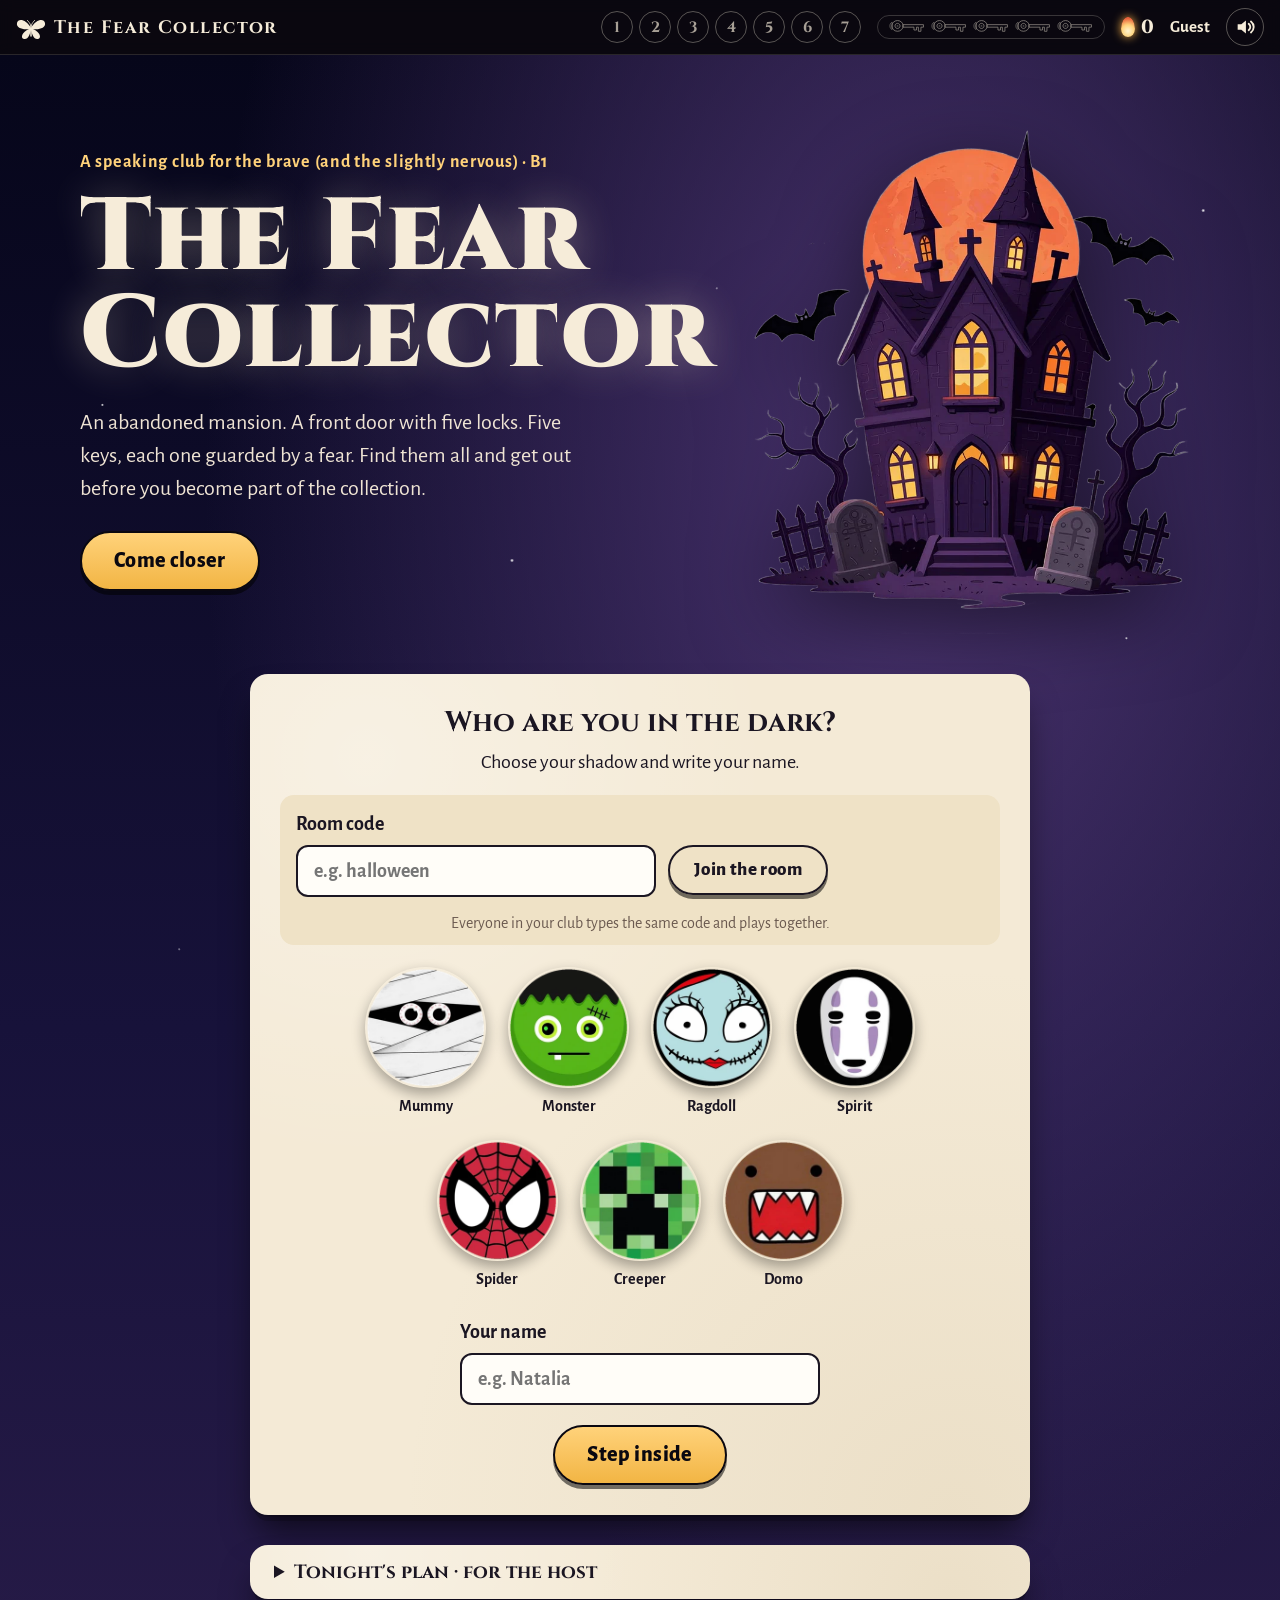
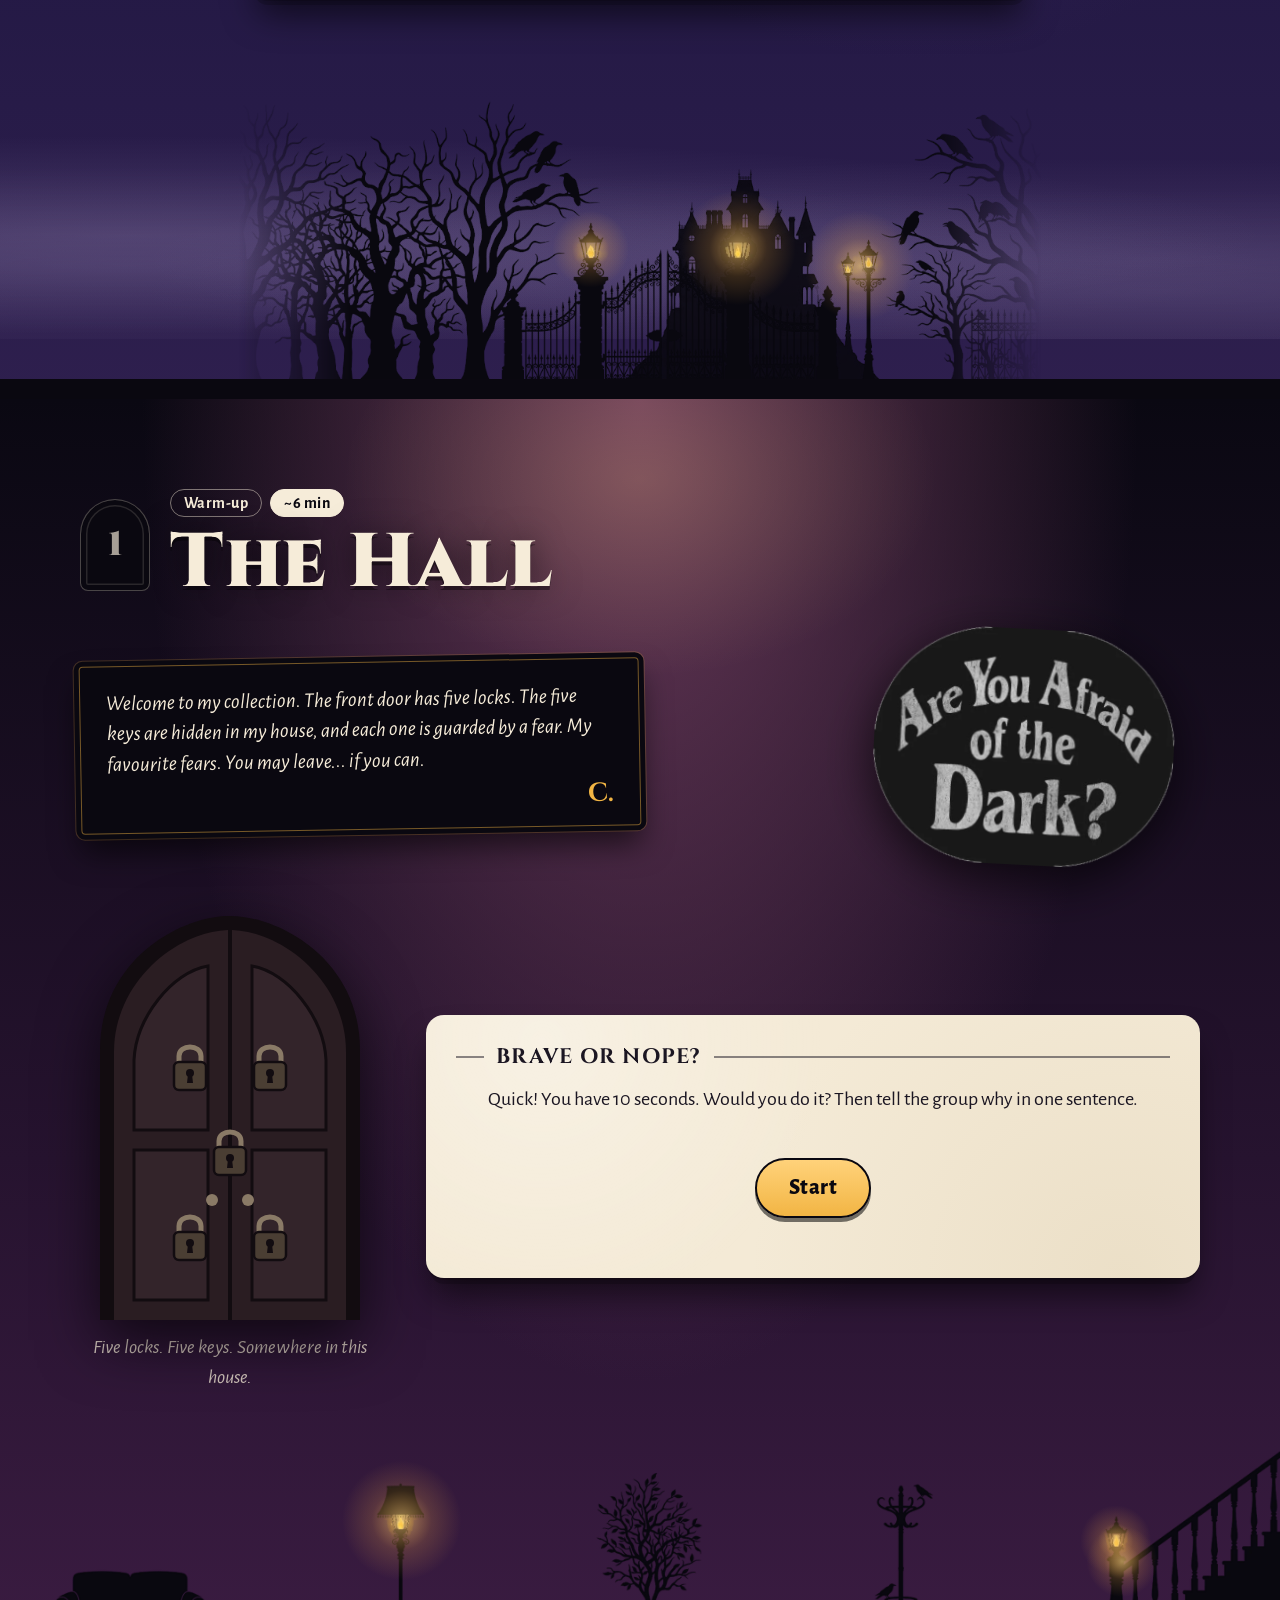
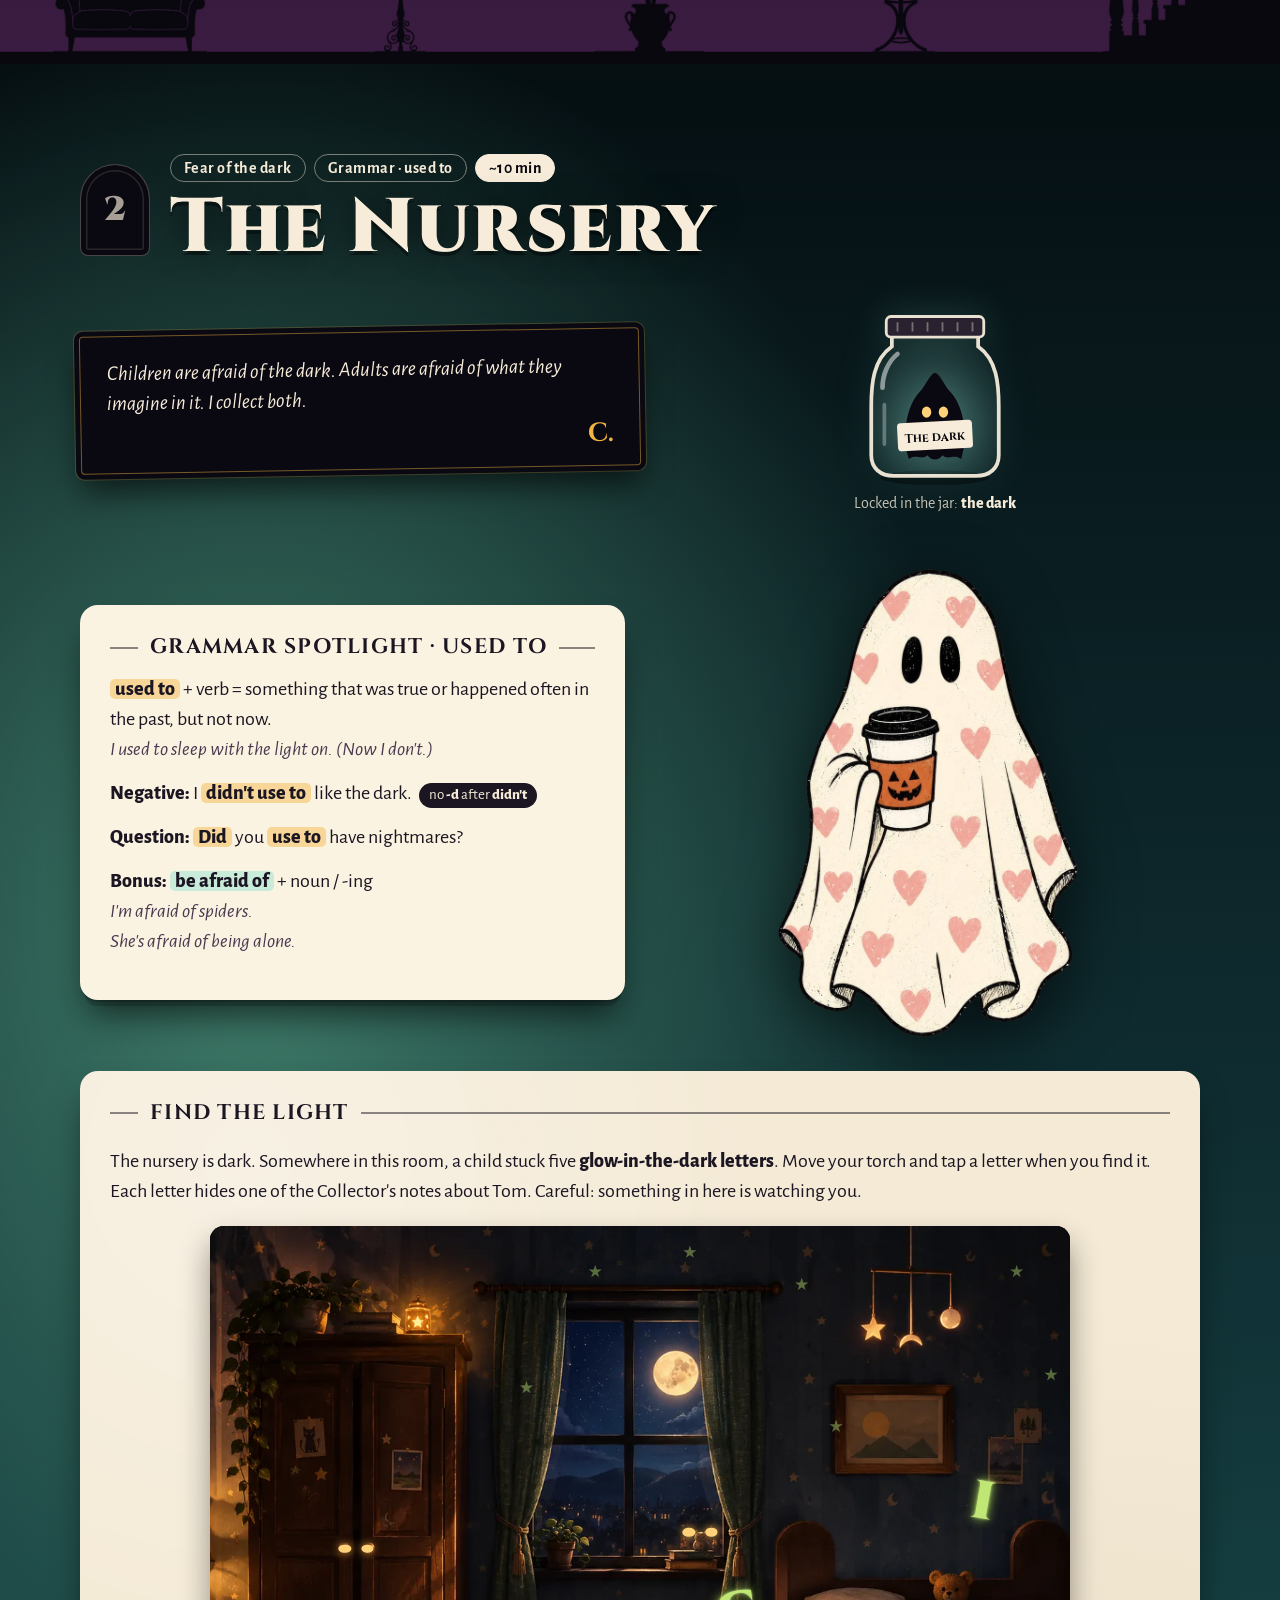
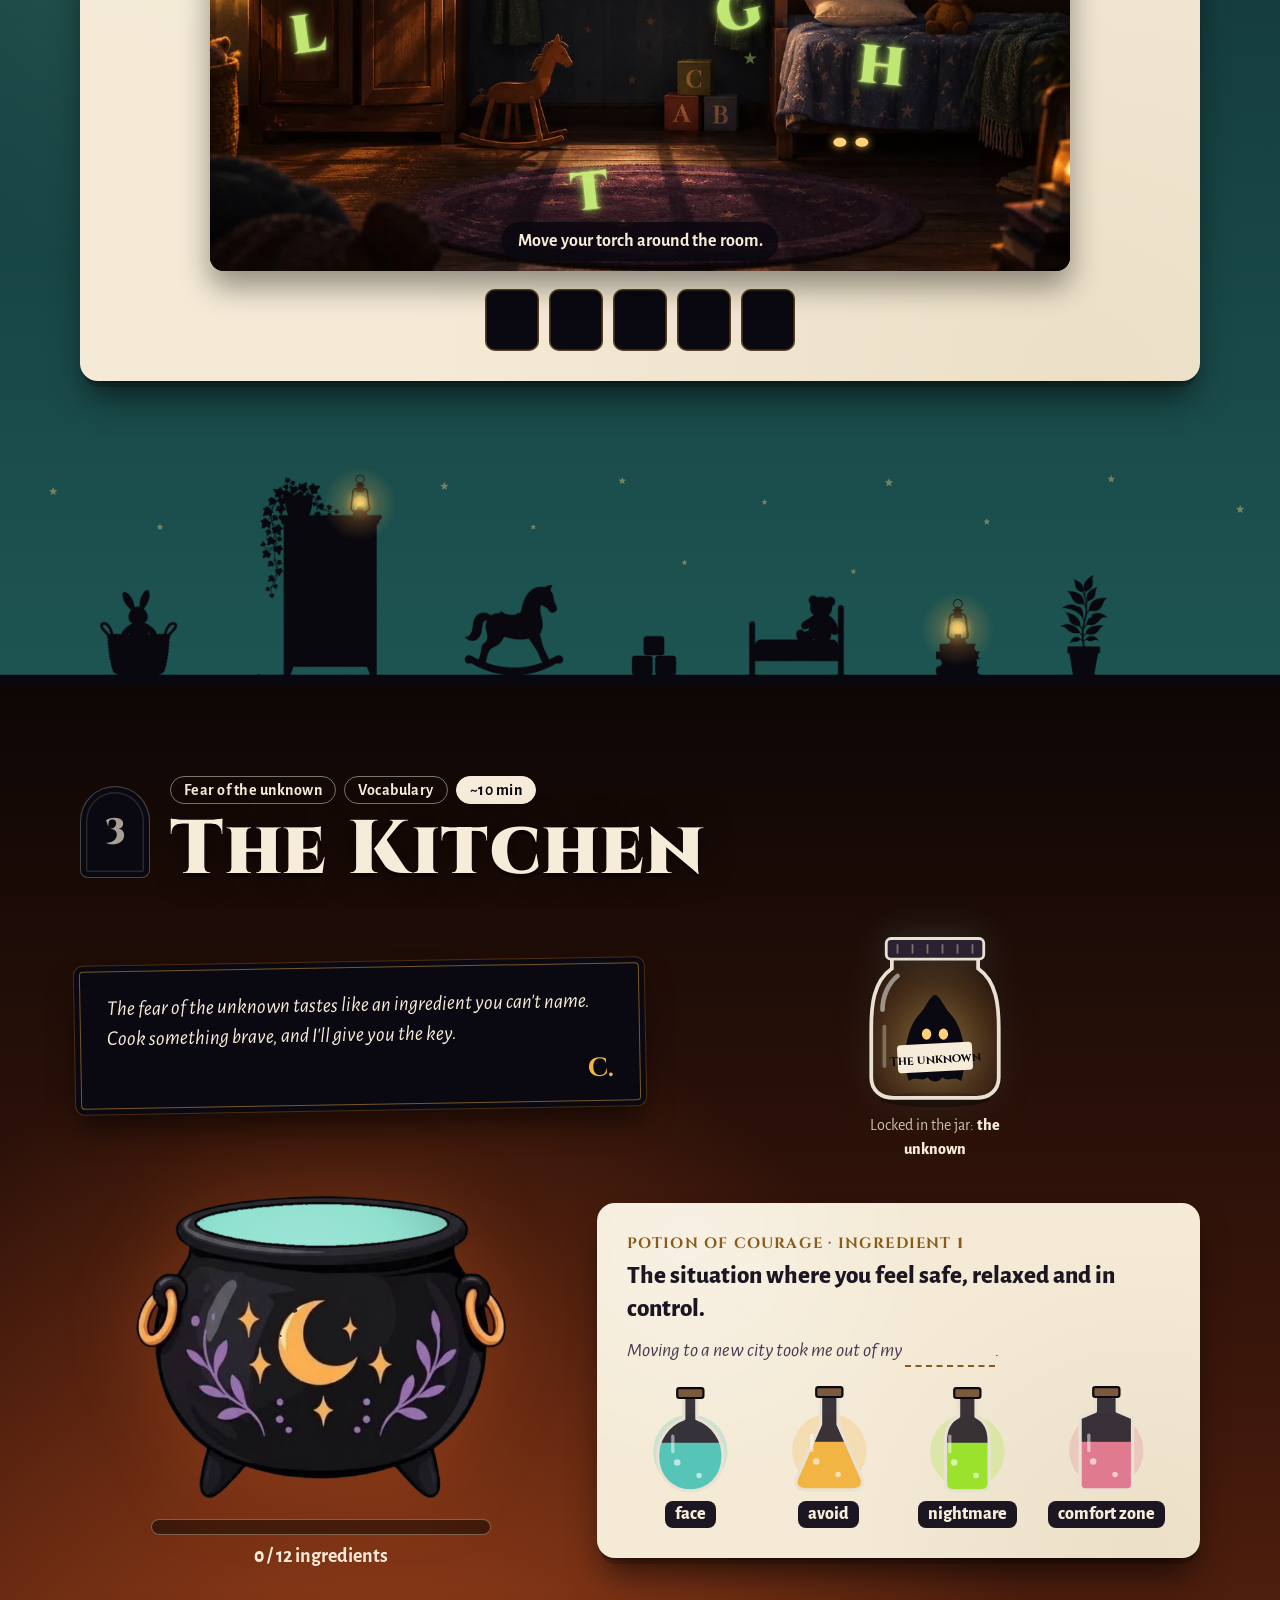
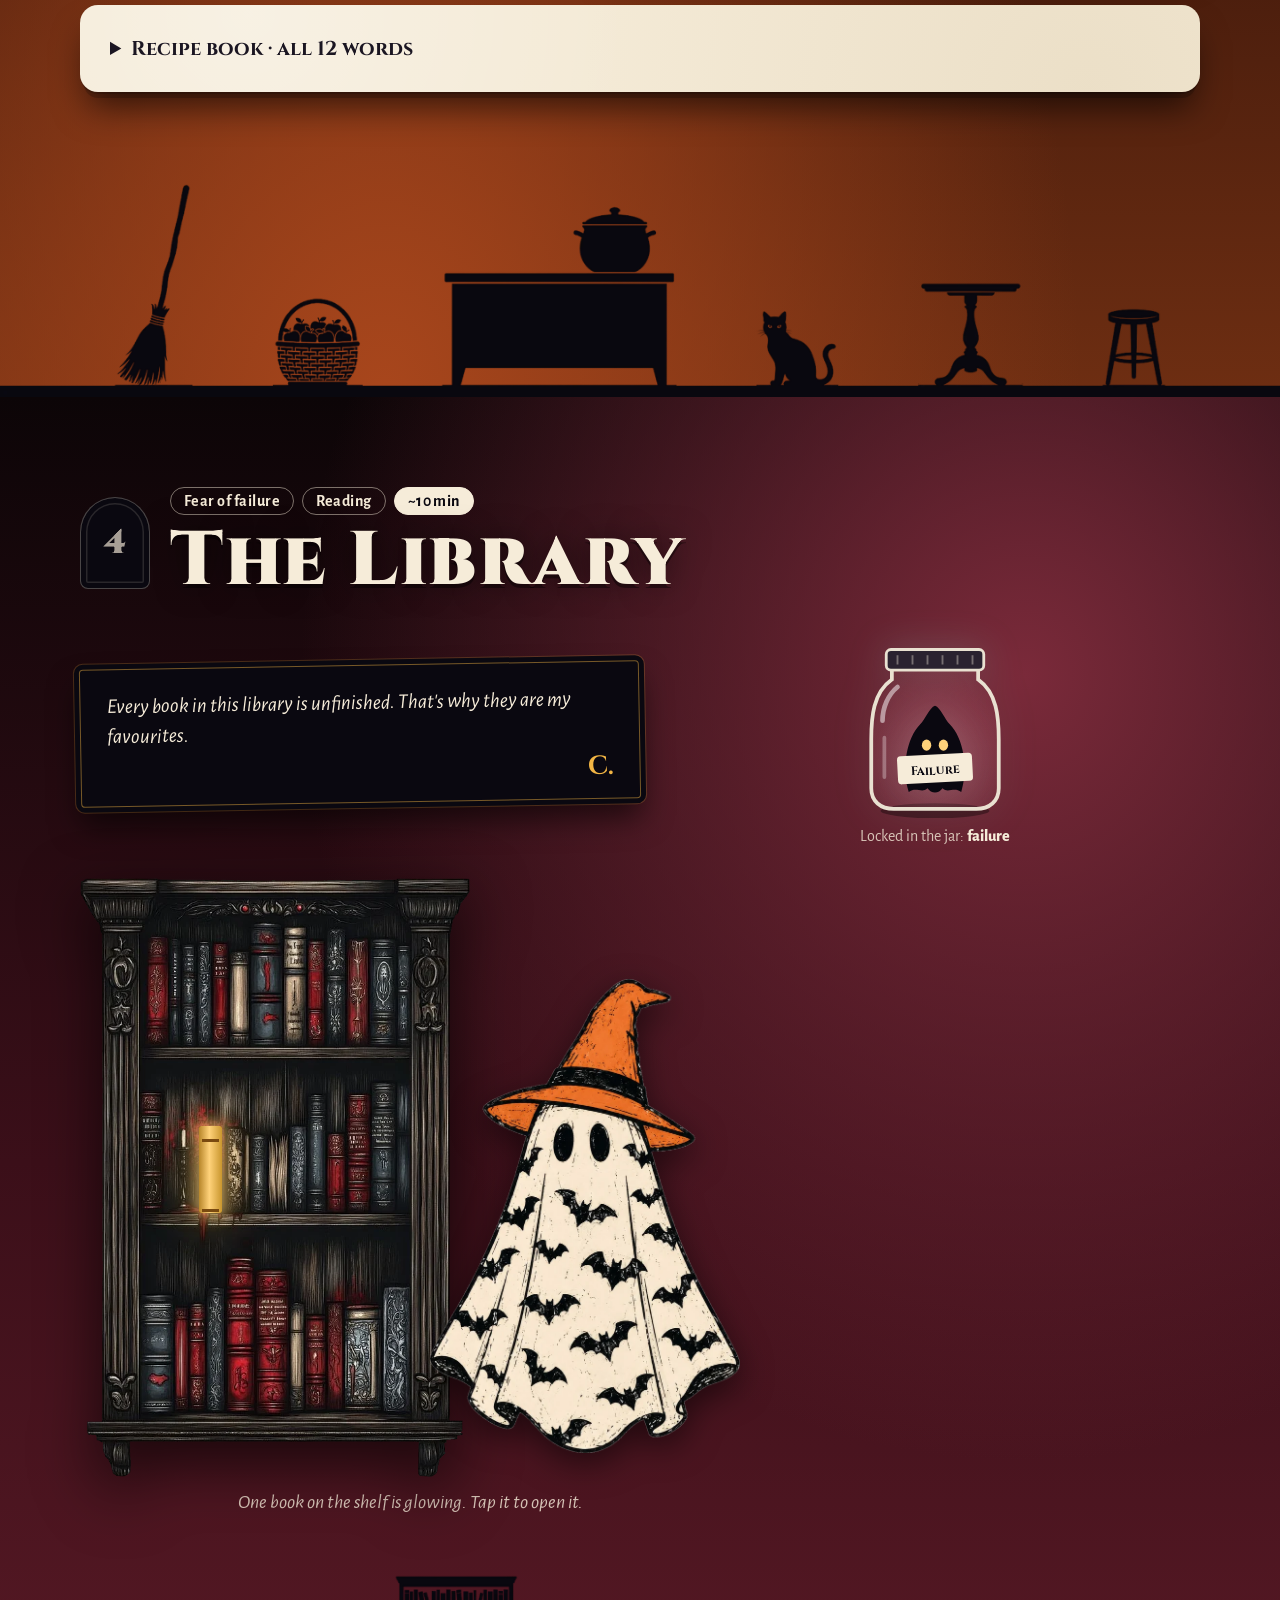
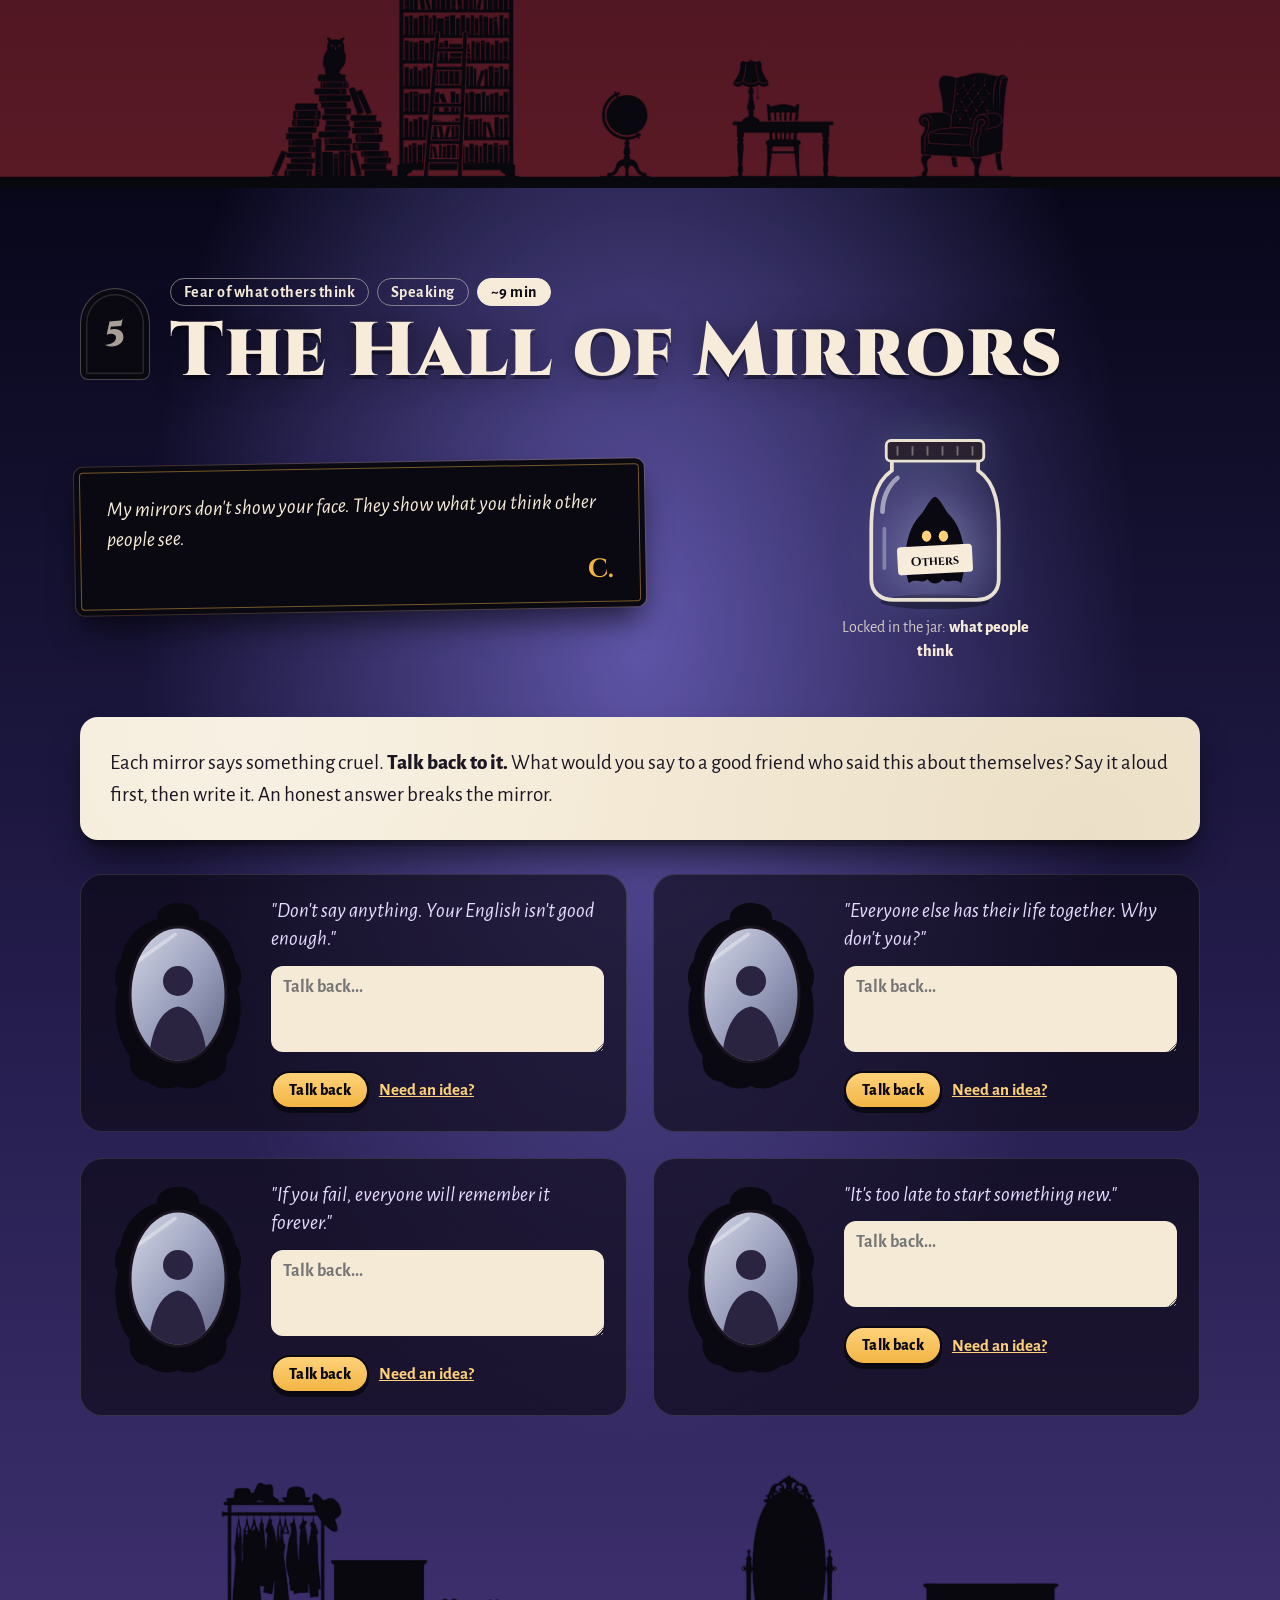
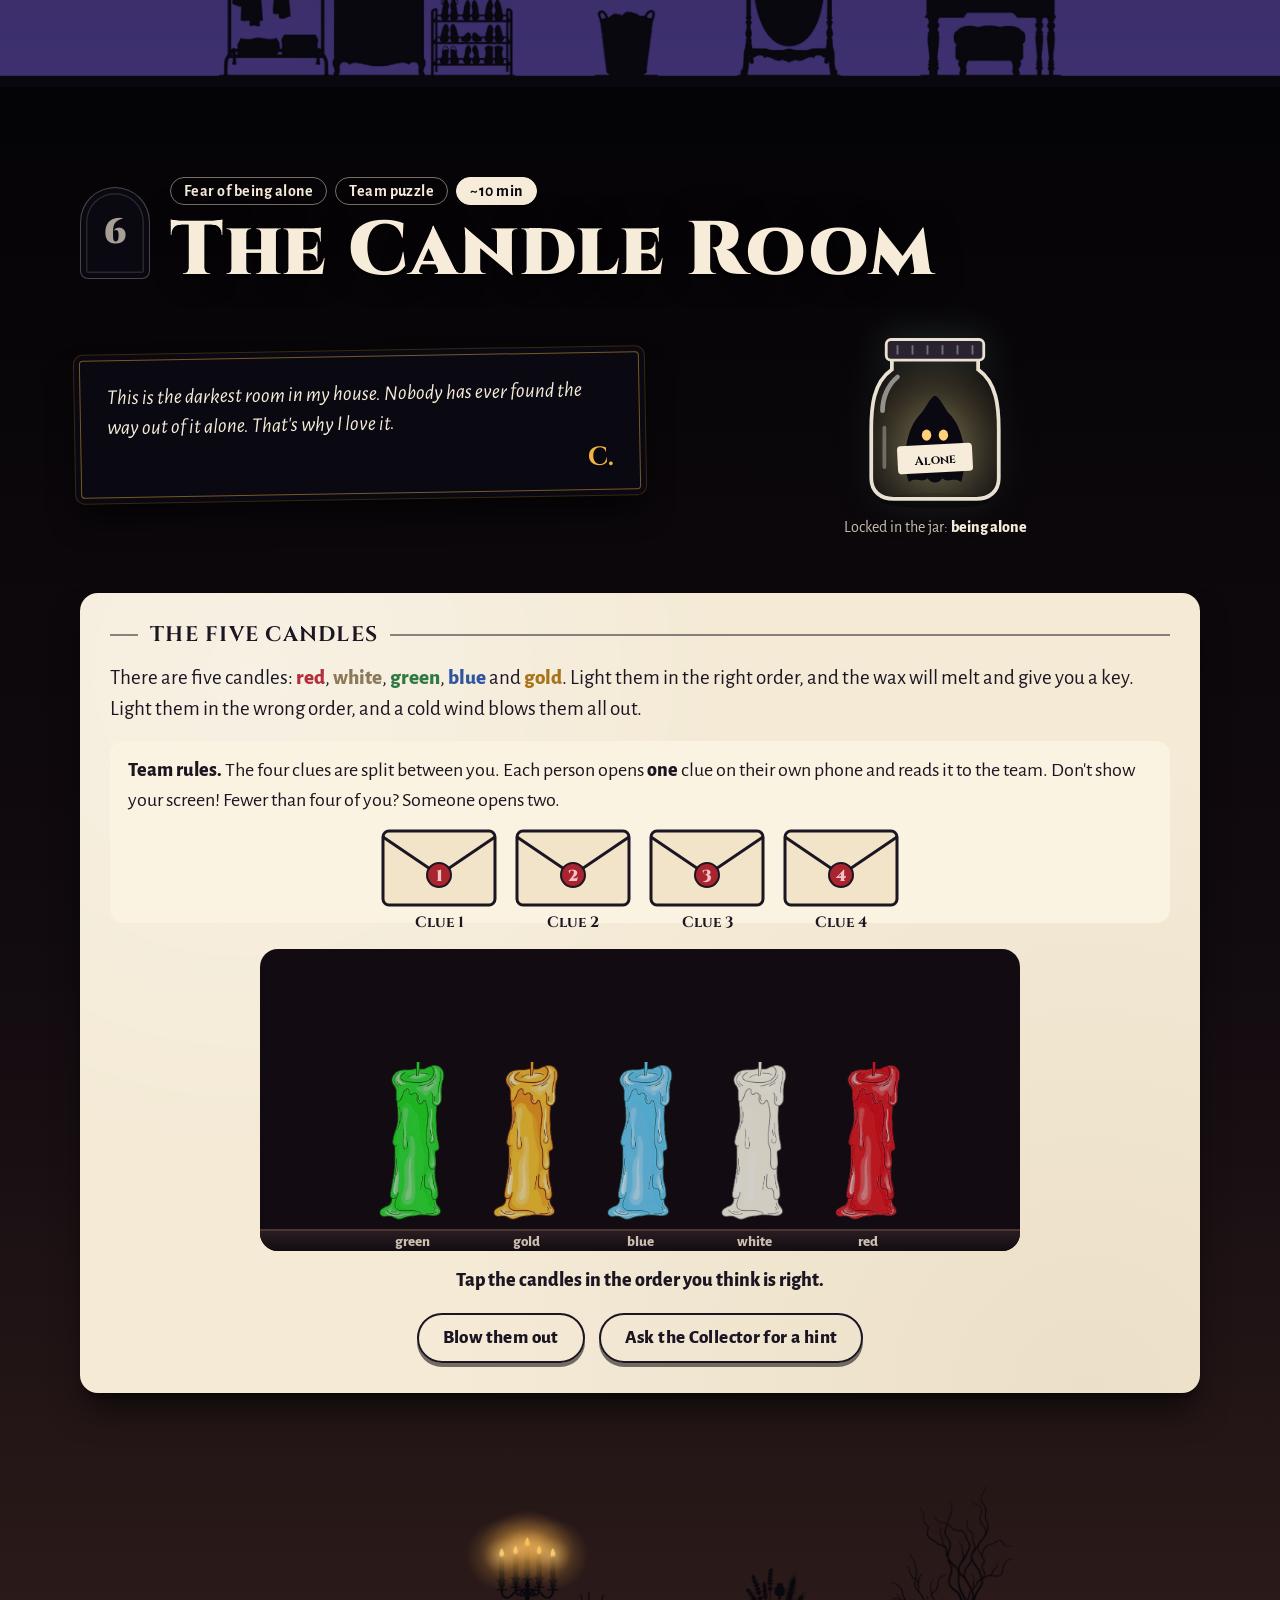
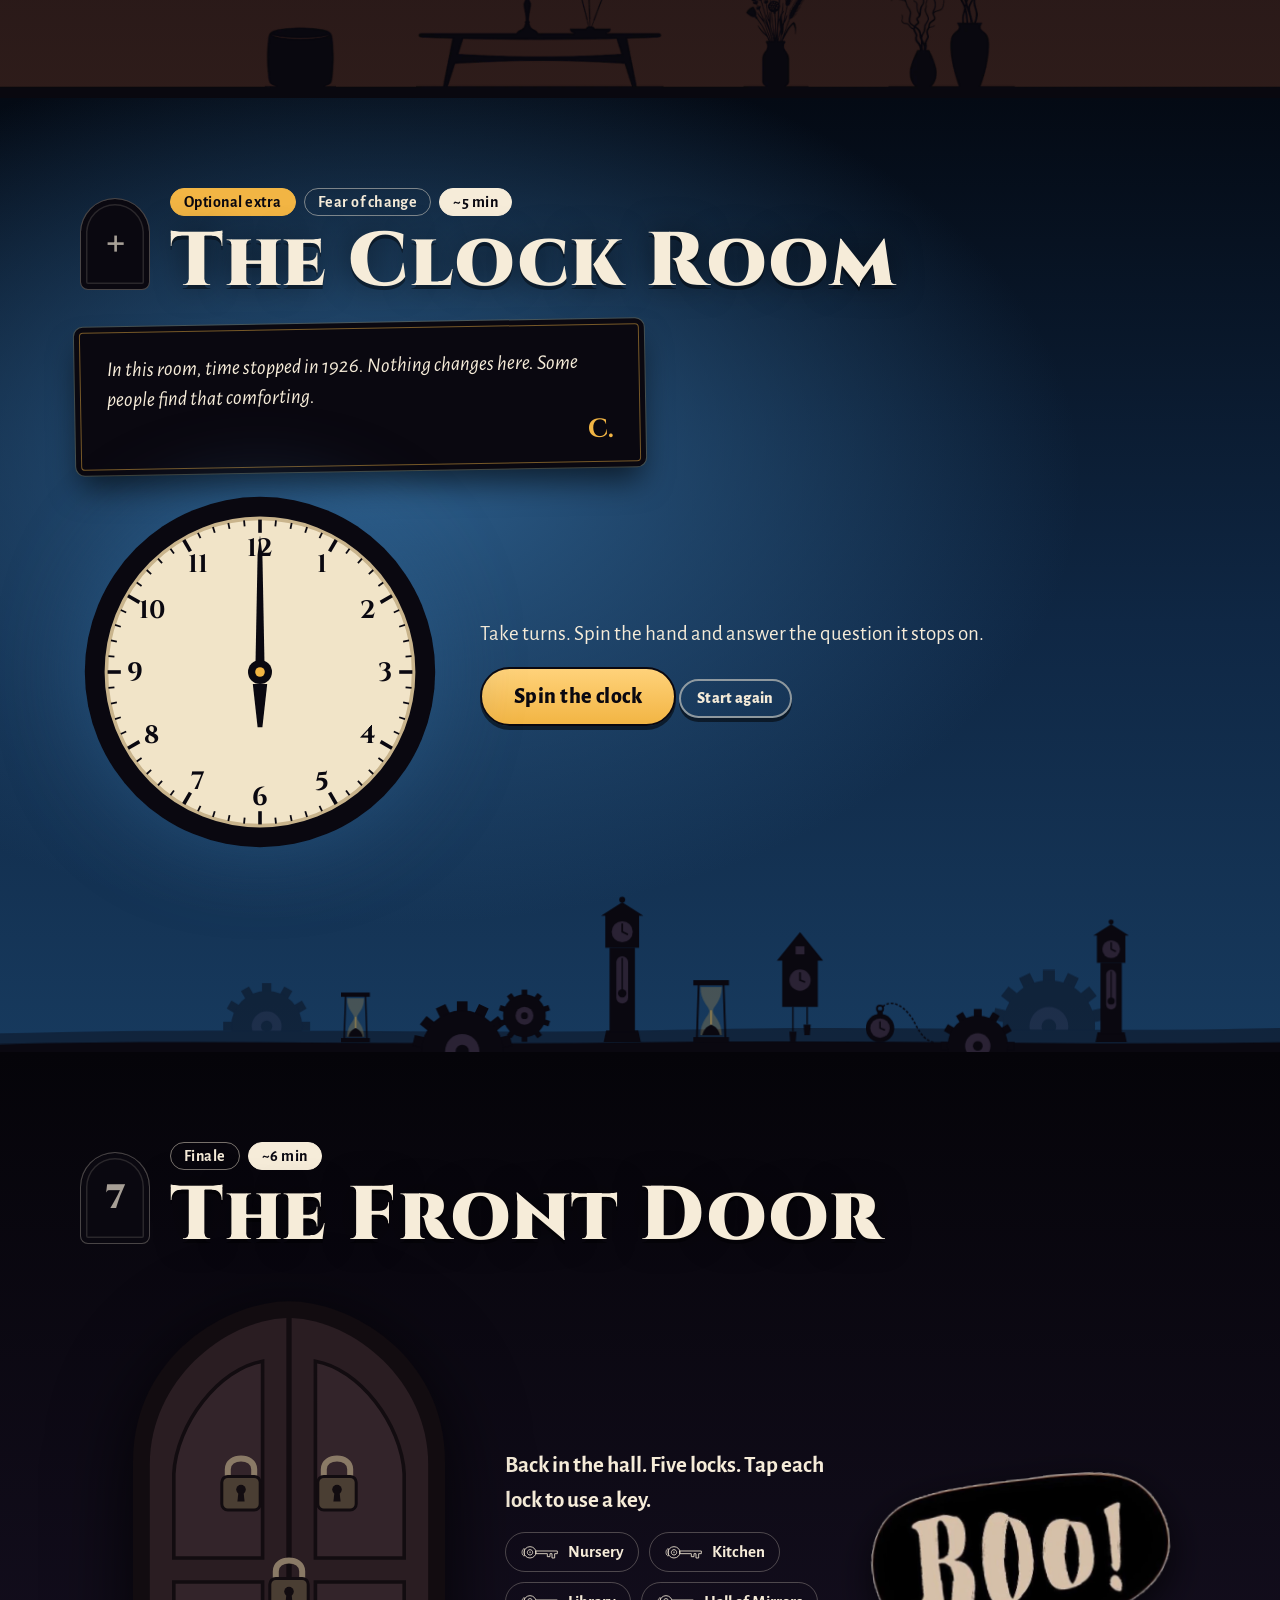
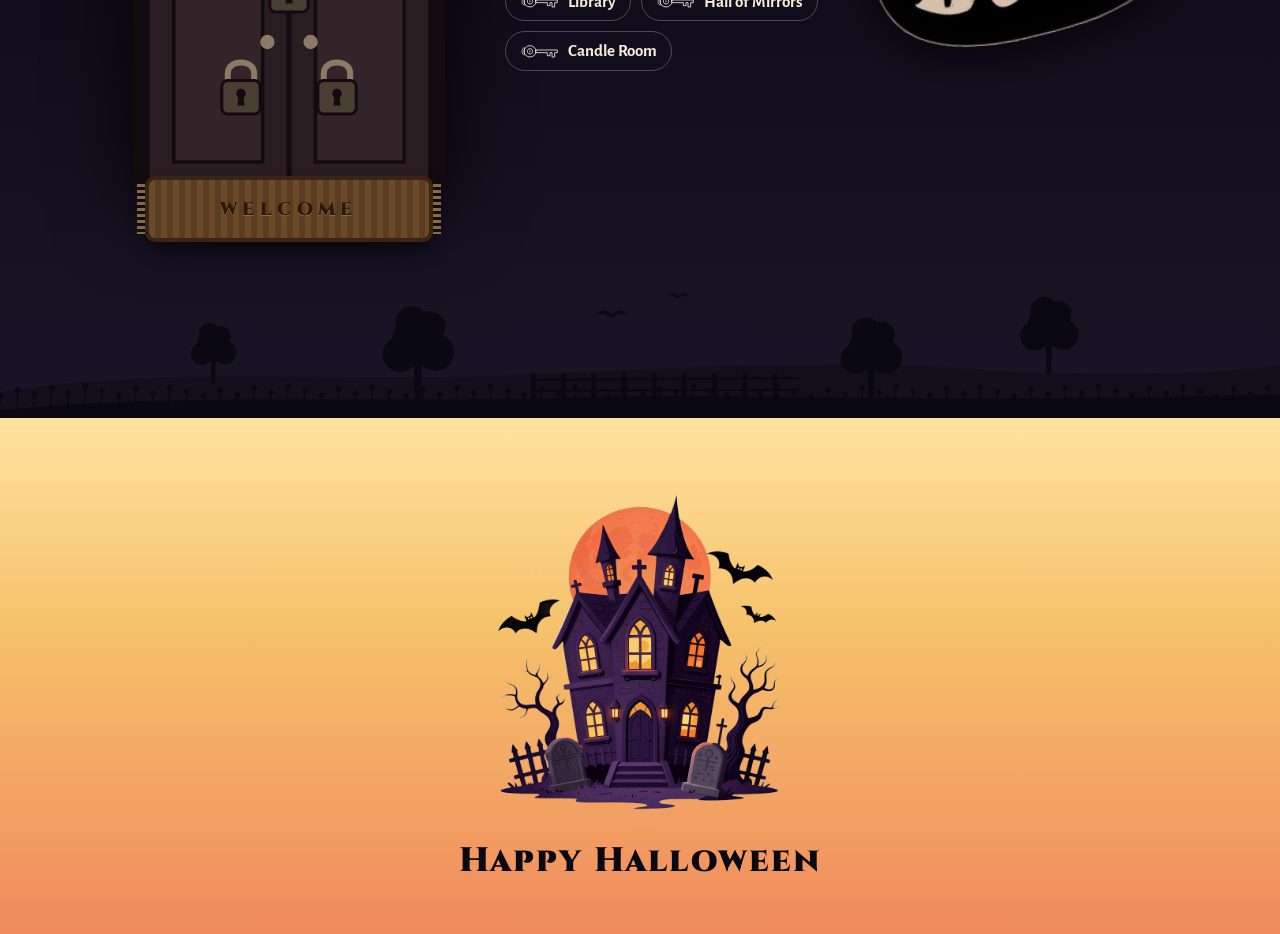
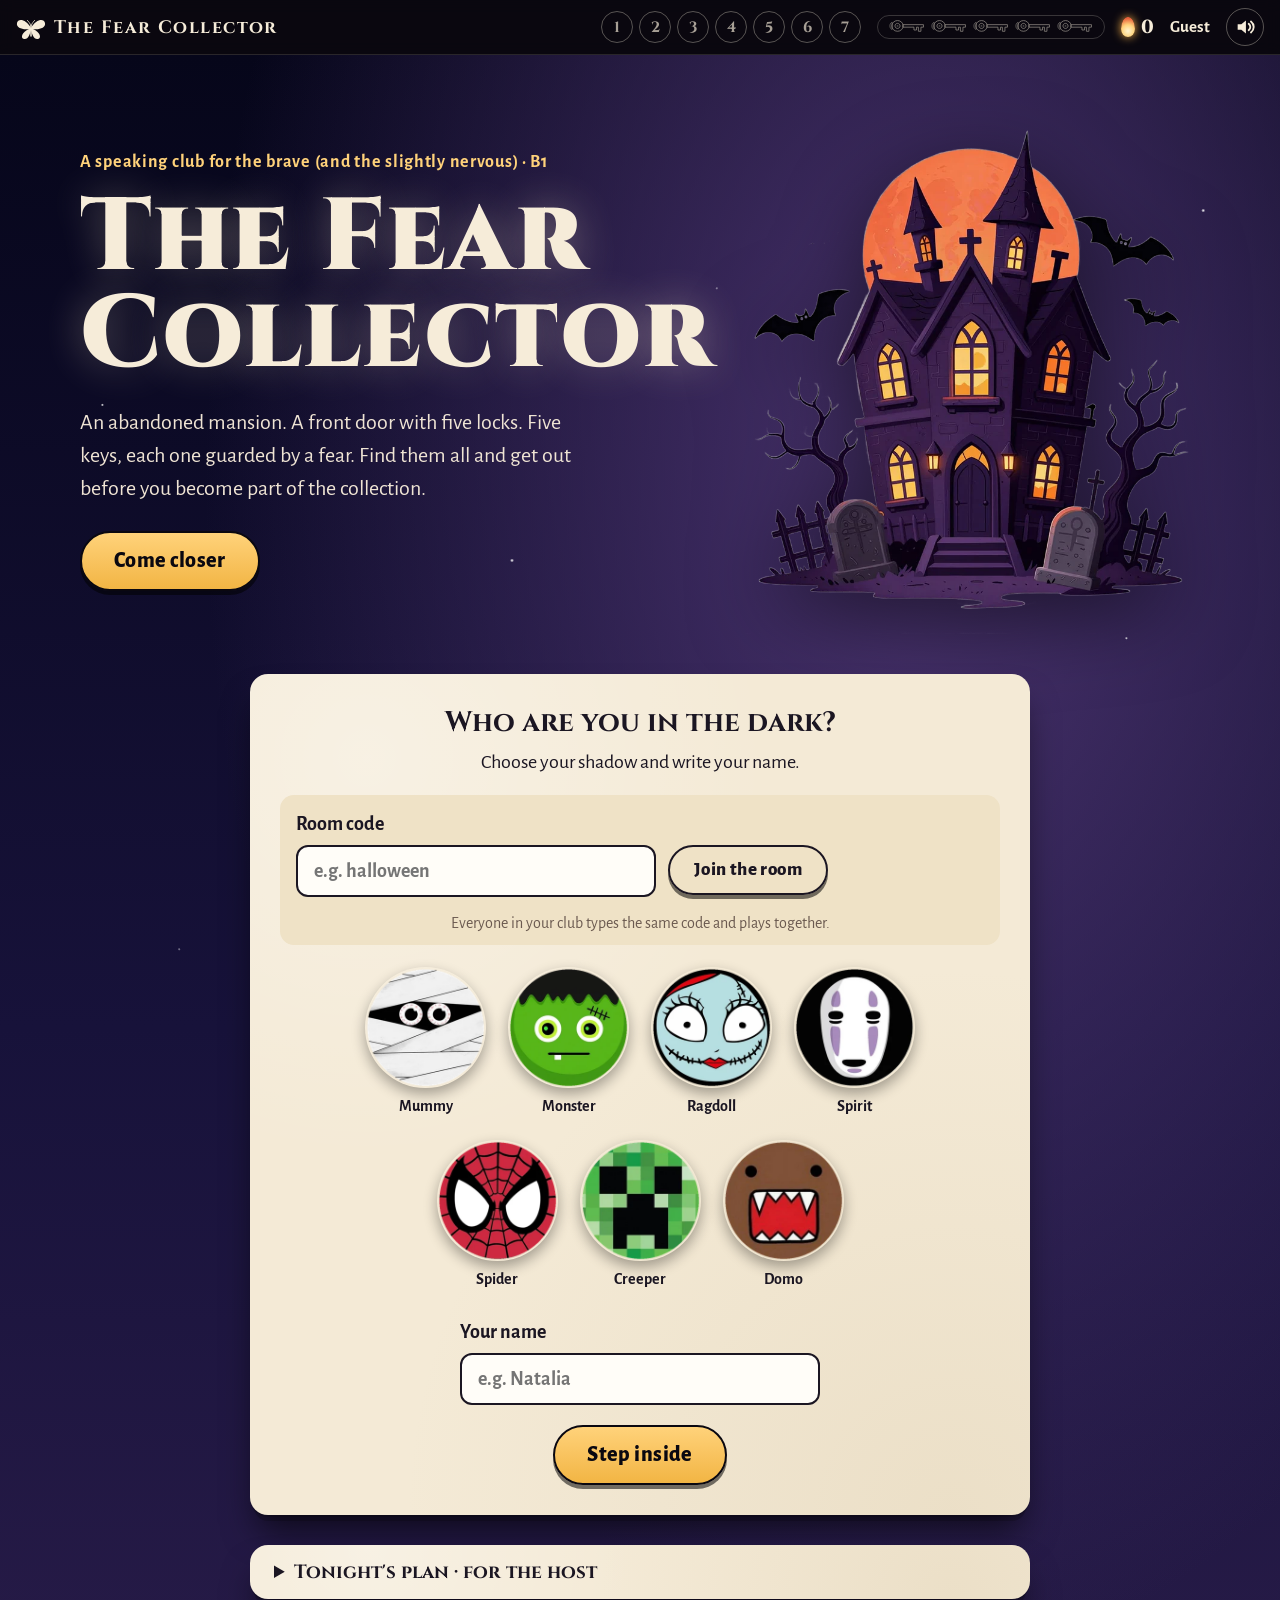
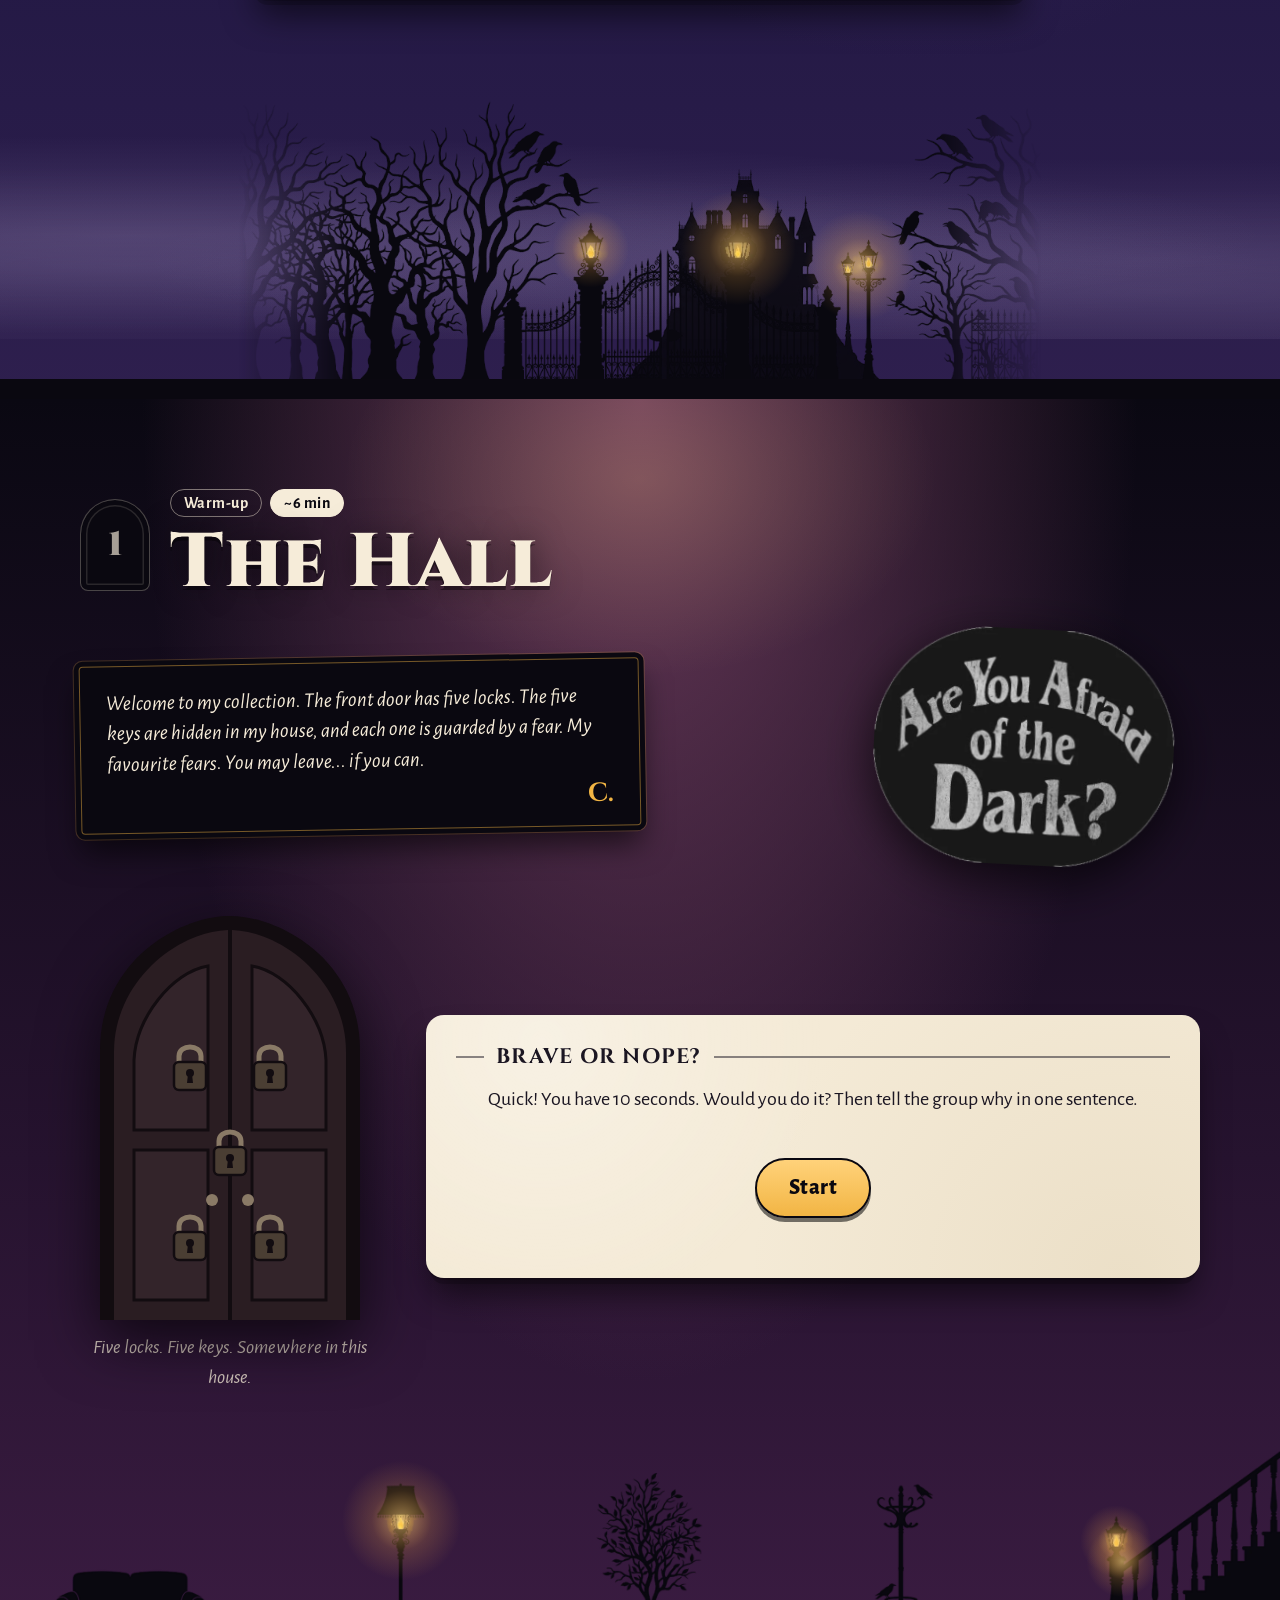
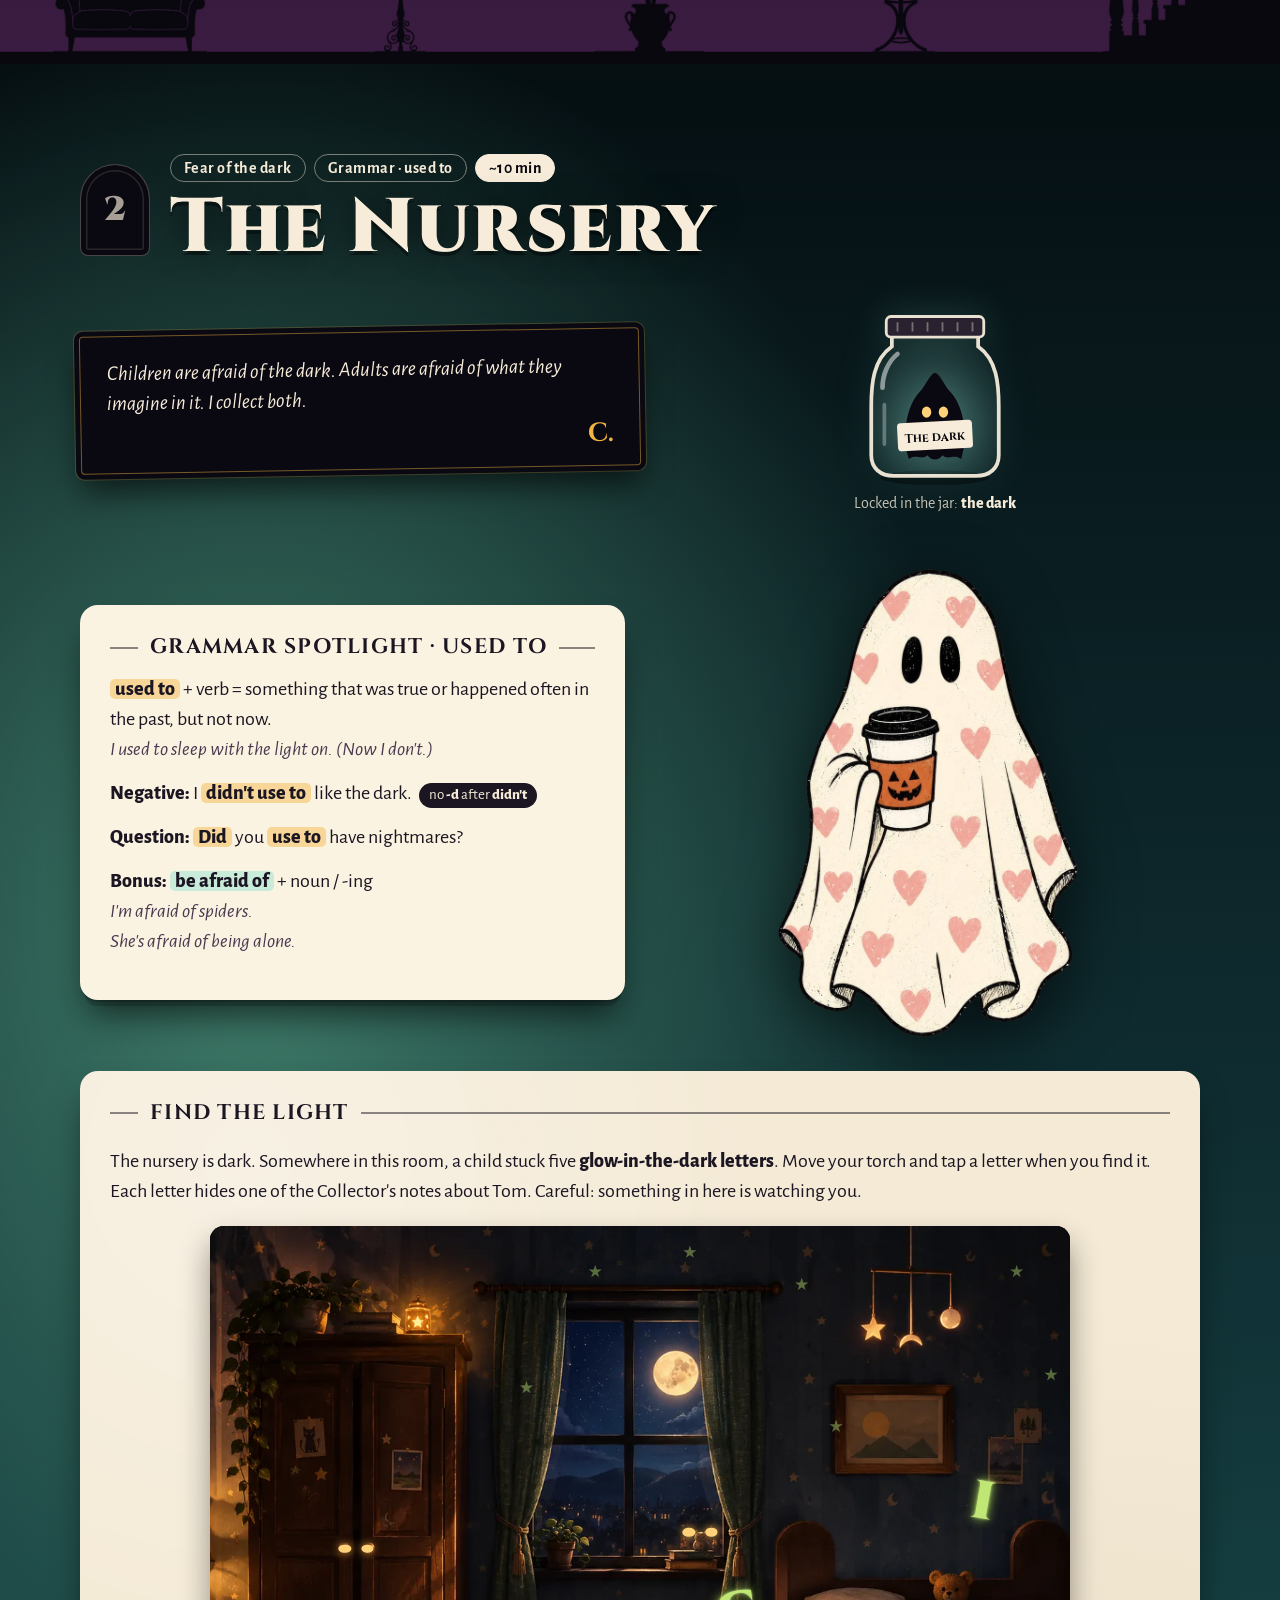
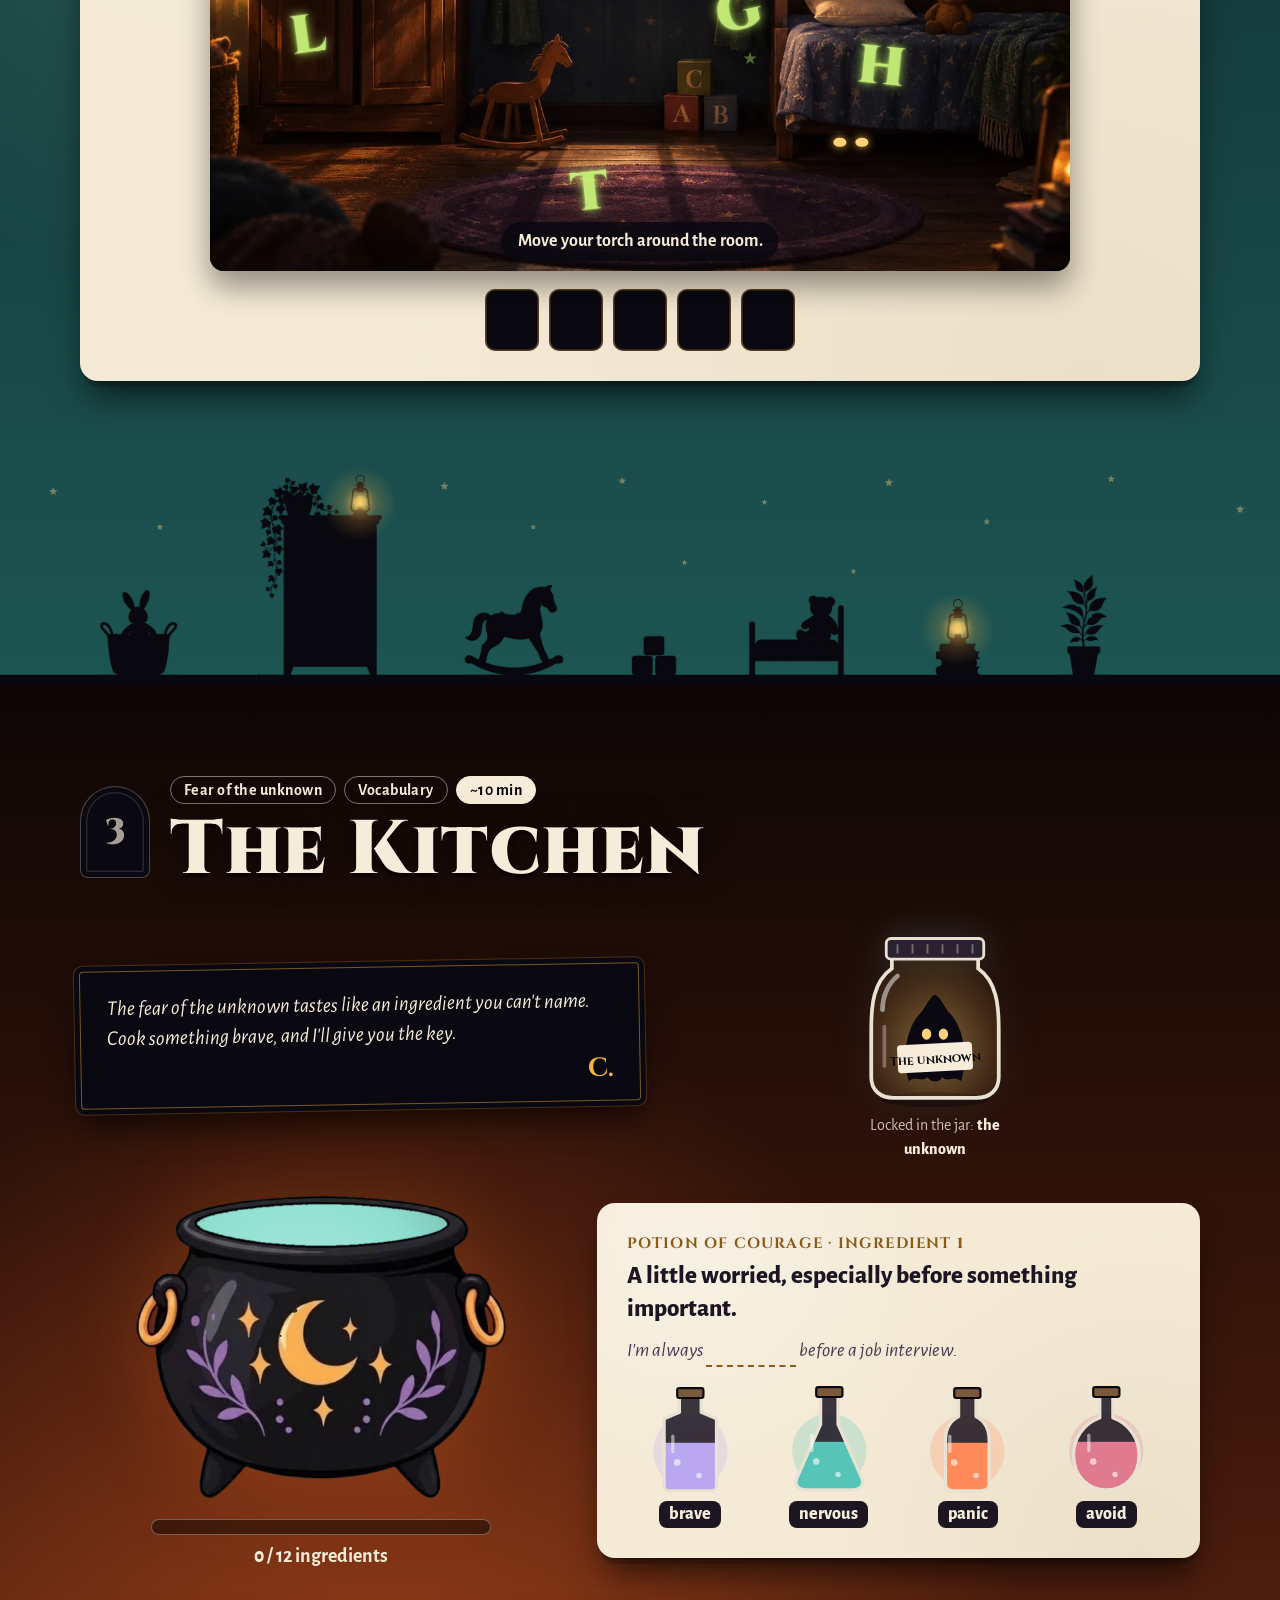
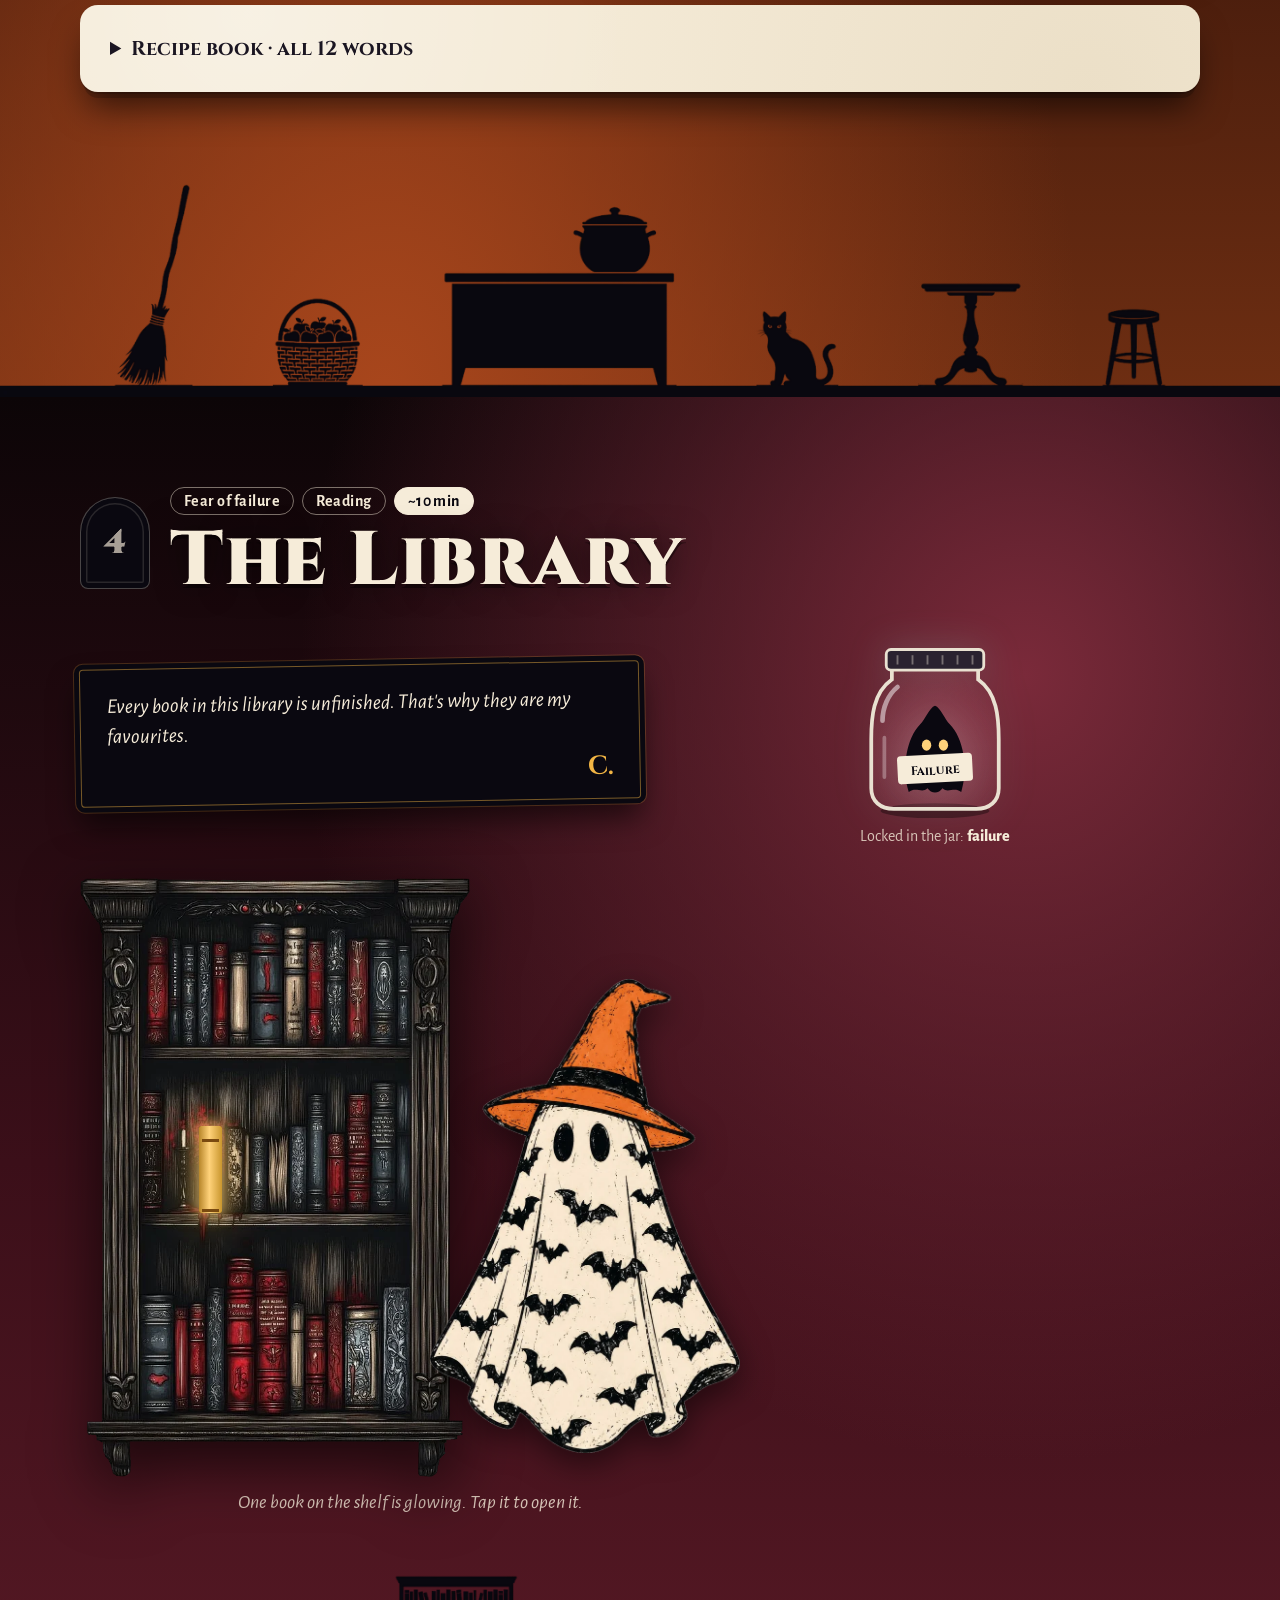
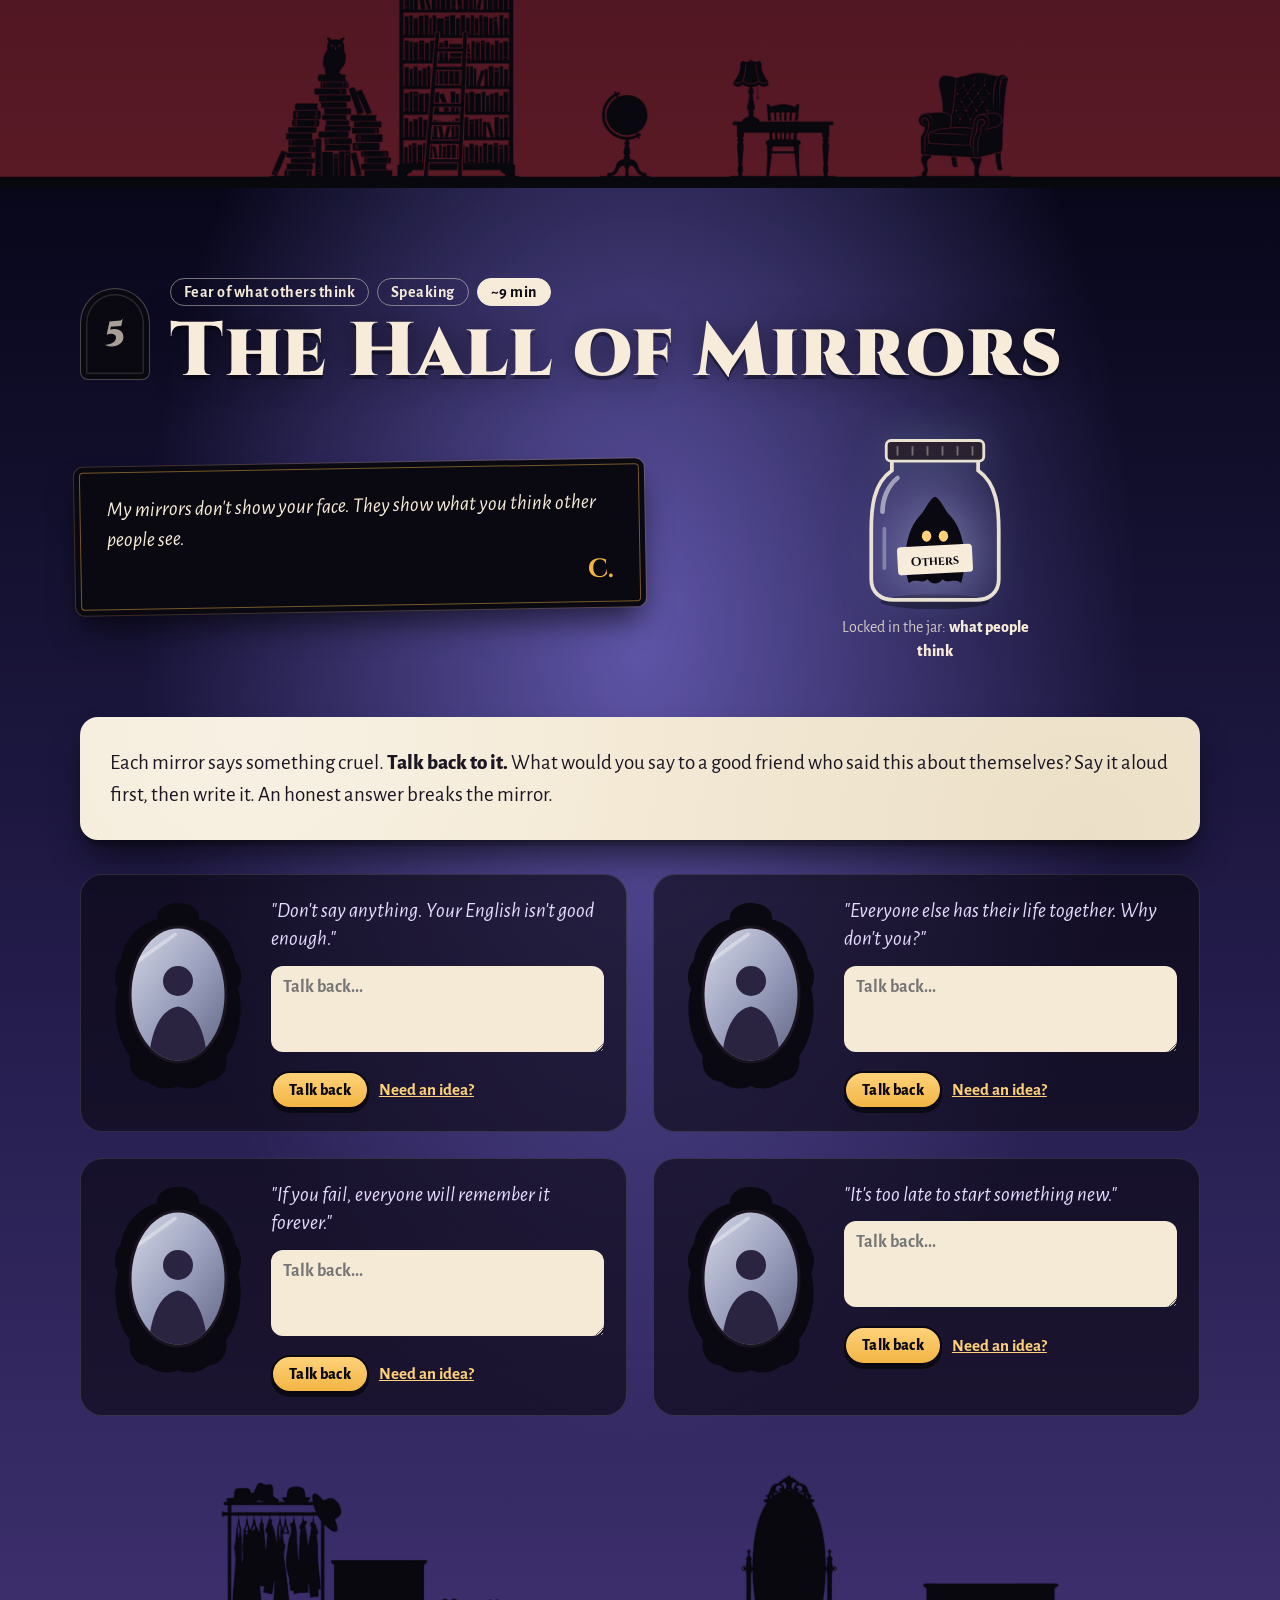
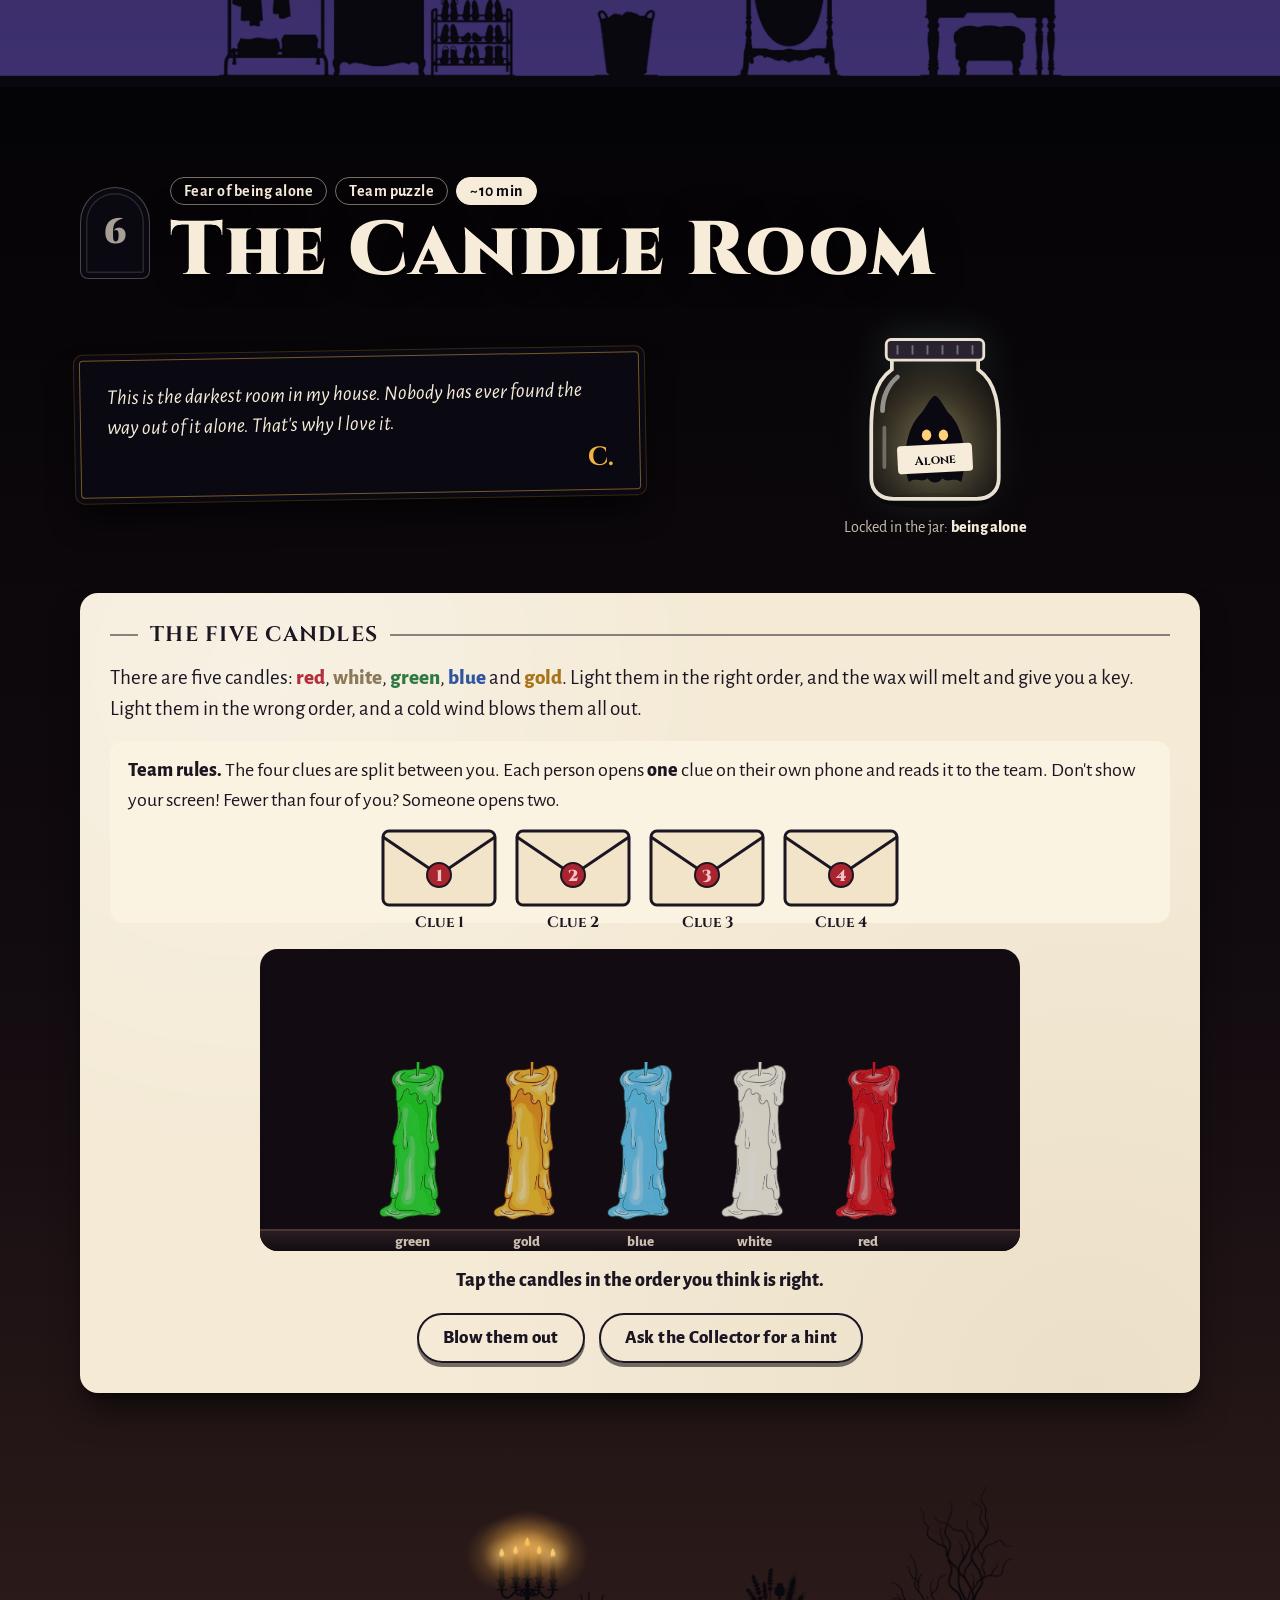
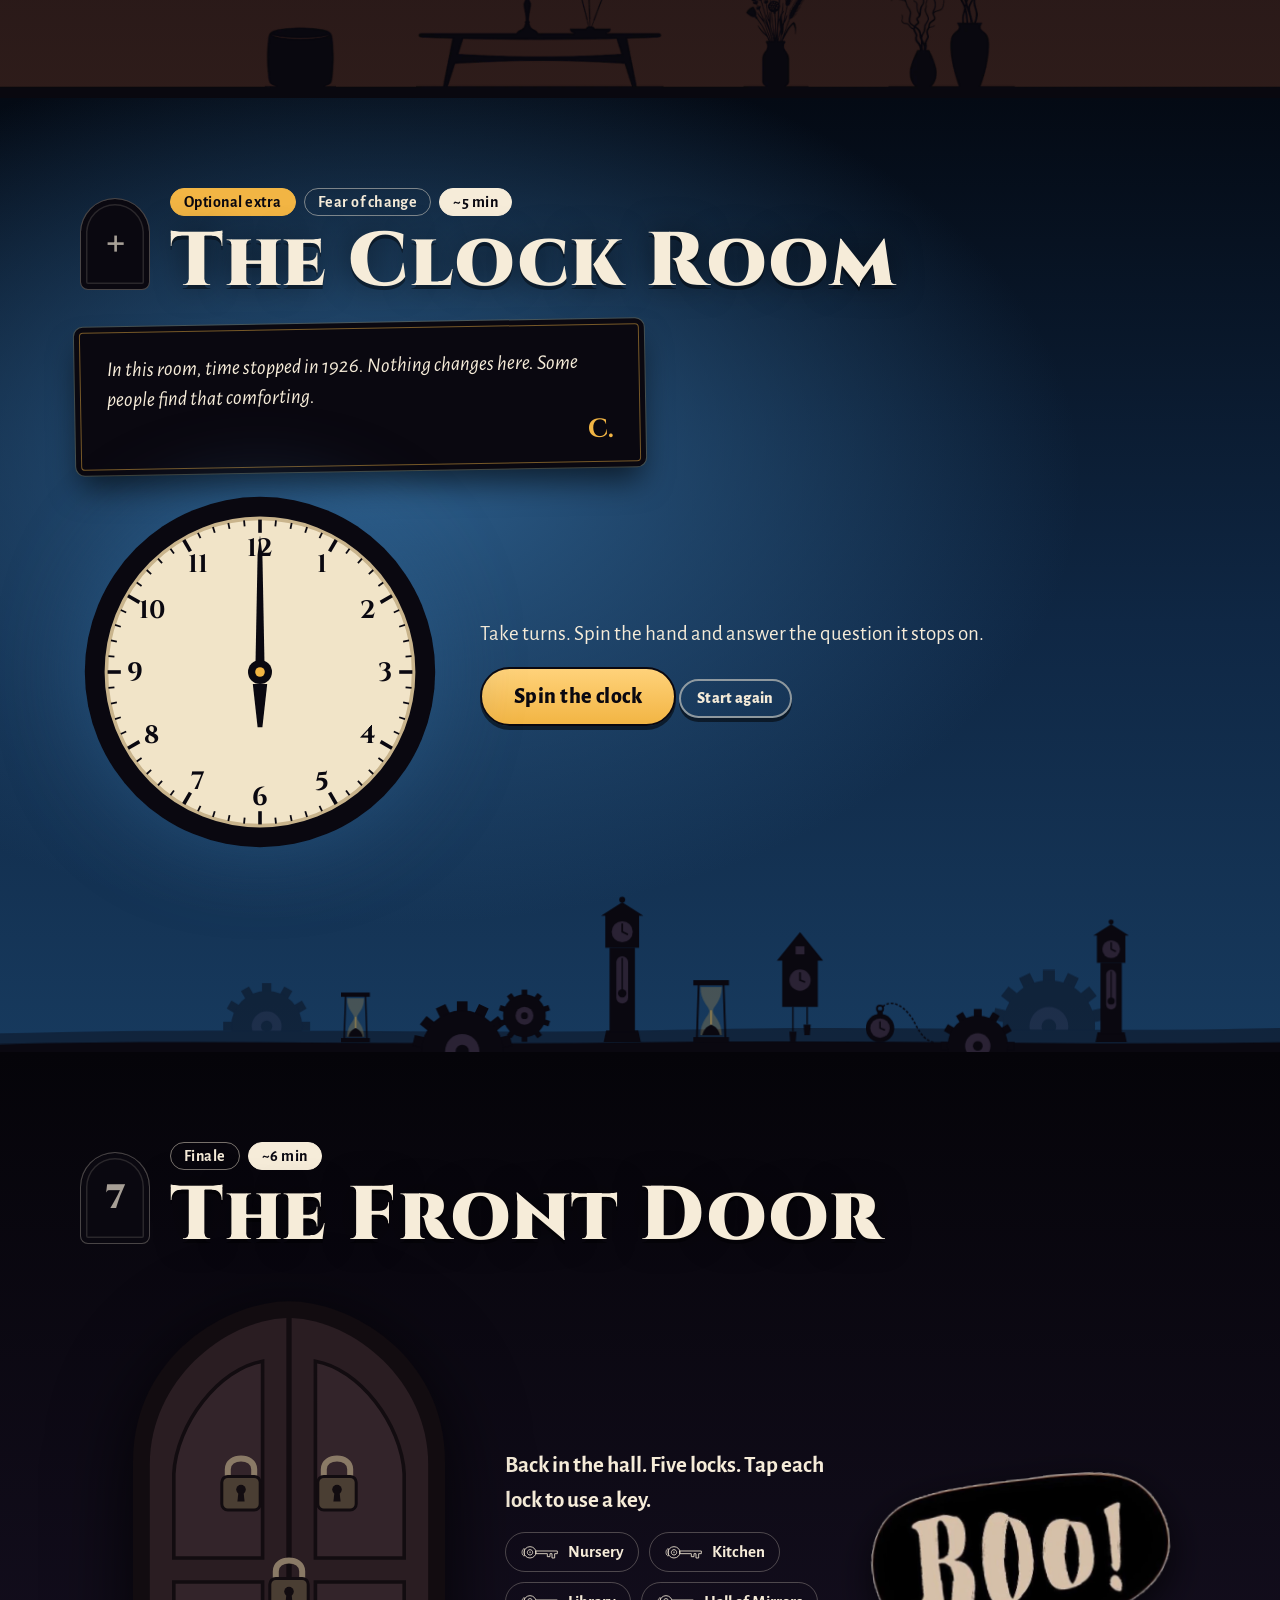
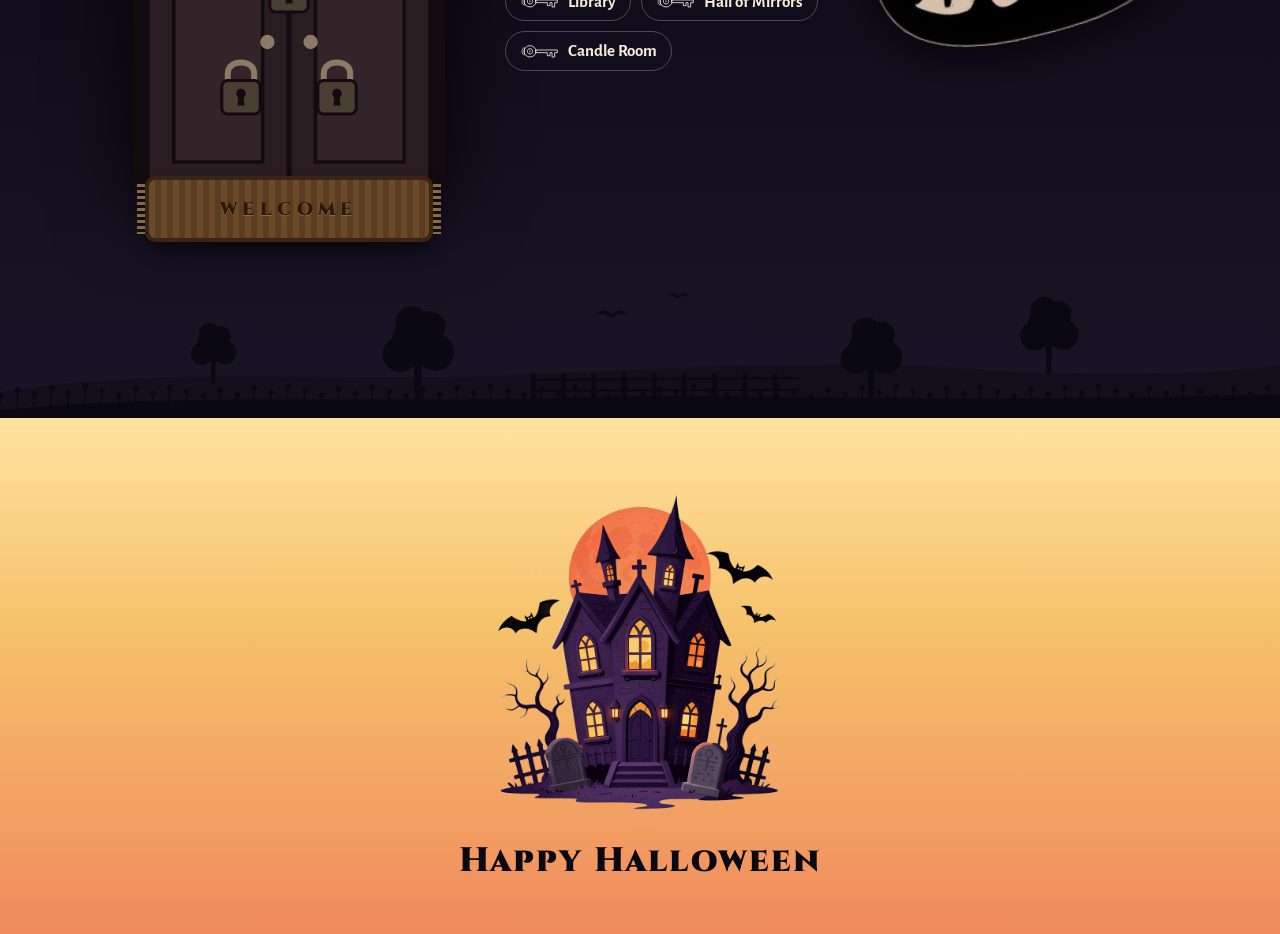
